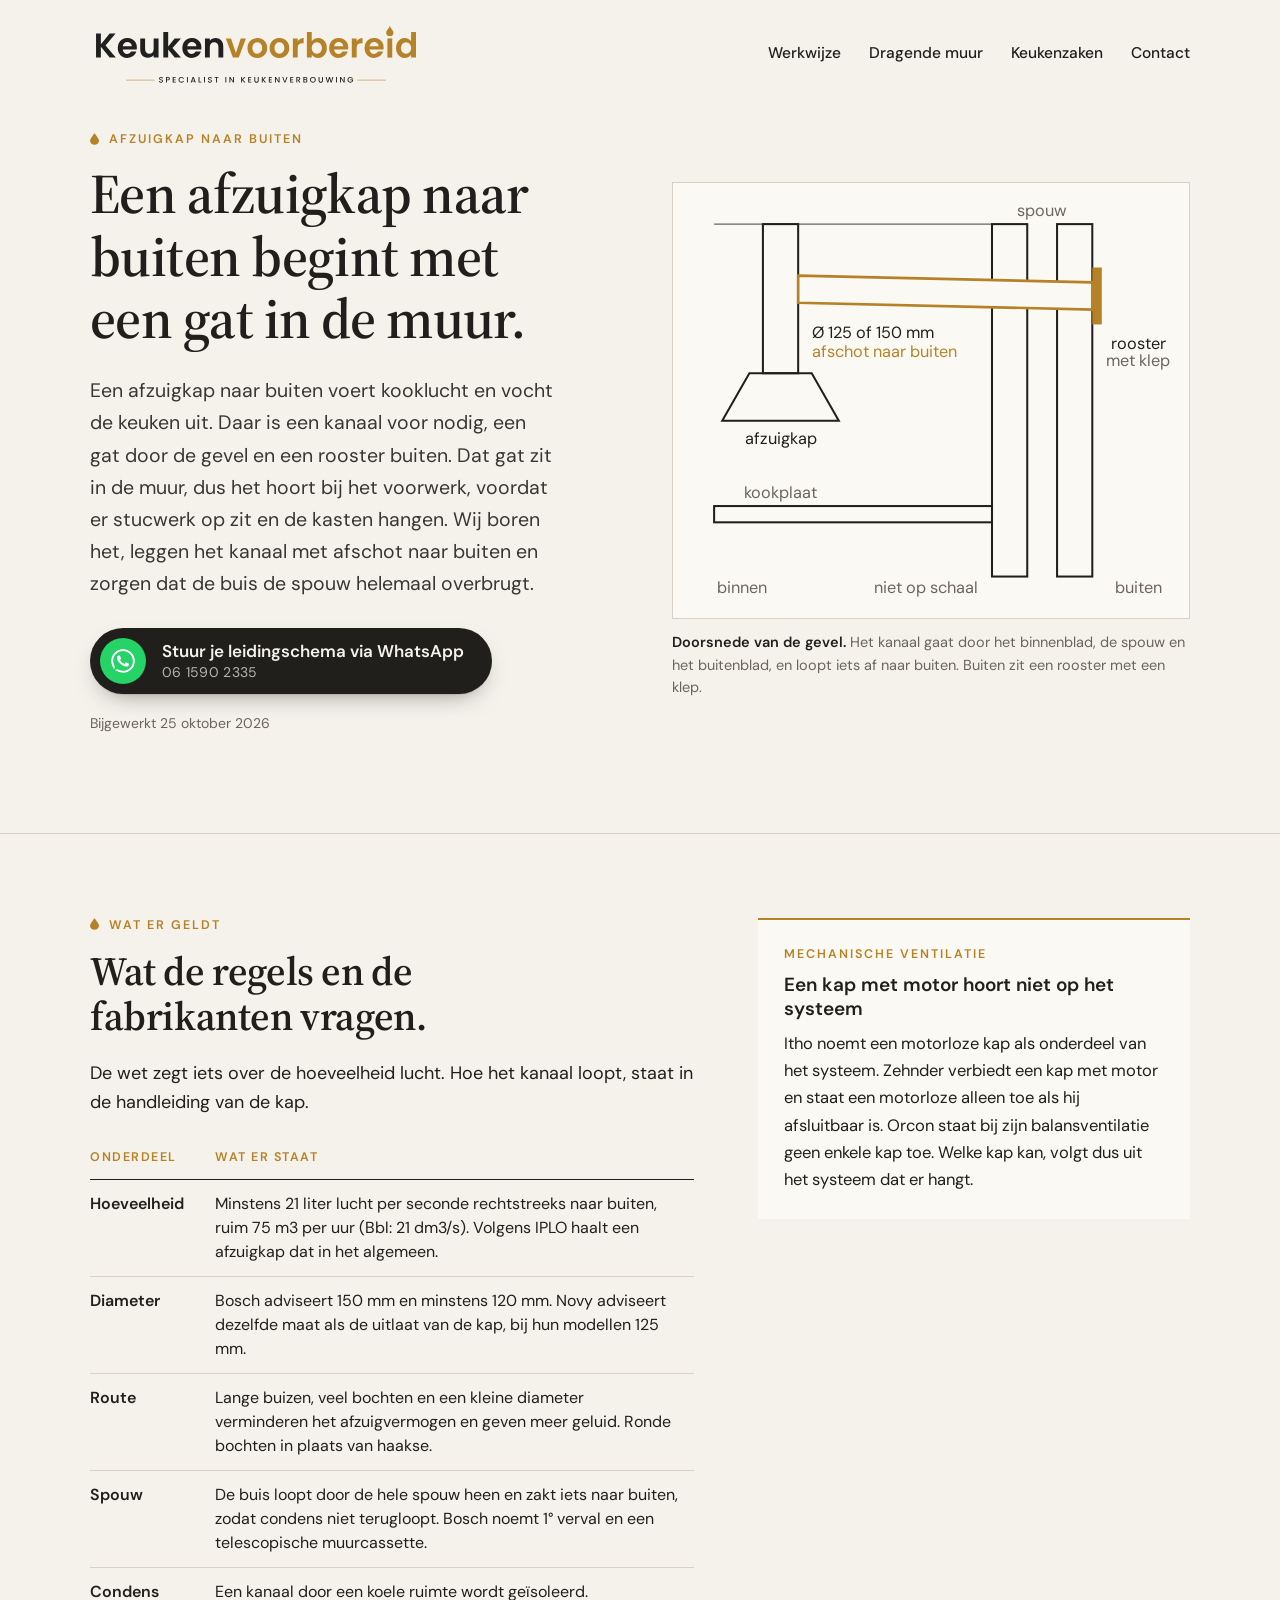
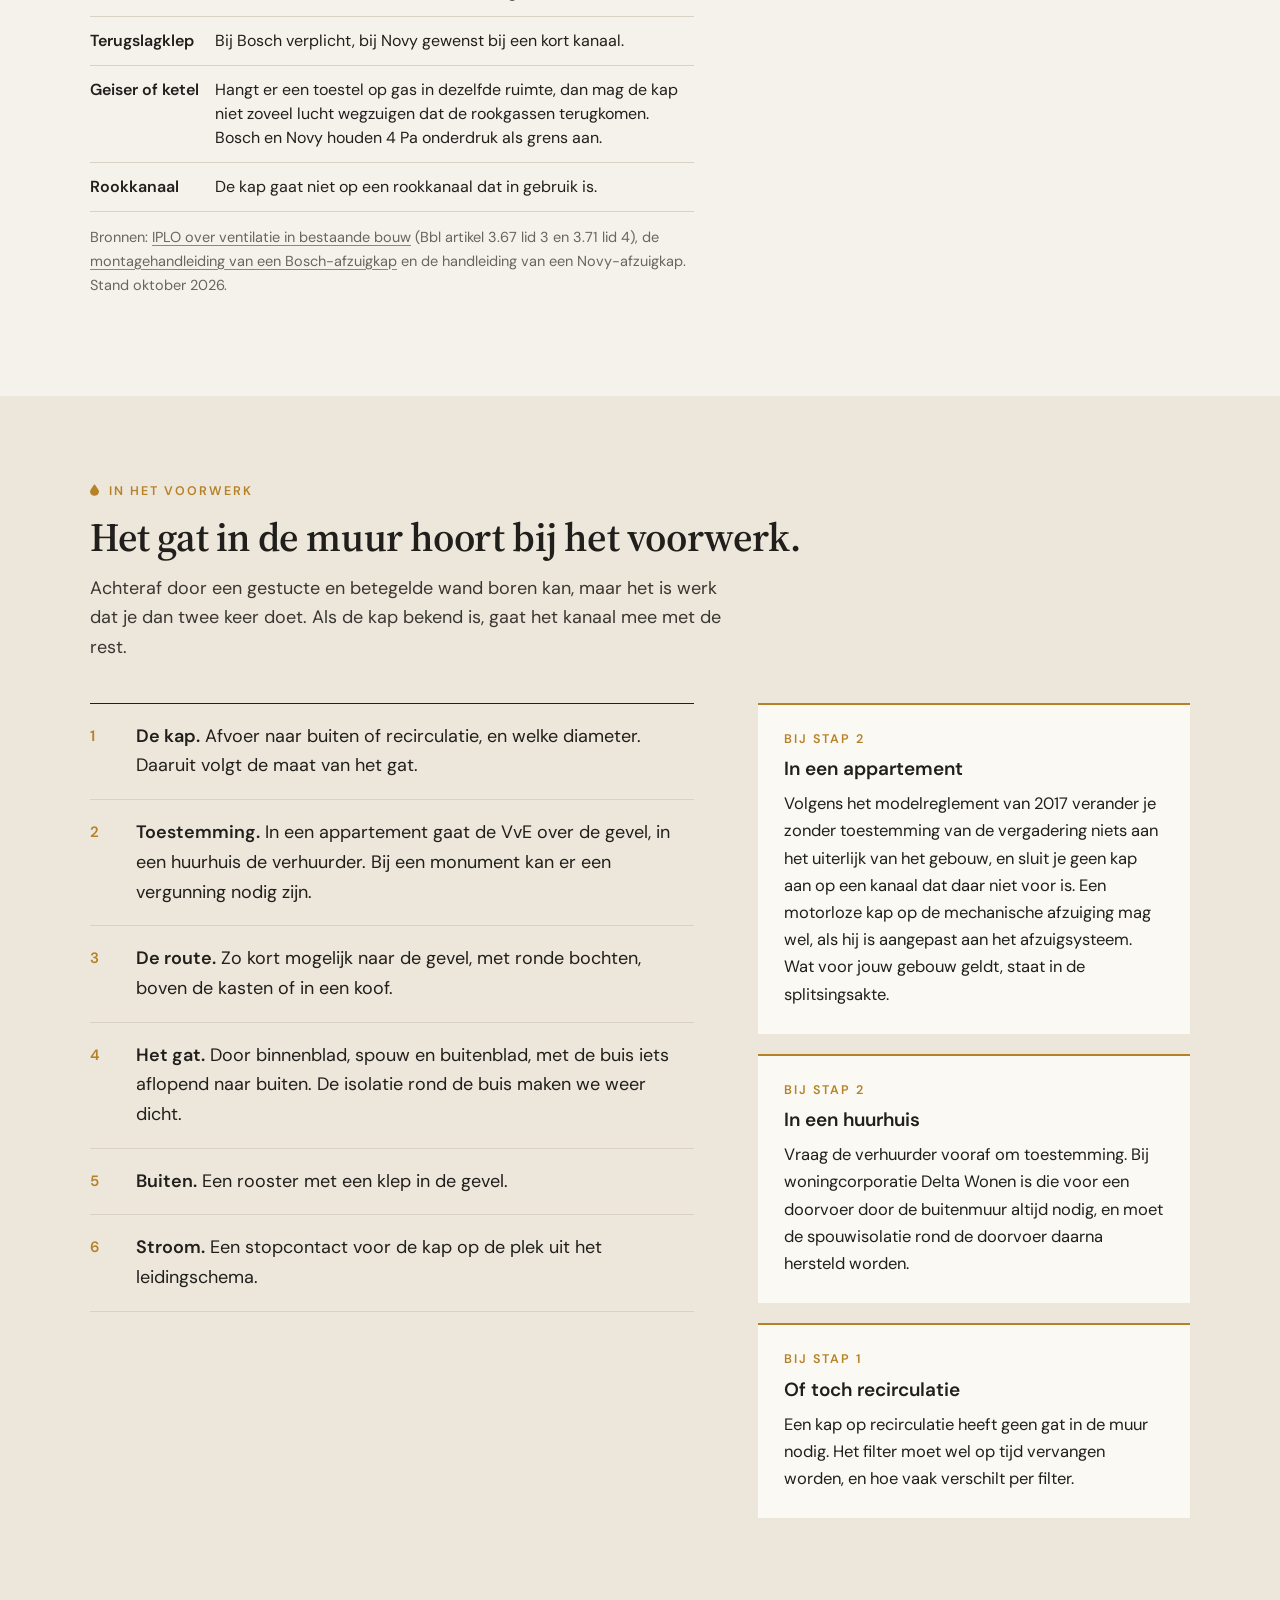
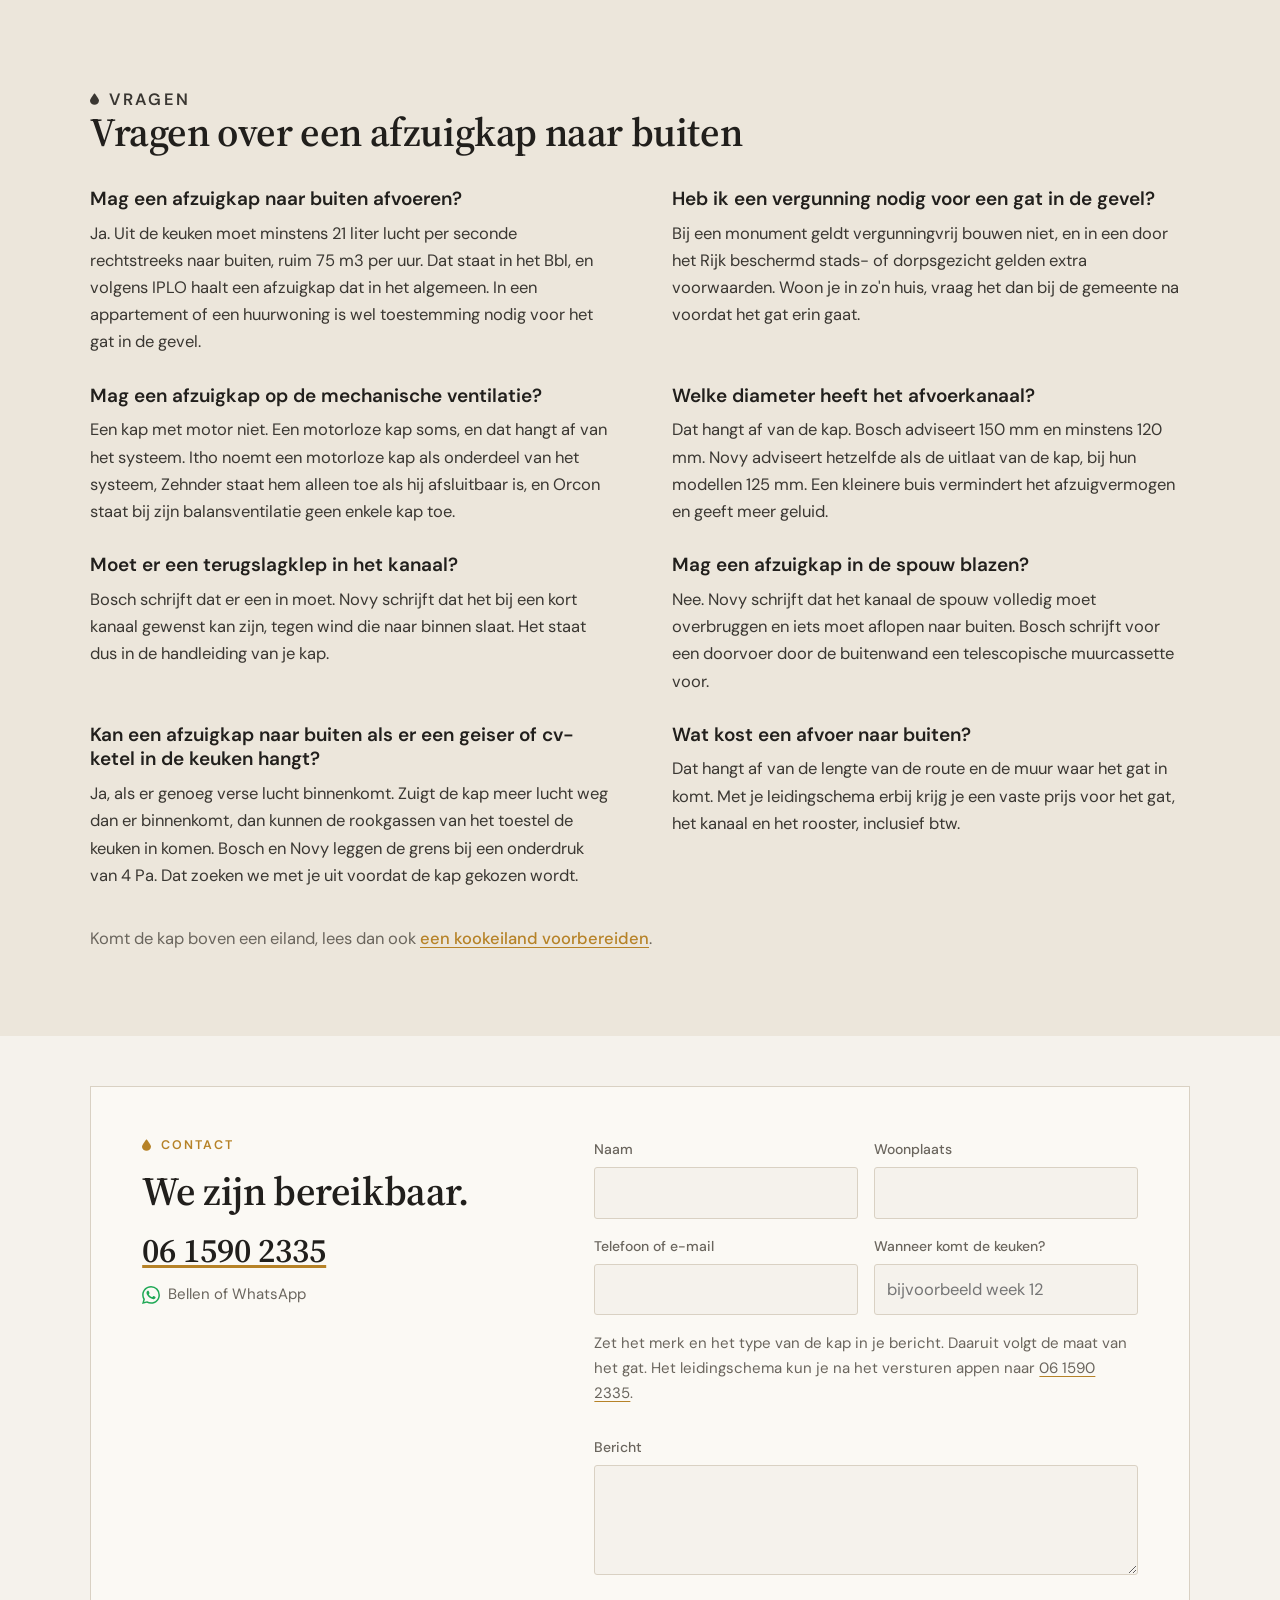
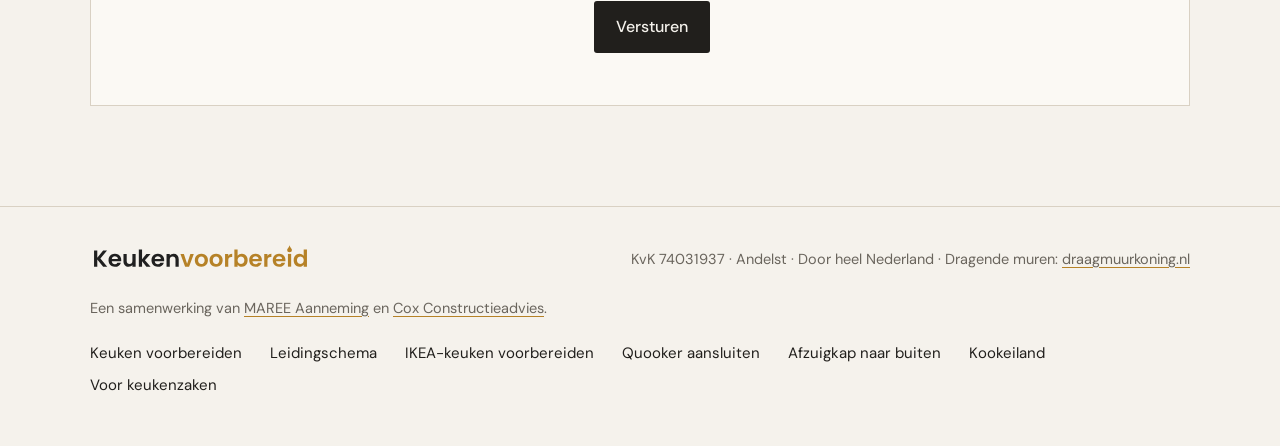
==== afzuigkap-naar-buiten/index.html @ 1f746d1a "Bezoekcijfers met GoatCounter op alle pagina's Co-Authored-By: Claude Opus 5.5 <noreply@anthropic.co" ====
<!doctype html>
<html lang="nl">
<head>
<meta charset="utf-8">
<meta name="viewport" content="width=device-width, initial-scale=1">
<title>Afzuigkap naar buiten: zo komt het kanaal door de gevel | Keukenvoorbereid</title>
<meta name="description" content="Een afzuigkap die naar buiten afvoert, vraagt een kanaal met afschot naar buiten dat de spouw volledig overbrugt, een rooster in de gevel en bij een appartement of huurhuis toestemming. Dit is wat er klaar moet zijn voordat de keuken komt.">
<link rel="canonical" href="https://www.keukenvoorbereid.nl/afzuigkap-naar-buiten/">
<meta property="og:type" content="article">
<meta property="og:site_name" content="Keukenvoorbereid">
<meta property="og:title" content="Afzuigkap naar buiten: zo komt het kanaal door de gevel">
<meta property="og:description" content="Een afzuigkap die naar buiten afvoert, vraagt een kanaal met afschot naar buiten dat de spouw volledig overbrugt, een rooster in de gevel en bij een appartement of huurhuis toestemming. Dit is wat er klaar moet zijn voordat de keuken komt.">
<meta property="og:locale" content="nl_NL">
<meta property="og:url" content="https://www.keukenvoorbereid.nl/afzuigkap-naar-buiten/">
<meta property="og:image" content="https://www.keukenvoorbereid.nl/images/og_keukenwand.jpg">
<meta property="og:image:width" content="1200">
<meta property="og:image:height" content="630">
<meta name="twitter:card" content="summary_large_image">
<link rel="icon" type="image/svg+xml" href="/favicon.svg">
<!-- De vraag over de kosten heeft nog een placeholder en staat daarom niet in het schema. -->
<script type="application/ld+json">
{
  "@context": "https://schema.org",
  "@graph": [
    {
      "@type": "FAQPage",
      "@id": "https://www.keukenvoorbereid.nl/afzuigkap-naar-buiten/",
      "name": "Afzuigkap naar buiten",
      "inLanguage": "nl-NL",
      "dateModified": "2026-10-25",
      "isPartOf": {
        "@id": "https://www.keukenvoorbereid.nl/#website"
      },
      "about": {
        "@id": "https://www.keukenvoorbereid.nl/#keukenvoorbereiding"
      },
      "publisher": {
        "@id": "https://www.keukenvoorbereid.nl/#bedrijf"
      },
      "mainEntity": [
        {
          "@type": "Question",
          "name": "Mag een afzuigkap naar buiten afvoeren?",
          "acceptedAnswer": {
            "@type": "Answer",
            "text": "Ja. Uit de keuken moet minstens 21 liter lucht per seconde rechtstreeks naar buiten, ruim 75 m3 per uur. Dat staat in het Bbl, en volgens IPLO haalt een afzuigkap dat in het algemeen. In een appartement of een huurwoning is wel toestemming nodig voor het gat in de gevel."
          }
        },
        {
          "@type": "Question",
          "name": "Heb ik een vergunning nodig voor een gat in de gevel?",
          "acceptedAnswer": {
            "@type": "Answer",
            "text": "Bij een monument geldt vergunningvrij bouwen niet, en in een door het Rijk beschermd stads- of dorpsgezicht gelden extra voorwaarden. Woon je in zo'n huis, vraag het dan bij de gemeente na voordat het gat erin gaat."
          }
        },
        {
          "@type": "Question",
          "name": "Mag een afzuigkap op de mechanische ventilatie?",
          "acceptedAnswer": {
            "@type": "Answer",
            "text": "Een kap met motor niet. Een motorloze kap soms, en dat hangt af van het systeem. Itho noemt een motorloze kap als onderdeel van het systeem, Zehnder staat hem alleen toe als hij afsluitbaar is, en Orcon staat bij zijn balansventilatie geen enkele kap toe."
          }
        },
        {
          "@type": "Question",
          "name": "Welke diameter heeft het afvoerkanaal?",
          "acceptedAnswer": {
            "@type": "Answer",
            "text": "Dat hangt af van de kap. Bosch adviseert 150 mm en minstens 120 mm. Novy adviseert hetzelfde als de uitlaat van de kap, bij hun modellen 125 mm. Een kleinere buis vermindert het afzuigvermogen en geeft meer geluid."
          }
        },
        {
          "@type": "Question",
          "name": "Moet er een terugslagklep in het kanaal?",
          "acceptedAnswer": {
            "@type": "Answer",
            "text": "Bosch schrijft dat er een in moet. Novy schrijft dat het bij een kort kanaal gewenst kan zijn, tegen wind die naar binnen slaat. Het staat dus in de handleiding van je kap."
          }
        },
        {
          "@type": "Question",
          "name": "Mag een afzuigkap in de spouw blazen?",
          "acceptedAnswer": {
            "@type": "Answer",
            "text": "Nee. Novy schrijft dat het kanaal de spouw volledig moet overbruggen en iets moet aflopen naar buiten. Bosch schrijft voor een doorvoer door de buitenwand een telescopische muurcassette voor."
          }
        },
        {
          "@type": "Question",
          "name": "Kan een afzuigkap naar buiten als er een geiser of cv-ketel in de keuken hangt?",
          "acceptedAnswer": {
            "@type": "Answer",
            "text": "Ja, als er genoeg verse lucht binnenkomt. Zuigt de kap meer lucht weg dan er binnenkomt, dan kunnen de rookgassen van het toestel de keuken in komen. Bosch en Novy leggen de grens bij een onderdruk van 4 Pa. Dat zoeken we met je uit voordat de kap gekozen wordt."
          }
        },
        {
          "@type": "Question",
          "name": "Wat kost een afvoer naar buiten?",
          "acceptedAnswer": {
            "@type": "Answer",
            "text": "Dat hangt af van de lengte van de route en de muur waar het gat in komt. Met je leidingschema erbij krijg je een vaste prijs voor het gat, het kanaal en het rooster, inclusief btw."
          }
        }
      ]
    },
    {
      "@type": "BreadcrumbList",
      "itemListElement": [
        {
          "@type": "ListItem",
          "position": 1,
          "name": "Keukenvoorbereid",
          "item": "https://www.keukenvoorbereid.nl/"
        },
        {
          "@type": "ListItem",
          "position": 2,
          "name": "Afzuigkap naar buiten",
          "item": "https://www.keukenvoorbereid.nl/afzuigkap-naar-buiten/"
        }
      ]
    }
  ]
}
</script>
<link rel="preconnect" href="https://fonts.googleapis.com">
<link rel="preconnect" href="https://fonts.gstatic.com" crossorigin>
<link href="https://fonts.googleapis.com/css2?family=DM+Sans:opsz,wght@9..40,400;9..40,500;9..40,600&family=Source+Serif+4:opsz,wght@8..60,600&display=swap" rel="stylesheet">
<link rel="stylesheet" href="/css/style.css">
</head>
<body>

<header class="kop">
  <div class="binnen">
    <a href="/"><img src="/images/logo/logo_kv_donker.svg" alt="Keukenvoorbereid, specialist in keukenverbouwing"></a>
    <nav class="menu" aria-label="Hoofdmenu">
      <a href="/#werkwijze">Werkwijze</a>
      <a href="/#dragende-muur">Dragende muur</a>
      <a href="/keukenzaken/">Keukenzaken</a>
      <a href="#contact">Contact</a>
    </nav>
    <div class="kop-contact">
      <a class="rond wa" href="https://wa.me/31615902335?text=Hallo%2C%20ik%20wil%20een%20afzuigkap%20die%20naar%20buiten%20afvoert.%0A%0APlaats%3A%20%0AMerk%20en%20type%20kap%3A%20%0ALeverdatum%20van%20de%20keuken%3A%20%0A%0AHet%20leidingschema%20stuur%20ik%20hierbij%20mee." aria-label="WhatsApp naar 06 1590 2335"><svg viewBox="0 0 24 24" fill="currentColor" aria-hidden="true"><path d="M17.472 14.382c-.297-.149-1.758-.867-2.03-.967-.273-.099-.471-.148-.67.15-.197.297-.767.966-.94 1.164-.173.199-.347.223-.644.075-.297-.15-1.255-.463-2.39-1.475-.883-.788-1.48-1.761-1.653-2.059-.173-.297-.018-.458.13-.606.134-.133.298-.347.446-.52.149-.174.198-.298.298-.497.099-.198.05-.371-.025-.52-.075-.149-.669-1.612-.916-2.207-.242-.579-.487-.5-.669-.51a12.8 12.8 0 0 0-.57-.01c-.198 0-.52.074-.792.372-.272.297-1.04 1.016-1.04 2.479 0 1.462 1.065 2.875 1.213 3.074.149.198 2.096 3.2 5.077 4.487.709.306 1.262.489 1.694.625.712.227 1.36.195 1.871.118.571-.085 1.758-.719 2.006-1.413.248-.694.248-1.289.173-1.413-.074-.124-.272-.198-.57-.347m-5.421 7.403h-.004a9.87 9.87 0 0 1-5.031-1.378l-.361-.214-3.741.982.998-3.648-.235-.374a9.86 9.86 0 0 1-1.51-5.26c.001-5.45 4.436-9.884 9.888-9.884 2.64 0 5.122 1.03 6.988 2.898a9.825 9.825 0 0 1 2.893 6.994c-.003 5.45-4.437 9.884-9.885 9.884m8.413-18.297A11.815 11.815 0 0 0 12.05 0C5.495 0 .16 5.335.157 11.892c0 2.096.547 4.142 1.588 5.945L.057 24l6.305-1.654a11.882 11.882 0 0 0 5.683 1.448h.005c6.554 0 11.89-5.335 11.893-11.893a11.821 11.821 0 0 0-3.48-8.413Z"/></svg></a>
      <a class="rond bel" href="tel:+31615902335" aria-label="Bel 06 1590 2335"><svg viewBox="0 0 24 24" fill="none" stroke="currentColor" stroke-width="1.8" stroke-linecap="round" stroke-linejoin="round" aria-hidden="true"><path d="M22 16.92v3a2 2 0 0 1-2.18 2 19.79 19.79 0 0 1-8.63-3.07 19.5 19.5 0 0 1-6-6 19.79 19.79 0 0 1-3.07-8.67A2 2 0 0 1 4.11 2h3a2 2 0 0 1 2 1.72c.13.96.36 1.9.7 2.81a2 2 0 0 1-.45 2.11L8.09 9.91a16 16 0 0 0 6 6l1.27-1.27a2 2 0 0 1 2.11-.45c.91.34 1.85.57 2.81.7A2 2 0 0 1 22 16.92z"/></svg></a>
    </div>
  </div>
</header>

<main>

  <section class="opening">
    <div class="binnen">
      <div>
        <p class="maat"><span>afzuigkap naar buiten</span></p>
        <h1>Een afzuigkap naar buiten begint met een gat in de muur.</h1>
        <p class="intro">Een afzuigkap naar buiten voert kooklucht en vocht de keuken uit. Daar is een kanaal voor nodig, een gat door de gevel en een rooster buiten. Dat gat zit in de muur, dus het hoort bij het voorwerk, voordat er stucwerk op zit en de kasten hangen. Wij boren het, leggen het kanaal met afschot naar buiten en zorgen dat de buis de spouw helemaal overbrugt.</p>
        <a class="knop wa" href="https://wa.me/31615902335?text=Hallo%2C%20ik%20wil%20een%20afzuigkap%20die%20naar%20buiten%20afvoert.%0A%0APlaats%3A%20%0AMerk%20en%20type%20kap%3A%20%0ALeverdatum%20van%20de%20keuken%3A%20%0A%0AHet%20leidingschema%20stuur%20ik%20hierbij%20mee."><svg class="ico" viewBox="0 0 24 24" fill="currentColor" aria-hidden="true"><path d="M17.472 14.382c-.297-.149-1.758-.867-2.03-.967-.273-.099-.471-.148-.67.15-.197.297-.767.966-.94 1.164-.173.199-.347.223-.644.075-.297-.15-1.255-.463-2.39-1.475-.883-.788-1.48-1.761-1.653-2.059-.173-.297-.018-.458.13-.606.134-.133.298-.347.446-.52.149-.174.198-.298.298-.497.099-.198.05-.371-.025-.52-.075-.149-.669-1.612-.916-2.207-.242-.579-.487-.5-.669-.51a12.8 12.8 0 0 0-.57-.01c-.198 0-.52.074-.792.372-.272.297-1.04 1.016-1.04 2.479 0 1.462 1.065 2.875 1.213 3.074.149.198 2.096 3.2 5.077 4.487.709.306 1.262.489 1.694.625.712.227 1.36.195 1.871.118.571-.085 1.758-.719 2.006-1.413.248-.694.248-1.289.173-1.413-.074-.124-.272-.198-.57-.347m-5.421 7.403h-.004a9.87 9.87 0 0 1-5.031-1.378l-.361-.214-3.741.982.998-3.648-.235-.374a9.86 9.86 0 0 1-1.51-5.26c.001-5.45 4.436-9.884 9.888-9.884 2.64 0 5.122 1.03 6.988 2.898a9.825 9.825 0 0 1 2.893 6.994c-.003 5.45-4.437 9.884-9.885 9.884m8.413-18.297A11.815 11.815 0 0 0 12.05 0C5.495 0 .16 5.335.157 11.892c0 2.096.547 4.142 1.588 5.945L.057 24l6.305-1.654a11.882 11.882 0 0 0 5.683 1.448h.005c6.554 0 11.89-5.335 11.893-11.893a11.821 11.821 0 0 0-3.48-8.413Z"/></svg><span>Stuur je leidingschema via WhatsApp<small>06 1590 2335</small></span></a>
        <p class="bijgewerkt">Bijgewerkt 25 oktober 2026</p>
      </div>
      <figure>
        <div class="tekening">
          <svg viewBox="0 0 360 300" role="img" aria-labelledby="schets-titel schets-tekst">
            <title id="schets-titel">Doorsnede van de gevel met het kanaal van de afzuigkap</title>
            <desc id="schets-tekst">Schets, niet op schaal. Links in de keuken de afzuigkap boven de kookplaat. Vanaf de bovenkant loopt het kanaal door het binnenblad, de spouw en het buitenblad, iets aflopend naar buiten. Buiten zit een rooster met een klep.</desc>
            <line class="dun" x1="20" y1="20" x2="225" y2="20"/>
            <rect class="lijn" x="56" y="20" width="26" height="110"/>
            <polygon class="lijn" points="26,165 112,165 92,130 46,130"/>
            <text class="sterk" x="69" y="182" text-anchor="middle">afzuigkap</text>
            <text x="69" y="222" text-anchor="middle">kookplaat</text>
            <rect class="lijn" x="20" y="228" width="205" height="12"/>
            <rect class="lijn" x="225" y="20" width="26" height="260"/>
            <rect class="lijn" x="273" y="20" width="26" height="260"/>
            <text x="262" y="14" text-anchor="middle">spouw</text>
            <polygon class="punt-lijn" points="82,58 299,63 299,83 82,78"/>
            <rect class="punt" x="299" y="52" width="7" height="42"/>
            <text class="sterk" x="92" y="104">Ø 125 of 150 mm</text>
            <text class="goud" x="92" y="118">afschot naar buiten</text>
            <text class="sterk" x="333" y="112" text-anchor="middle">rooster</text>
            <text x="333" y="125" text-anchor="middle">met klep</text>
            <text x="22" y="292">binnen</text>
            <text x="215" y="292" text-anchor="end">niet op schaal</text>
            <text x="333" y="292" text-anchor="middle">buiten</text>
          </svg>
        </div>
        <figcaption class="onderschrift"><b>Doorsnede van de gevel.</b> Het kanaal gaat door het binnenblad, de spouw en het buitenblad, en loopt iets af naar buiten. Buiten zit een rooster met een klep.</figcaption>
      </figure>
    </div>
  </section>

  <section class="artikel" id="wat-er-geldt">
    <div class="binnen raster">
      <div>
        <p class="maat"><span>wat er geldt</span></p>
        <h2>Wat de regels en de fabrikanten vragen.</h2>
        <p>De wet zegt iets over de hoeveelheid lucht. Hoe het kanaal loopt, staat in de handleiding van de kap.</p>
        <div class="tabel">
          <table>
            <thead>
              <tr><th scope="col">Onderdeel</th><th scope="col">Wat er staat</th></tr>
            </thead>
            <tbody>
              <tr><th scope="row">Hoeveelheid</th><td>Minstens 21 liter lucht per seconde rechtstreeks naar buiten, ruim 75 m3 per uur (Bbl: 21 dm3/s). Volgens IPLO haalt een afzuigkap dat in het algemeen.</td></tr>
              <tr><th scope="row">Diameter</th><td>Bosch adviseert 150 mm en minstens 120 mm. Novy adviseert dezelfde maat als de uitlaat van de kap, bij hun modellen 125 mm.</td></tr>
              <tr><th scope="row">Route</th><td>Lange buizen, veel bochten en een kleine diameter verminderen het afzuigvermogen en geven meer geluid. Ronde bochten in plaats van haakse.</td></tr>
              <tr><th scope="row">Spouw</th><td>De buis loopt door de hele spouw heen en zakt iets naar buiten, zodat condens niet terugloopt. Bosch noemt 1° verval en een telescopische muurcassette.</td></tr>
              <tr><th scope="row">Condens</th><td>Een kanaal door een koele ruimte wordt geïsoleerd.</td></tr>
              <tr><th scope="row">Terugslagklep</th><td>Bij Bosch verplicht, bij Novy gewenst bij een kort kanaal.</td></tr>
              <tr><th scope="row">Geiser of ketel</th><td>Hangt er een toestel op gas in dezelfde ruimte, dan mag de kap niet zoveel lucht wegzuigen dat de rookgassen terugkomen. Bosch en Novy houden 4 Pa onderdruk als grens aan.</td></tr>
              <tr><th scope="row">Rookkanaal</th><td>De kap gaat niet op een rookkanaal dat in gebruik is.</td></tr>
            </tbody>
          </table>
        </div>
        <p class="bron">Bronnen: <a href="https://iplo.nl/regelgeving/regels-voor-activiteiten/in-stand-houden-bestaand-bouwwerk/rijksregels/ventilatie/">IPLO over ventilatie in bestaande bouw</a> (Bbl artikel 3.67 lid 3 en 3.71 lid 4), de <a href="https://media3.bsh-group.com/Documents/9001938155_C.pdf">montagehandleiding van een Bosch-afzuigkap</a> en de handleiding van een Novy-afzuigkap. Stand oktober 2026.</p>
      </div>
      <div class="notitie">
        <span class="label">mechanische ventilatie</span>
        <h3>Een kap met motor hoort niet op het systeem</h3>
        <p>Itho noemt een motorloze kap als onderdeel van het systeem. Zehnder verbiedt een kap met motor en staat een motorloze alleen toe als hij afsluitbaar is. Orcon staat bij zijn balansventilatie geen enkele kap toe. Welke kap kan, volgt dus uit het systeem dat er hangt.</p>
      </div>
    </div>
  </section>

  <section class="werk" id="voorwerk">
    <div class="binnen">
      <div class="kopregel">
        <p class="maat"><span>in het voorwerk</span></p>
        <h2>Het gat in de muur hoort bij het voorwerk.</h2>
        <p>Achteraf door een gestucte en betegelde wand boren kan, maar het is werk dat je dan twee keer doet. Als de kap bekend is, gaat het kanaal mee met de rest.</p>
      </div>
      <div class="raster">
        <ol class="stappen">
          <li><span><b>De kap.</b> Afvoer naar buiten of recirculatie, en welke diameter. Daaruit volgt de maat van het gat.</span></li>
          <li><span><b>Toestemming.</b> In een appartement gaat de VvE over de gevel, in een huurhuis de verhuurder. Bij een monument kan er een vergunning nodig zijn.</span></li>
          <li><span><b>De route.</b> Zo kort mogelijk naar de gevel, met ronde bochten, boven de kasten of in een koof.</span></li>
          <li><span><b>Het gat.</b> Door binnenblad, spouw en buitenblad, met de buis iets aflopend naar buiten. De isolatie rond de buis maken we weer dicht.</span></li>
          <li><span><b>Buiten.</b> Een rooster met een klep in de gevel.</span></li>
          <li><span><b>Stroom.</b> Een stopcontact voor de kap op de plek uit het leidingschema.</span></li>
        </ol>
        <div class="notities">
          <div class="notitie">
            <span class="label">bij stap 2</span>
            <h3>In een appartement</h3>
            <p>Volgens het modelreglement van 2017 verander je zonder toestemming van de vergadering niets aan het uiterlijk van het gebouw, en sluit je geen kap aan op een kanaal dat daar niet voor is. Een motorloze kap op de mechanische afzuiging mag wel, als hij is aangepast aan het afzuigsysteem. Wat voor jouw gebouw geldt, staat in de splitsingsakte.</p>
          </div>
          <div class="notitie">
            <span class="label">bij stap 2</span>
            <h3>In een huurhuis</h3>
            <p>Vraag de verhuurder vooraf om toestemming. Bij woningcorporatie Delta Wonen is die voor een doorvoer door de buitenmuur altijd nodig, en moet de spouwisolatie rond de doorvoer daarna hersteld worden.</p>
          </div>
          <div class="notitie">
            <span class="label">bij stap 1</span>
            <h3>Of toch recirculatie</h3>
            <p>Een kap op recirculatie heeft geen gat in de muur nodig. Het filter moet wel op tijd vervangen worden, en hoe vaak verschilt per filter.</p>
          </div>
        </div>
      </div>
    </div>
  </section>

  <section class="vragen" id="vragen">
    <div class="binnen">
      <p class="maat"><span>vragen</span></p>
      <h2>Vragen over een afzuigkap naar buiten</h2>
      <div class="lijst">
        <div>
          <h3>Mag een afzuigkap naar buiten afvoeren?</h3>
          <p>Ja. Uit de keuken moet minstens 21 liter lucht per seconde rechtstreeks naar buiten, ruim 75 m3 per uur. Dat staat in het Bbl, en volgens IPLO haalt een afzuigkap dat in het algemeen. In een appartement of een huurwoning is wel toestemming nodig voor het gat in de gevel.</p>
        </div>
        <div>
          <h3>Heb ik een vergunning nodig voor een gat in de gevel?</h3>
          <p>Bij een monument geldt vergunningvrij bouwen niet, en in een door het Rijk beschermd stads- of dorpsgezicht gelden extra voorwaarden. Woon je in zo'n huis, vraag het dan bij de gemeente na voordat het gat erin gaat.</p>
        </div>
        <div>
          <h3>Mag een afzuigkap op de mechanische ventilatie?</h3>
          <p>Een kap met motor niet. Een motorloze kap soms, en dat hangt af van het systeem. Itho noemt een motorloze kap als onderdeel van het systeem, Zehnder staat hem alleen toe als hij afsluitbaar is, en Orcon staat bij zijn balansventilatie geen enkele kap toe.</p>
        </div>
        <div>
          <h3>Welke diameter heeft het afvoerkanaal?</h3>
          <p>Dat hangt af van de kap. Bosch adviseert 150 mm en minstens 120 mm. Novy adviseert hetzelfde als de uitlaat van de kap, bij hun modellen 125 mm. Een kleinere buis vermindert het afzuigvermogen en geeft meer geluid.</p>
        </div>
        <div>
          <h3>Moet er een terugslagklep in het kanaal?</h3>
          <p>Bosch schrijft dat er een in moet. Novy schrijft dat het bij een kort kanaal gewenst kan zijn, tegen wind die naar binnen slaat. Het staat dus in de handleiding van je kap.</p>
        </div>
        <div>
          <h3>Mag een afzuigkap in de spouw blazen?</h3>
          <p>Nee. Novy schrijft dat het kanaal de spouw volledig moet overbruggen en iets moet aflopen naar buiten. Bosch schrijft voor een doorvoer door de buitenwand een telescopische muurcassette voor.</p>
        </div>
        <div>
          <h3>Kan een afzuigkap naar buiten als er een geiser of cv-ketel in de keuken hangt?</h3>
          <p>Ja, als er genoeg verse lucht binnenkomt. Zuigt de kap meer lucht weg dan er binnenkomt, dan kunnen de rookgassen van het toestel de keuken in komen. Bosch en Novy leggen de grens bij een onderdruk van 4 Pa. Dat zoeken we met je uit voordat de kap gekozen wordt.</p>
        </div>
        <div>
          <h3>Wat kost een afvoer naar buiten?</h3>
          <p>Dat hangt af van de lengte van de route en de muur waar het gat in komt. Met je leidingschema erbij krijg je een vaste prijs voor het gat, het kanaal en het rooster, inclusief btw.</p>
        </div>
      </div>
      <p class="bron">Komt de kap boven een eiland, lees dan ook <a class="verder-link" href="/kookeiland/">een kookeiland voorbereiden</a>.</p>
    </div>
  </section>

  <section class="contact" id="contact">
    <div class="binnen">
      <div class="vlak">
        <div>
          <p class="maat"><span>contact</span></p>
          <h2>We zijn bereikbaar.</h2>
          <p class="nummer"><a href="tel:+31615902335">06 1590 2335</a></p>
          <p class="klein"><a class="wa-link" href="https://wa.me/31615902335?text=Hallo%2C%20ik%20wil%20een%20afzuigkap%20die%20naar%20buiten%20afvoert.%0A%0APlaats%3A%20%0AMerk%20en%20type%20kap%3A%20%0ALeverdatum%20van%20de%20keuken%3A%20%0A%0AHet%20leidingschema%20stuur%20ik%20hierbij%20mee."><svg class="ico" viewBox="0 0 24 24" fill="currentColor" aria-hidden="true"><path d="M17.472 14.382c-.297-.149-1.758-.867-2.03-.967-.273-.099-.471-.148-.67.15-.197.297-.767.966-.94 1.164-.173.199-.347.223-.644.075-.297-.15-1.255-.463-2.39-1.475-.883-.788-1.48-1.761-1.653-2.059-.173-.297-.018-.458.13-.606.134-.133.298-.347.446-.52.149-.174.198-.298.298-.497.099-.198.05-.371-.025-.52-.075-.149-.669-1.612-.916-2.207-.242-.579-.487-.5-.669-.51a12.8 12.8 0 0 0-.57-.01c-.198 0-.52.074-.792.372-.272.297-1.04 1.016-1.04 2.479 0 1.462 1.065 2.875 1.213 3.074.149.198 2.096 3.2 5.077 4.487.709.306 1.262.489 1.694.625.712.227 1.36.195 1.871.118.571-.085 1.758-.719 2.006-1.413.248-.694.248-1.289.173-1.413-.074-.124-.272-.198-.57-.347m-5.421 7.403h-.004a9.87 9.87 0 0 1-5.031-1.378l-.361-.214-3.741.982.998-3.648-.235-.374a9.86 9.86 0 0 1-1.51-5.26c.001-5.45 4.436-9.884 9.888-9.884 2.64 0 5.122 1.03 6.988 2.898a9.825 9.825 0 0 1 2.893 6.994c-.003 5.45-4.437 9.884-9.885 9.884m8.413-18.297A11.815 11.815 0 0 0 12.05 0C5.495 0 .16 5.335.157 11.892c0 2.096.547 4.142 1.588 5.945L.057 24l6.305-1.654a11.882 11.882 0 0 0 5.683 1.448h.005c6.554 0 11.89-5.335 11.893-11.893a11.821 11.821 0 0 0-3.48-8.413Z"/></svg>Bellen of WhatsApp</a></p>
        </div>
        <form action="https://api.web3forms.com/submit" method="POST">
          <input type="hidden" name="access_key" value="f3d34821-c289-4e35-9834-771f04f0c74a">
          <input type="hidden" name="redirect" value="https://www.keukenvoorbereid.nl/bedankt/">
          <input type="hidden" name="subject" value="Aanvraag via keukenvoorbereid.nl (afzuigkap)">
          <input type="checkbox" name="botcheck" tabindex="-1" autocomplete="off" style="display:none" aria-hidden="true">
          <div><label for="naam">Naam</label><input id="naam" name="naam" required autocomplete="name"></div>
          <div><label for="plaats">Woonplaats</label><input id="plaats" name="plaats" autocomplete="address-level2"></div>
          <div><label for="bereik">Telefoon of e-mail</label><input id="bereik" name="bereik" required></div>
          <div><label for="levering">Wanneer komt de keuken?</label><input id="levering" name="levering" placeholder="bijvoorbeeld week 12"></div>
          <p class="heel klein">Zet het merk en het type van de kap in je bericht. Daaruit volgt de maat van het gat. Het leidingschema kun je na het versturen appen naar <a href="https://wa.me/31615902335?text=Hallo%2C%20ik%20heb%20net%20het%20formulier%20op%20keukenvoorbereid.nl%20ingevuld.%20Hierbij%20het%20leidingschema%20van%20de%20keukenzaak.">06 1590 2335</a>.</p>
          <div class="heel"><label for="bericht">Bericht</label><textarea id="bericht" name="bericht"></textarea></div>
          <button type="submit">Versturen</button>
        </form>
      </div>
    </div>
  </section>

</main>

<footer>
  <div class="binnen">
    <img src="/images/logo/logo_kv_wordmerk_donker.svg" alt="Keukenvoorbereid">
    <p>KvK 74031937 · Andelst · Door heel Nederland · Dragende muren: <a href="https://www.draagmuurkoning.nl/">draagmuurkoning.nl</a></p>
    <p>Een samenwerking van <a href="https://www.aannemingmaree.nl/">MAREE Aanneming</a> en <a href="https://www.coxadvies.nl/">Cox Constructieadvies</a>.</p>
    <nav class="voetmenu" aria-label="Meer lezen">
      <a href="/keuken-voorbereiden/">Keuken voorbereiden</a>
      <a href="/leidingschema/">Leidingschema</a>
      <a href="/ikea-keuken-voorbereiden/">IKEA-keuken voorbereiden</a>
      <a href="/quooker-aansluiten/">Quooker aansluiten</a>
      <a href="/afzuigkap-naar-buiten/">Afzuigkap naar buiten</a>
      <a href="/kookeiland/">Kookeiland</a>
      <a href="/keukenzaken/">Voor keukenzaken</a>
    </nav>
  </div>
</footer>

<script data-goatcounter="https://keukenvoorbereid.goatcounter.com/count" async src="https://gc.zgo.at/count.js"></script>
</body>
</html>
---- css/style.css ----
:root {
    --kalk: #F5F2EC;
    --gips: #ECE6DB;
    --papier: #FBF9F4;
    --inkt: #211F1C;
    --grijs: #6A655D;
    --lijn: #D9D1C3;
    --goud: #B68227;
    --goud-licht: #E2A43C;
    --nacht: #1F1D1A;
    --nacht-tekst: #EFECE5;
    --sans: "DM Sans", "Segoe UI", Arial, sans-serif;
    --serif: "Source Serif 4", Georgia, serif;
    --breed: 1180px;
    --rand: clamp(16px, 4vw, 40px);
  }

  * { box-sizing: border-box; }
  html { -webkit-text-size-adjust: 100%; }
  body {
    margin: 0;
    background: var(--kalk);
    color: var(--inkt);
    font-family: var(--sans);
    font-size: 18px;
    line-height: 1.65;
  }
  img { display: block; max-width: 100%; height: auto; }
  a { color: inherit; text-decoration-color: var(--goud); text-underline-offset: 3px; }
  a:hover { color: var(--goud); }

  .binnen { max-width: var(--breed); margin: 0 auto; padding: 0 var(--rand); }
  .binnen > *, .raster > * { min-width: 0; }

  /* labels: de druppel uit het logo en gouden kapitaaltjes */
  .maat {
    display: flex; align-items: center; gap: 10px;
    font-size: 12.5px; font-weight: 600; line-height: 1.2; letter-spacing: .16em; text-transform: uppercase;
    color: var(--goud); margin: 0 0 16px;
  }
  .maat::before {
    content: ""; width: 9px; height: 12px; flex: none; margin-top: -2px;
    background: currentColor; -webkit-mask: url("data:image/svg+xml,%3Csvg xmlns='http://www.w3.org/2000/svg' viewBox='0 0 10 13'%3E%3Cpath d='M5 0C5 0 0 6 0 8.2A5 4.8 0 0 0 10 8.2C10 6 5 0 5 0Z'/%3E%3C/svg%3E") center / contain no-repeat; mask: url("data:image/svg+xml,%3Csvg xmlns='http://www.w3.org/2000/svg' viewBox='0 0 10 13'%3E%3Cpath d='M5 0C5 0 0 6 0 8.2A5 4.8 0 0 0 10 8.2C10 6 5 0 5 0Z'/%3E%3C/svg%3E") center / contain no-repeat;
  }

  h1, h2 { font-family: var(--serif); font-weight: 600; line-height: 1.12; margin: 0; letter-spacing: -.01em; text-wrap: balance; }
  h1 { font-size: clamp(38px, 5.4vw, 64px); }
  h2 { font-size: clamp(28px, 3.3vw, 40px); }
  h3 { font-size: 19px; font-weight: 600; line-height: 1.3; margin: 0; }
  p { margin: 0 0 1em; }

  .onderschrift { font-size: 14.5px; line-height: 1.55; color: var(--grijs); margin-top: 12px; }
  .onderschrift b { color: var(--inkt); font-weight: 600; }

  /* kop */
  header.kop { padding: 22px 0; }
  header.kop .binnen { display: flex; align-items: center; justify-content: space-between; gap: 24px; }
  header.kop img { height: 64px; width: auto; }
  nav.menu { display: flex; gap: 28px; font-size: 15.5px; font-weight: 500; }
  nav.menu a { text-decoration: none; }
  nav.menu a:hover { text-decoration: underline; }
  /* op de telefoon: WhatsApp en bellen als twee ronde knoppen */
  .kop-contact { display: flex; gap: 8px; flex: none; }
  .kop-contact .rond {
    display: flex; align-items: center; justify-content: center;
    width: 44px; height: 44px; border-radius: 50%; text-decoration: none;
  }
  .kop-contact .rond svg { width: 21px; height: 21px; }
  .kop-contact .wa { background: #25D366; color: #fff; }
  .kop-contact .bel { border: 1.5px solid var(--goud); color: var(--inkt); }
  .kop-contact .bel svg { width: 19px; height: 19px; }
  .kop-contact .rond:hover { color: inherit; }
  .kop-contact .wa:hover { color: #fff; }

  /* opening */
  .opening { padding: 24px 0 84px; }
  .opening .binnen {
    display: grid; grid-template-columns: 1fr 1fr; gap: clamp(32px, 5vw, 64px); align-items: center;
  }
  .opening h1 { margin-bottom: 24px; font-size: clamp(38px, 4.6vw, 56px); }
  .opening .intro { font-size: 19.5px; max-width: 36ch; color: #3A3732; }
  .opening figure { margin: 0; }
  .opening figure img { width: 100%; aspect-ratio: 4 / 3; object-fit: cover; object-position: 50% 60%; }

  .knop {
    display: inline-block; margin-top: 8px;
    background: var(--inkt); color: var(--kalk);
    font-size: 16px; font-weight: 500; text-decoration: none;
    padding: 14px 22px; border-radius: 3px;
  }
  .knop:hover { background: var(--goud); color: var(--kalk); }
  .knop small { display: block; font-size: 13px; font-weight: 400; opacity: .7; }
  /* WhatsApp: pil met het logo in een groene schijf */
  .knop.wa {
    display: inline-flex; align-items: center; gap: 16px;
    padding: 10px 28px 10px 10px; border-radius: 999px;
    font-size: 17px; font-weight: 600; line-height: 1.2;
    box-shadow: 0 1px 0 rgba(0,0,0,.08), 0 10px 24px -12px rgba(33,31,28,.55);
    transition: transform .15s ease, box-shadow .15s ease;
  }
  .knop.wa .ico {
    width: 46px; height: 46px; padding: 11px; box-sizing: border-box; flex: none;
    border-radius: 50%; background: #25D366; color: #fff;
  }
  .knop.wa small { font-size: 14px; letter-spacing: .02em; margin-top: 3px; }
  .knop.wa:hover { background: var(--inkt); transform: translateY(-2px); box-shadow: 0 1px 0 rgba(0,0,0,.08), 0 16px 30px -12px rgba(33,31,28,.6); }
  @media (max-width: 480px) { .knop.wa { border-radius: 32px; font-size: 16px; } }
  .wa-link { display: inline-flex; align-items: center; gap: 8px; text-decoration: none; }
  .wa-link .ico { width: 18px; height: 18px; flex: none; color: #1FA855; }

  /* de wand tijdens het werk */
  .wand { padding: 84px 0; border-top: 1px solid var(--lijn); }
  .wand .raster { display: grid; grid-template-columns: 5fr 7fr; gap: clamp(28px, 5vw, 64px); align-items: start; }
  .wand h2 { margin-bottom: 22px; }
  .wand p { max-width: 46ch; }
  .wand figure { margin: 0; }
  .wand img { width: 100%; aspect-ratio: 4 / 3; object-fit: cover; }

  /* werkwijze */
  .werk { background: var(--gips); padding: 88px 0; }
  .werk .kopregel { margin-bottom: 40px; }
  .werk .kopregel h2 { margin-bottom: 14px; }
  .werk .kopregel p:not(.maat) { max-width: 54ch; margin: 0; color: #3A3732; }
  .werk .raster { display: grid; grid-template-columns: 7fr 5fr; gap: clamp(28px, 5vw, 64px); align-items: start; }
  ol.stappen { list-style: none; margin: 0; padding: 0; counter-reset: stap; border-top: 1px solid var(--inkt); }
  ol.stappen li {
    counter-increment: stap;
    display: grid; grid-template-columns: 40px 1fr; gap: 6px;
    padding: 18px 0; border-bottom: 1px solid var(--lijn);
  }
  ol.stappen li::before {
    content: counter(stap); font-size: 15px; font-weight: 600; color: var(--goud); padding-top: 2px;
  }
  .notities { display: grid; gap: 20px; }
  .notitie { background: var(--papier); border-top: 2px solid var(--goud); padding: 24px 26px 26px; }
  .notitie .label { display: block; font-size: 12.5px; font-weight: 600; letter-spacing: .16em; text-transform: uppercase; color: var(--goud); margin-bottom: 8px; }
  .notitie h3 { margin-bottom: 8px; }
  .notitie p { margin: 0; font-size: 16.5px; }
  ol.stappen b { font-weight: 600; }
  a.verder-link { font-weight: 500; color: var(--goud); }

  /* op verzoek */
  .verzoek { padding: 88px 0; }
  .verzoek .raster { display: grid; grid-template-columns: 7fr 5fr; gap: clamp(28px, 5vw, 64px); align-items: start; }
  .verzoek h2 { margin-bottom: 26px; }
  .verzoek dl { margin: 0 0 22px; }
  .verzoek dt { font-weight: 600; margin-top: 20px; }
  .verzoek dt:first-child { margin-top: 0; }
  .verzoek dd { margin: 2px 0 0; color: #3A3732; max-width: 52ch; }
  .verzoek .verder { max-width: 52ch; color: #3A3732; }
  .verzoek figure { margin: 0; }
  .verzoek figure img { width: 100%; aspect-ratio: 3 / 4; object-fit: cover; }

  /* dragende muur */
  .muur { background: var(--nacht); color: var(--nacht-tekst); padding: 90px 0; }
  .muur .maat { color: var(--goud-licht); }
  .muur .raster { display: grid; grid-template-columns: 5fr 7fr; gap: clamp(28px, 5vw, 64px); align-items: center; }
  .muur h2 { margin-bottom: 22px; }
  .muur p { max-width: 44ch; color: #D9D5CC; }
  .muur a.site { color: var(--goud-licht); font-weight: 500; }
  .muur .fotos { display: grid; grid-template-columns: 1fr 1fr; gap: 14px; }
  .muur figure { margin: 0; }
  .muur img { width: 100%; aspect-ratio: 3 / 4; object-fit: cover; }
  .muur .onderschrift { color: #A9A49A; }
  .muur .onderschrift b { color: var(--nacht-tekst); }

  /* hoe het begint en keukenzaken */
  .begin { padding: 90px 0 40px; }
  .begin .raster { display: grid; grid-template-columns: 1fr 1fr; gap: clamp(28px, 5vw, 64px); }
  .begin h2 { margin-bottom: 20px; }
  .begin .zaken { border-left: 1px solid var(--lijn); padding-left: clamp(20px, 3vw, 44px); }
  .ph { font-size: .85em; background: #F0E3C8; padding: 1px 5px; border-radius: 2px; -webkit-box-decoration-break: clone; box-decoration-break: clone; }

  /* wie we zijn: de enige plek met namen, de lopende tekst blijft wij */
  .wie { padding: 40px 0 40px; }
  .wie h2 { margin-bottom: 28px; }
  .wie .team { display: grid; grid-template-columns: 1fr 1fr; gap: clamp(24px, 4vw, 56px); }
  .wie .lid { display: grid; grid-template-columns: 120px 1fr; gap: 20px; align-items: start; }
  .wie .lid img { width: 120px; height: 120px; object-fit: cover; }
  .wie h3 { font-family: var(--serif); font-size: 21px; font-weight: 600; margin: 0; }
  .wie .lid p { font-size: 16px; color: #3A3732; margin: 0; }
  .wie .lid .rol { font-size: 15px; font-weight: 500; color: var(--goud); margin: 2px 0 8px; }
  .wie .lid .rol a { color: inherit; text-underline-offset: 3px; }

  /* contact */
  .contact { padding: 50px 0 100px; }
  .contact .vlak {
    background: var(--papier); border: 1px solid var(--lijn);
    display: grid; grid-template-columns: 5fr 7fr; gap: clamp(28px, 5vw, 64px);
    padding: clamp(24px, 4vw, 56px);
  }
  .contact .nummer { font-family: var(--serif); font-size: clamp(26px, 3vw, 34px); font-weight: 600; margin: 8px 0 4px; }
  .contact .klein { font-size: 15px; color: var(--grijs); }
  form { display: grid; grid-template-columns: 1fr 1fr; gap: 16px; }
  form .heel { grid-column: 1 / -1; }
  label { display: block; font-size: 14px; font-weight: 500; color: var(--grijs); margin-bottom: 6px; }
  input, textarea {
    width: 100%; font: inherit; font-size: 16.5px; color: var(--inkt);
    background: var(--kalk); border: 1px solid var(--lijn); border-radius: 3px; padding: 11px 12px;
  }
  input:focus, textarea:focus { outline: 2px solid var(--goud); outline-offset: 1px; }
  textarea { min-height: 110px; resize: vertical; }
  input[type="file"] { padding: 9px; font-size: 14px; }
  form button {
    justify-self: start; border: 0; cursor: pointer;
    background: var(--inkt); color: var(--kalk);
    font: inherit; font-size: 16px; font-weight: 500; padding: 13px 22px; border-radius: 3px;
  }
  form button:hover { background: var(--goud); }

  /* onderwerppagina's */
  .bijgewerkt { font-size: 14px; color: var(--grijs); margin-top: 18px; }
  .artikel { padding: 84px 0; border-top: 1px solid var(--lijn); }
  .artikel .raster { display: grid; grid-template-columns: 7fr 5fr; gap: clamp(28px, 5vw, 64px); align-items: start; }
  .artikel h2 { margin-bottom: 20px; }
  .artikel p { max-width: 62ch; }
  .artikel figure { margin: 0; }
  .artikel figure img { width: 100%; aspect-ratio: 4 / 3; object-fit: cover; }
  .tabel { overflow-x: auto; margin: 4px 0 14px; }
  .tabel table { width: 100%; border-collapse: collapse; font-size: 16px; line-height: 1.5; }
  .tabel th, .tabel td { text-align: left; vertical-align: top; padding: 12px 16px 12px 0; border-bottom: 1px solid var(--lijn); }
  .tabel thead th { font-size: 12.5px; font-weight: 600; letter-spacing: .12em; text-transform: uppercase; color: var(--goud); border-bottom: 1px solid var(--inkt); }
  .tabel tbody th { font-weight: 600; white-space: nowrap; }
  .bron { font-size: 14.5px; color: var(--grijs); max-width: 62ch; }
  .schema-plek {
    display: grid; place-items: center; aspect-ratio: 4 / 3; max-width: 100%;
    background: var(--papier); border: 1px dashed var(--goud); padding: 24px; text-align: center;
  }
  /* schets in de stijl van een leidingschema, punten in goud */
  .tekening { background: var(--papier); border: 1px solid var(--lijn); padding: 14px; }
  .tekening svg { display: block; width: 100%; height: auto; }
  .tekening .lijn { fill: none; stroke: var(--inkt); stroke-width: 1.5; }
  .tekening .dun { fill: none; stroke: var(--grijs); stroke-width: 1; }
  .tekening .stip { fill: none; stroke: var(--grijs); stroke-width: 1; stroke-dasharray: 4 3; }
  .tekening .zone { fill: url(#arcering); stroke: var(--goud); stroke-width: 1; stroke-dasharray: 4 3; }
  .tekening .arceerlijn { stroke: var(--goud); stroke-width: .8; opacity: .45; }
  .tekening .punt { fill: var(--goud); }
  .tekening .punt-lijn { fill: var(--papier); stroke: var(--goud); stroke-width: 2; }
  .tekening .punt-stip { fill: var(--papier); stroke: var(--goud); stroke-width: 1.5; stroke-dasharray: 3 2; }
  .tekening text { font-family: var(--sans); font-size: 12px; fill: var(--grijs); }
  .tekening text.sterk { fill: var(--inkt); }
  .tekening text.goud { fill: var(--goud); }
  .legenda { list-style: none; margin: 12px 0 0; padding: 12px 0 0; border-top: 1px solid var(--lijn); display: grid; grid-template-columns: repeat(auto-fill, minmax(200px, 1fr)); gap: 4px 16px; font-size: 13.5px; line-height: 1.5; color: var(--grijs); }
  .legenda li { display: grid; grid-template-columns: 2.4em 1fr; }
  .legenda b { font-weight: 600; color: var(--goud); }

  .vragen { padding: 84px 0; background: var(--gips); }
  .vragen h2 { margin-bottom: 32px; }
  .vragen .lijst { display: grid; grid-template-columns: 1fr 1fr; gap: 28px clamp(28px, 5vw, 64px); }
  .vragen h3 { margin-bottom: 8px; }
  .vragen p { margin: 0; font-size: 16.5px; color: #3A3732; max-width: 52ch; }
  .vragen p.bron { margin-top: 36px; max-width: none; color: var(--grijs); }

  /* voet */
  footer { border-top: 1px solid var(--lijn); padding: 36px 0 48px; }
  footer .binnen { display: flex; flex-wrap: wrap; gap: 20px 40px; align-items: center; justify-content: space-between; }
  footer img { height: 34px; width: auto; }
  footer p { margin: 0; font-size: 14.5px; color: var(--grijs); }
  nav.voetmenu { flex: 1 1 100%; display: flex; flex-wrap: wrap; gap: 8px 28px; font-size: 15px; }
  nav.voetmenu a { text-decoration: none; }
  nav.voetmenu a:hover { text-decoration: underline; }

  /* telefoon */
  @media (max-width: 860px) {
    body { font-size: 17px; }
    nav.menu { display: none; }
    header.kop img { height: 46px; }
    header.kop .binnen { gap: 12px; }
    .opening { padding: 0 0 56px; }
    .opening .binnen, .wand .raster, .werk .raster,
    .verzoek .raster, .muur .raster, .begin .raster, .contact .vlak,
    .artikel .raster, .vragen .lijst { grid-template-columns: 1fr; }
    .artikel, .vragen { padding: 60px 0; }
    .opening figure { order: -1; margin: 0 calc(var(--rand) * -1); }
    .opening figcaption { padding: 0 var(--rand); }
    .opening .intro { font-size: 18px; }
    .wand, .werk, .verzoek, .muur { padding: 60px 0; }
    .muur .fotos { gap: 10px; }
    .begin { padding-top: 60px; }
    .begin .zaken { border-left: 0; border-top: 1px solid var(--lijn); padding: 28px 0 0; }
    .wie .team { grid-template-columns: 1fr; }
    .wie .lid { grid-template-columns: 88px 1fr; gap: 16px; }
    .wie .lid img { width: 88px; height: 88px; }
    form { grid-template-columns: 1fr; }
  }
  @media (min-width: 861px) { header.kop .kop-contact { display: none; } }
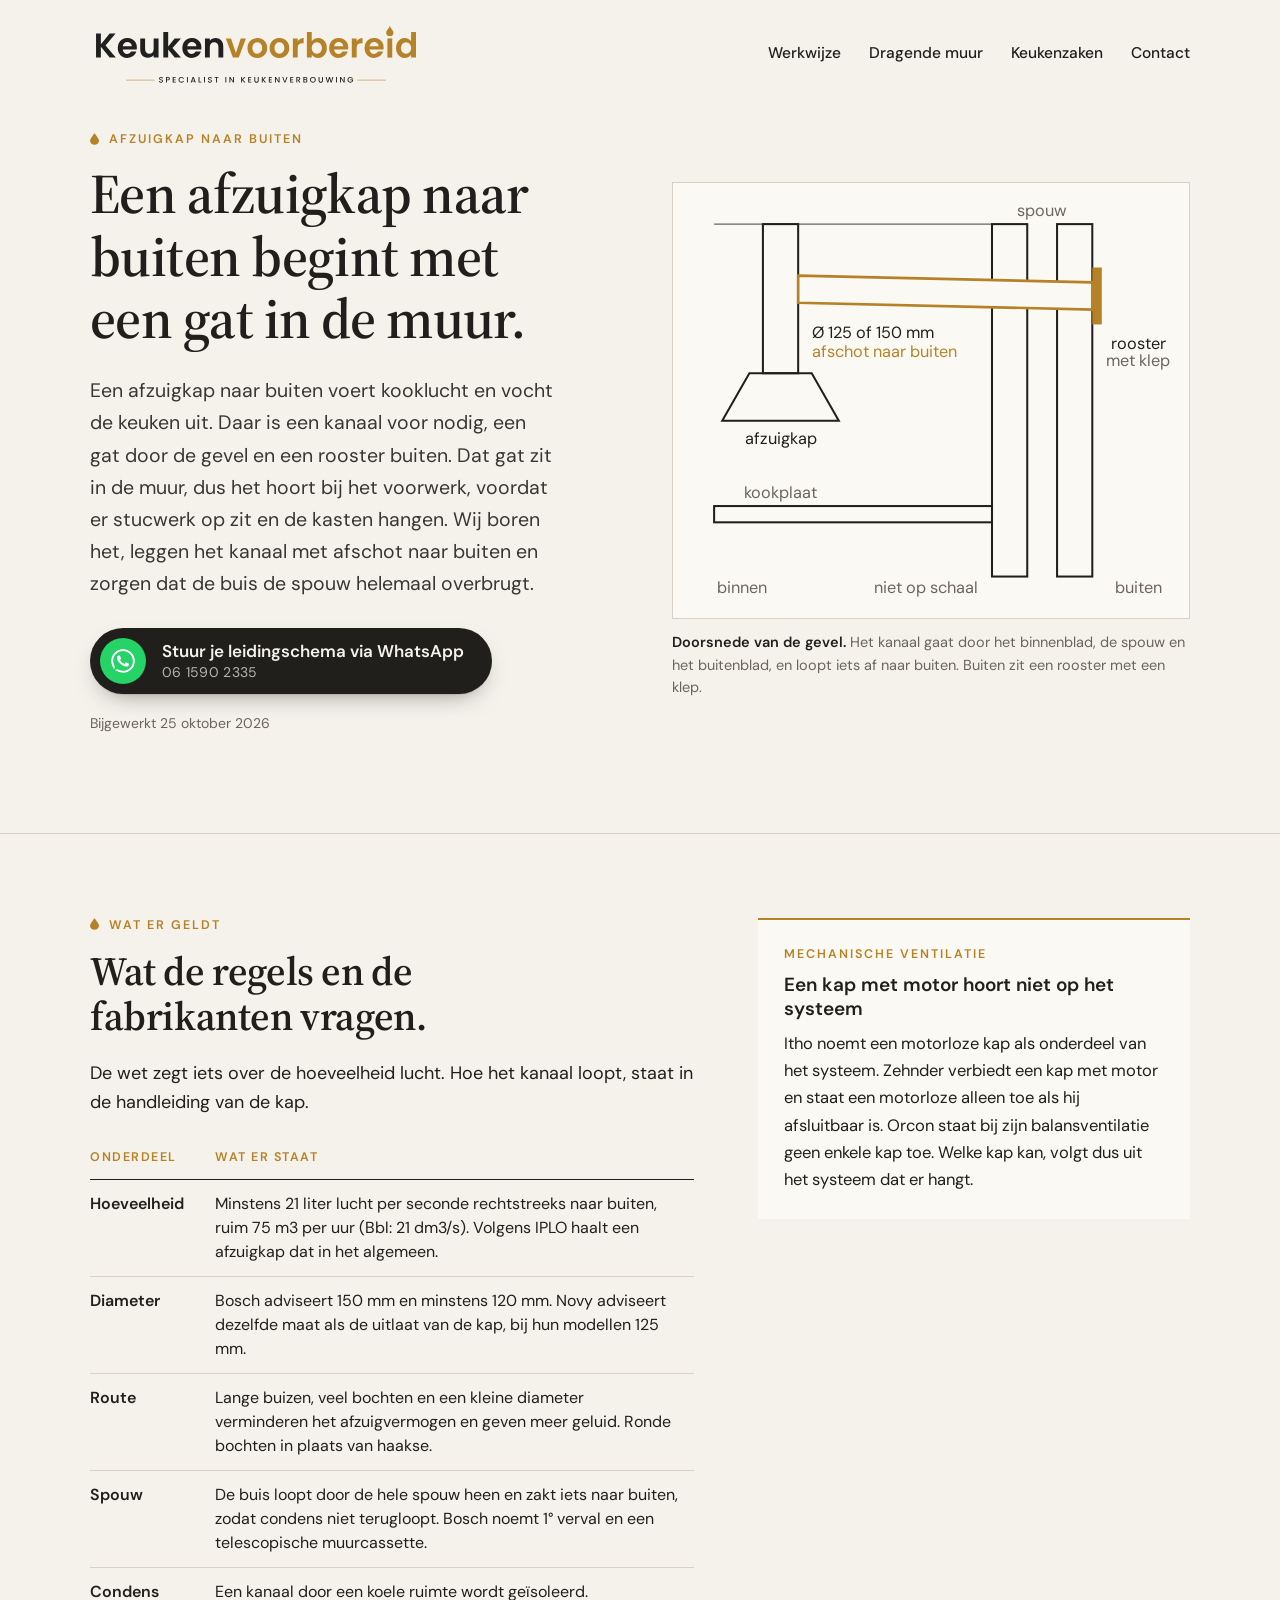
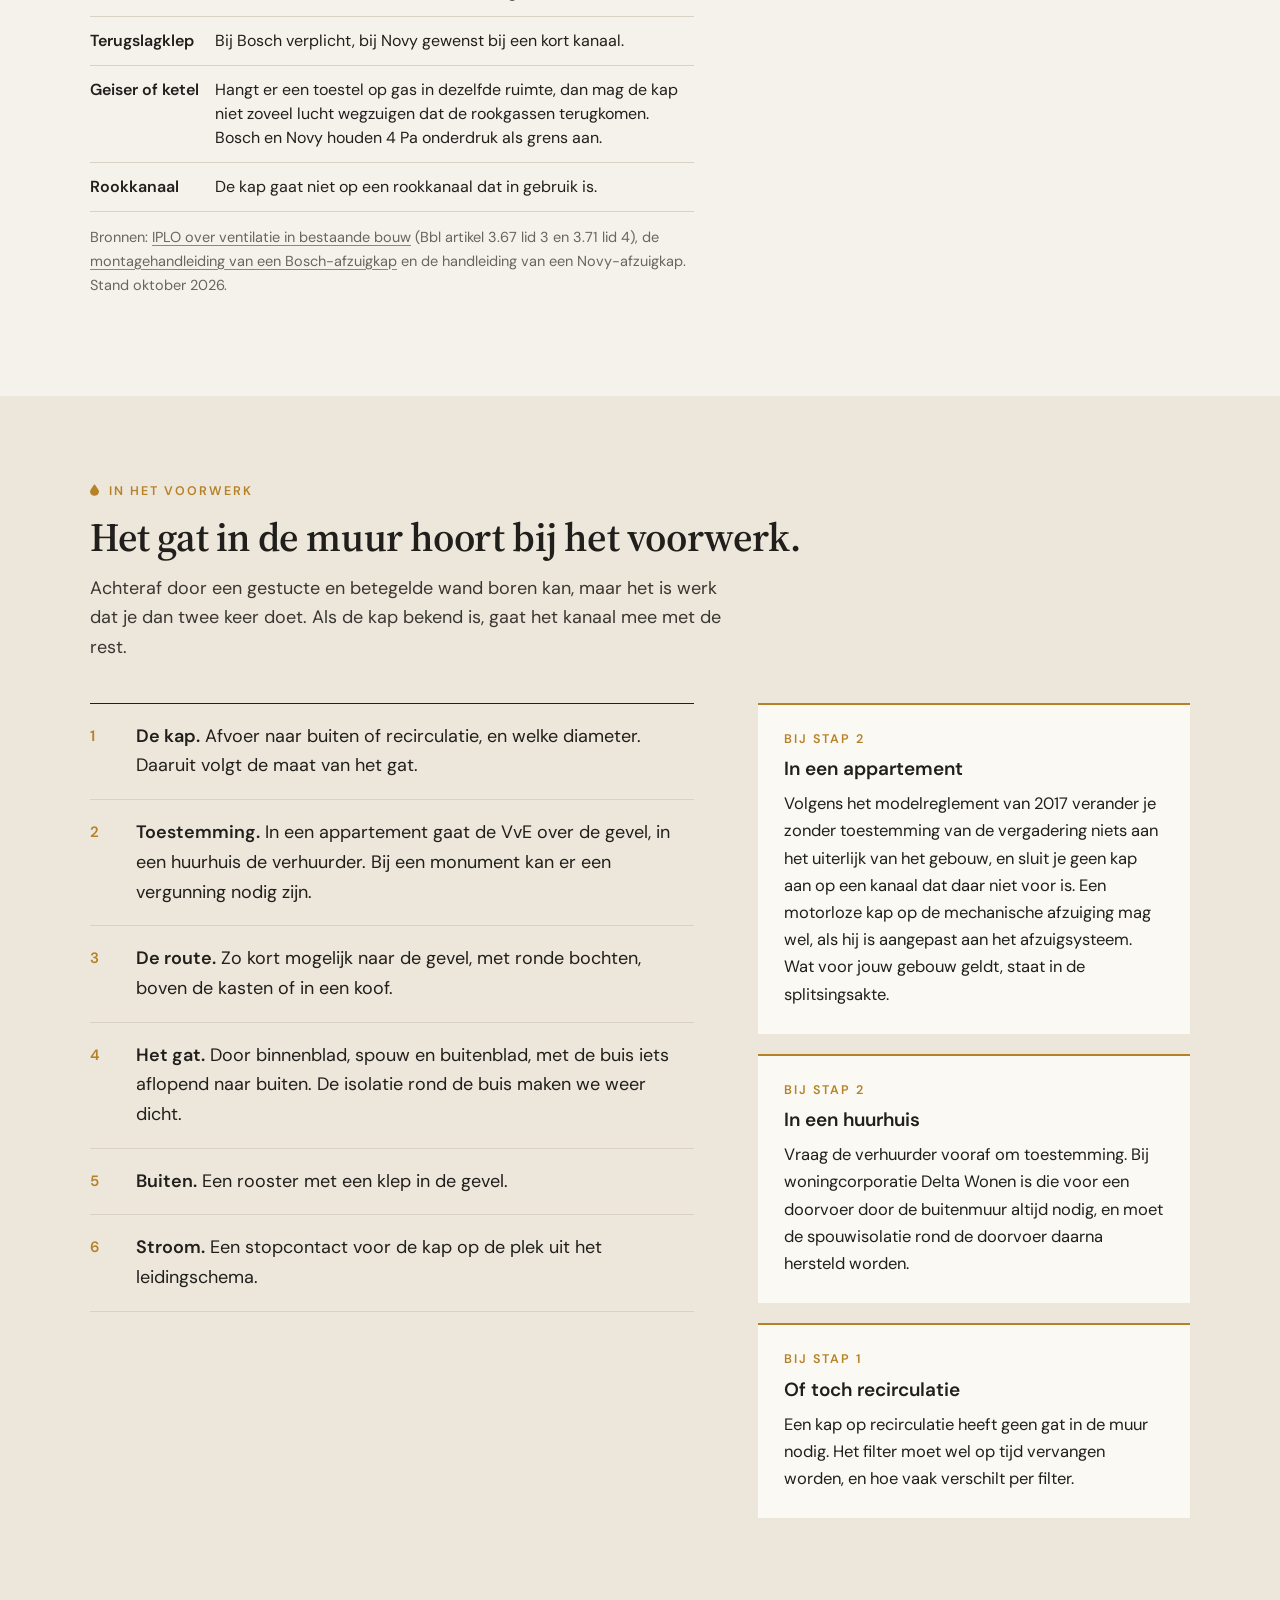
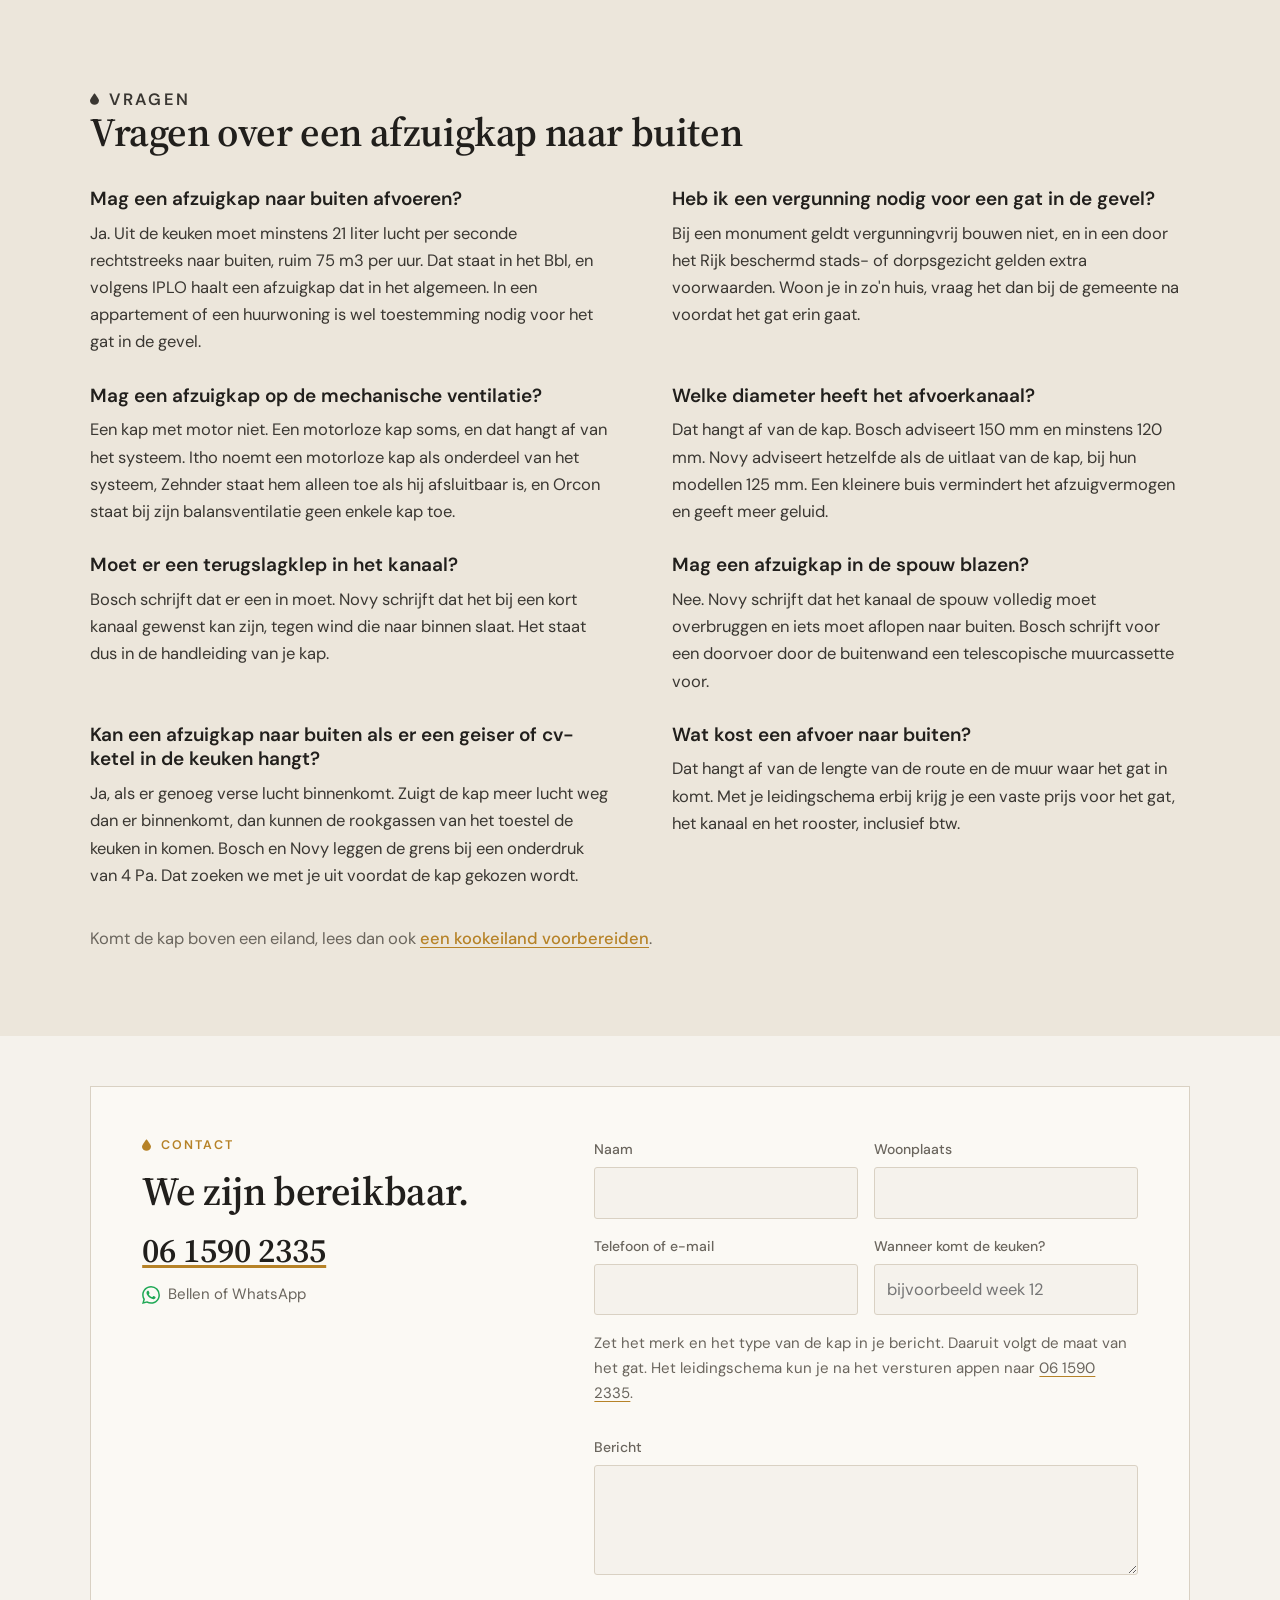
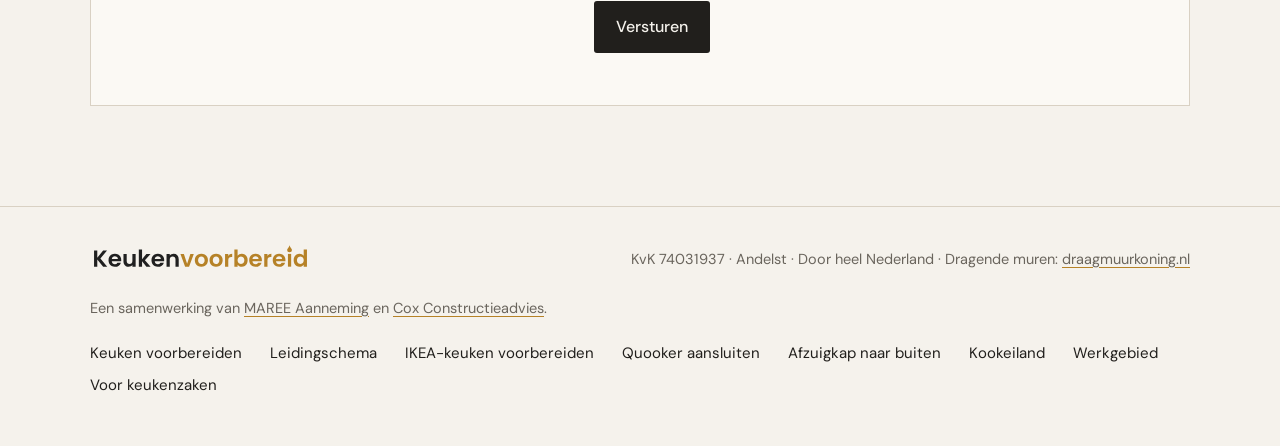
==== commit 3cd05248: "Werkgebiedpagina: door heel Nederland vanuit Andelst, met link vanaf de homepage, de keukenzakenpagi" ====
--- a/afzuigkap-naar-buiten/index.html
+++ b/afzuigkap-naar-buiten/index.html
@@ -340,6 +340,7 @@
       <a href="/quooker-aansluiten/">Quooker aansluiten</a>
       <a href="/afzuigkap-naar-buiten/">Afzuigkap naar buiten</a>
       <a href="/kookeiland/">Kookeiland</a>
+      <a href="/werkgebied/">Werkgebied</a>
       <a href="/keukenzaken/">Voor keukenzaken</a>
     </nav>
   </div>
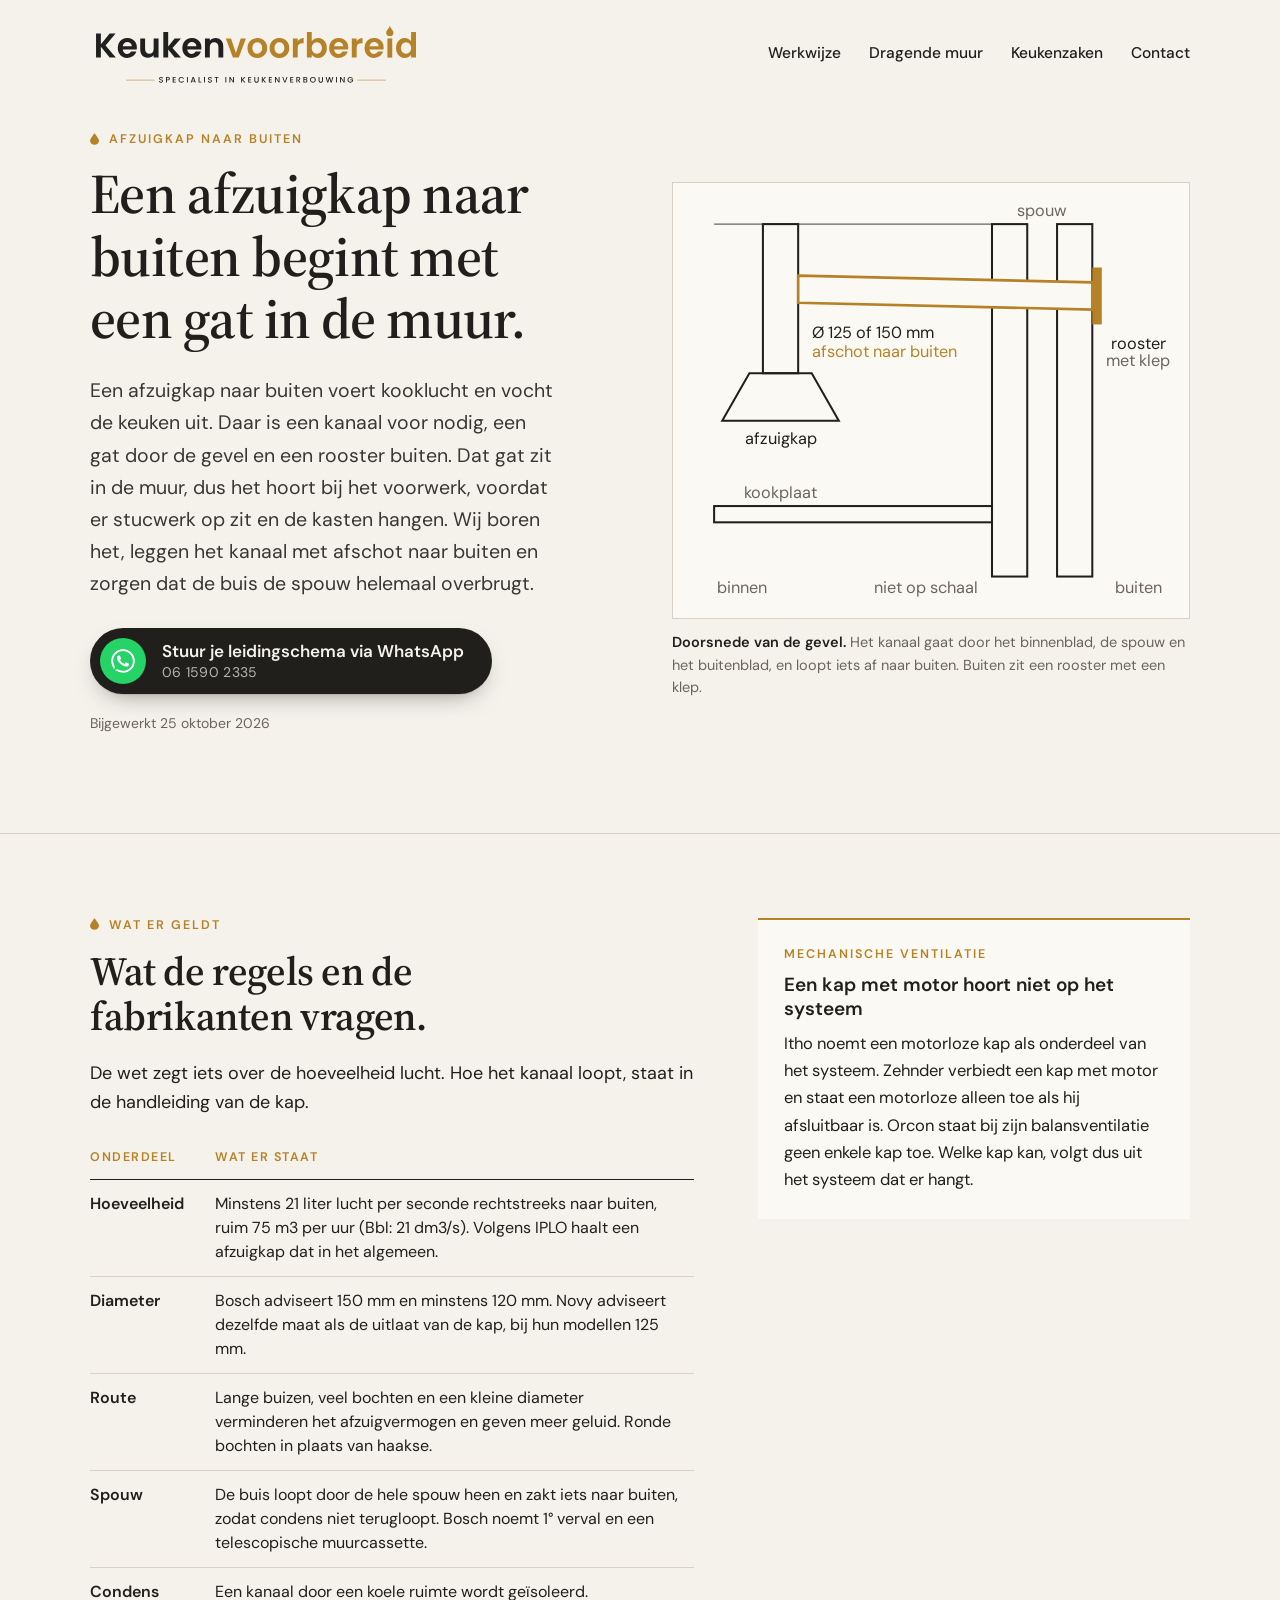
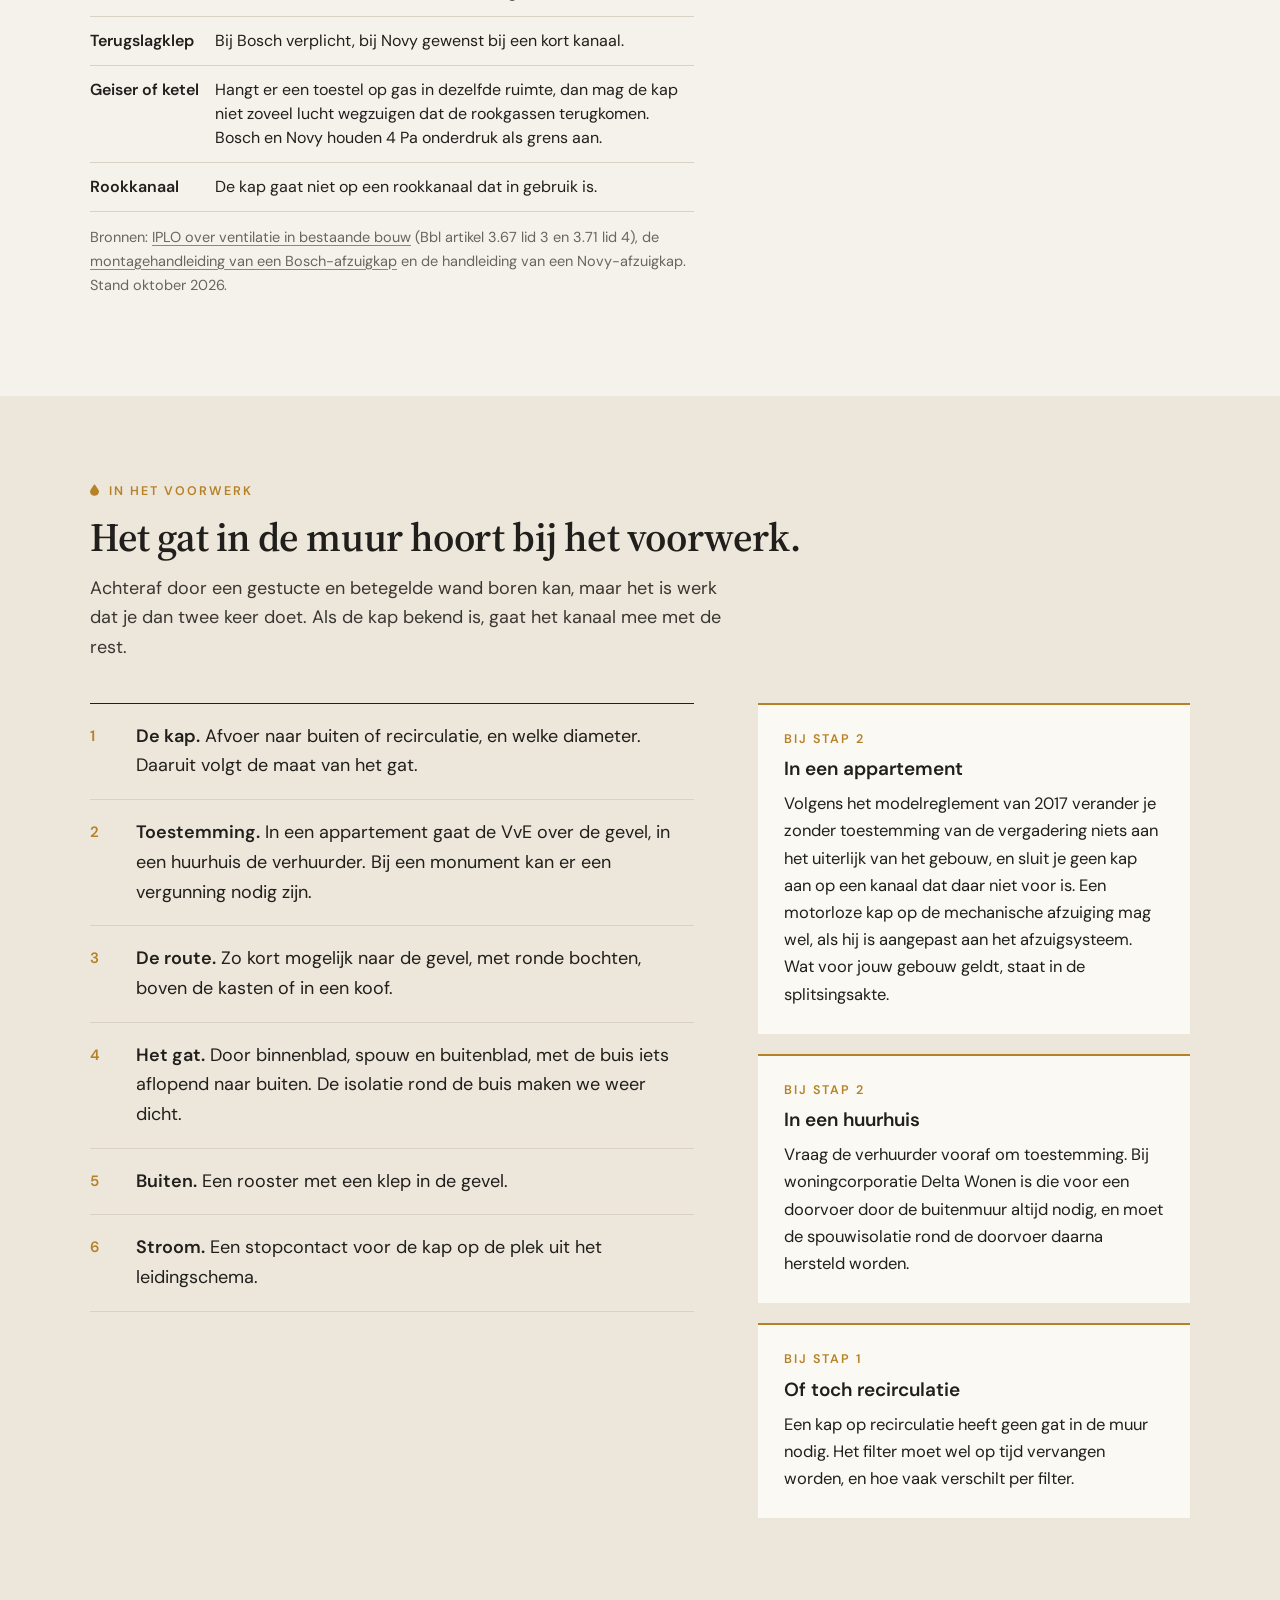
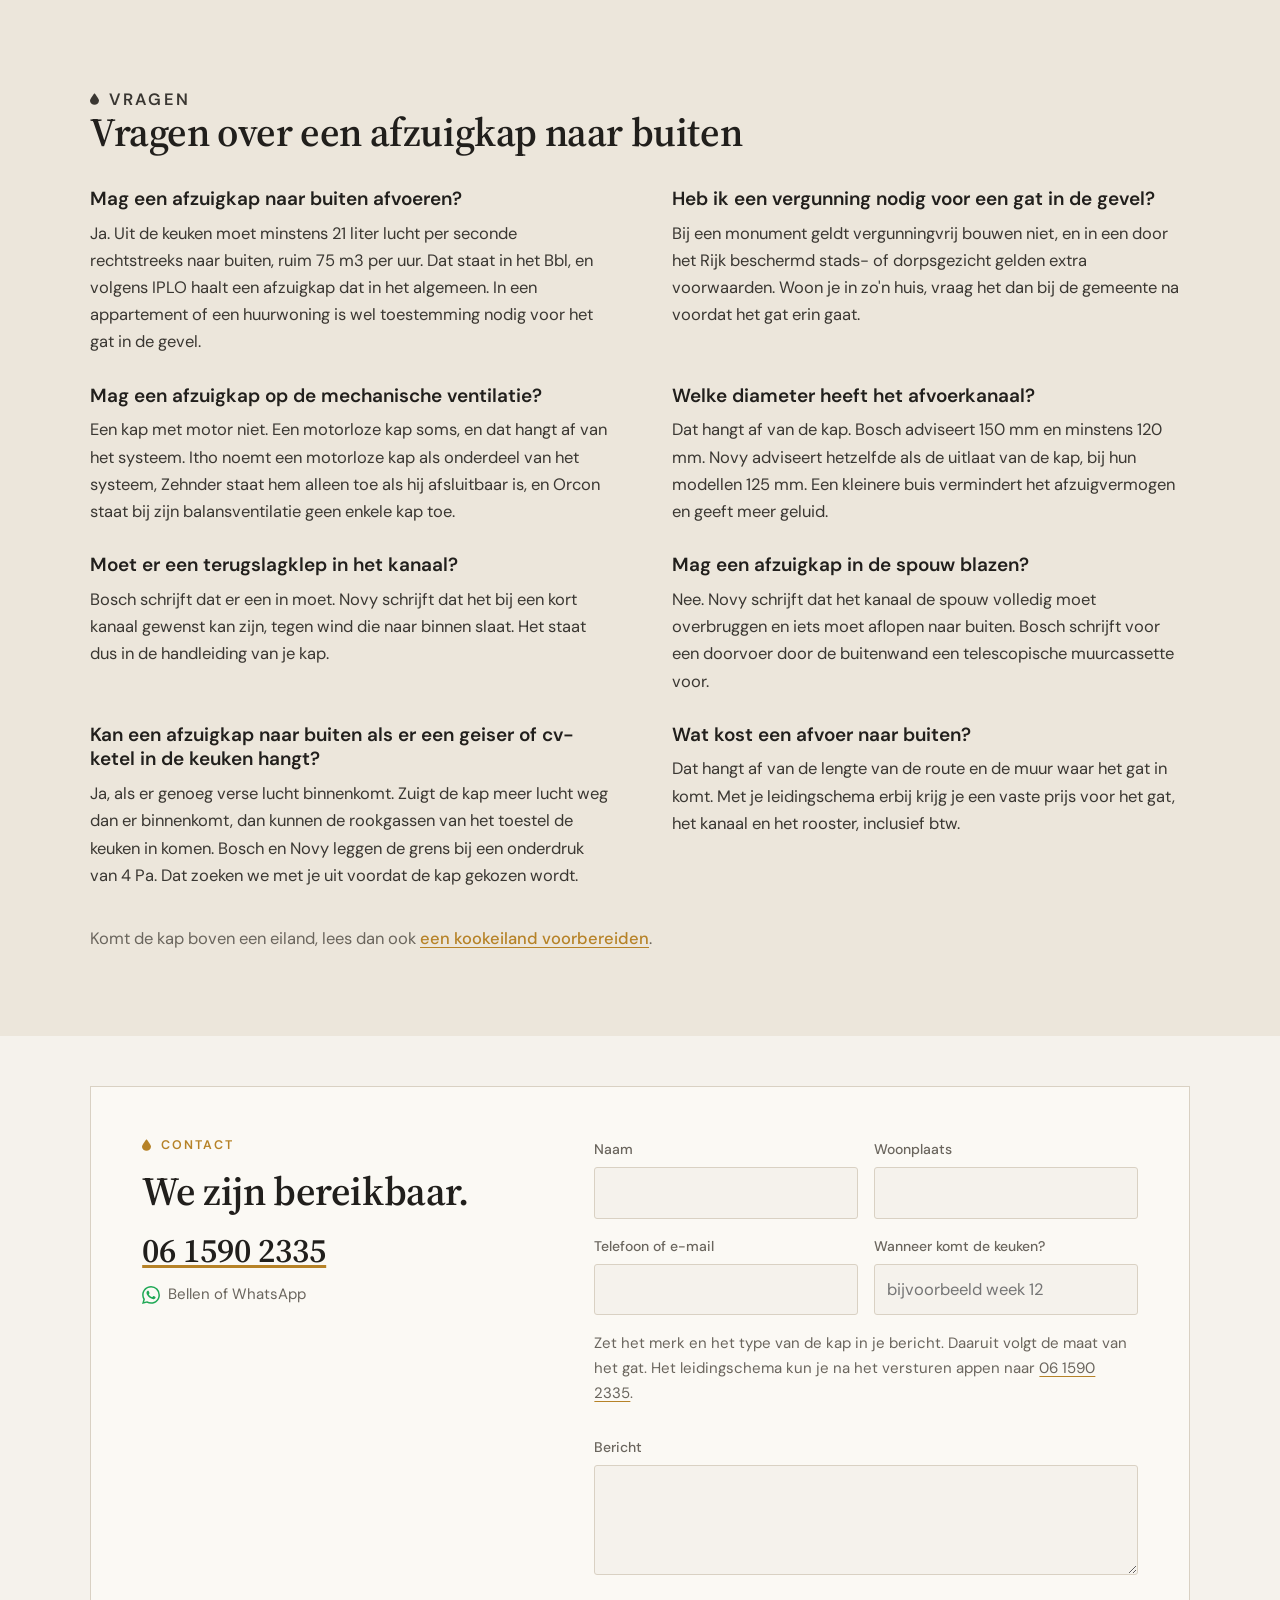
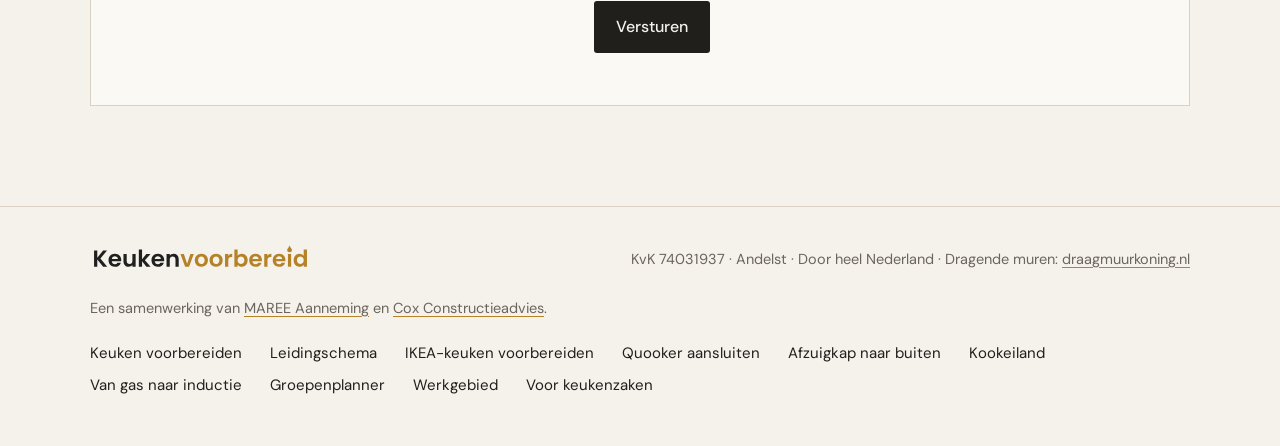
==== commit 5ca1d53b: "Groepenplanner en van gas naar inductie live /groepen-keuken/ telt met een planner hoeveel groepen e" ====
--- a/afzuigkap-naar-buiten/index.html
+++ b/afzuigkap-naar-buiten/index.html
@@ -340,6 +340,8 @@
       <a href="/quooker-aansluiten/">Quooker aansluiten</a>
       <a href="/afzuigkap-naar-buiten/">Afzuigkap naar buiten</a>
       <a href="/kookeiland/">Kookeiland</a>
+      <a href="/van-gas-naar-inductie/">Van gas naar inductie</a>
+      <a href="/groepen-keuken/">Groepenplanner</a>
       <a href="/werkgebied/">Werkgebied</a>
       <a href="/keukenzaken/">Voor keukenzaken</a>
     </nav>
--- a/css/style.css
+++ b/css/style.css
@@ -251,6 +251,38 @@
   .vragen p { margin: 0; font-size: 16.5px; color: #3A3732; max-width: 52ch; }
   .vragen p.bron { margin-top: 36px; max-width: none; color: var(--grijs); }
 
+  /* groepenplanner: een div en geen form, want form is hier een raster van twee kolommen */
+  .planner { background: var(--gips); padding: 84px 0; }
+  .planner .kopregel { margin-bottom: 36px; }
+  .planner .kopregel h2 { margin-bottom: 14px; }
+  .planner .kopregel p:not(.maat) { max-width: 54ch; margin: 0; color: #3A3732; }
+  .planner .raster { display: grid; grid-template-columns: 7fr 5fr; gap: clamp(28px, 5vw, 64px); align-items: start; }
+  .keuze fieldset { border: 0; margin: 0 0 28px; padding: 0; min-width: 0; }
+  .keuze legend { padding: 0; margin-bottom: 10px; font-size: 12.5px; font-weight: 600; letter-spacing: .16em; text-transform: uppercase; color: var(--goud); }
+  .keuze .opties { border-top: 1px solid var(--inkt); }
+  .keuze .twee { display: grid; grid-template-columns: 1fr 1fr; column-gap: 28px; }
+  .keuze label.optie {
+    display: grid; grid-template-columns: 22px 1fr; gap: 10px; align-items: start;
+    margin: 0; padding: 12px 0; border-bottom: 1px solid var(--lijn);
+    font-size: 16.5px; font-weight: 400; line-height: 1.45; color: var(--inkt); cursor: pointer;
+  }
+  .keuze label.optie small { display: block; font-size: 14px; color: var(--grijs); }
+  .keuze .optie input { width: 18px; height: 18px; margin: 2px 0 0; padding: 0; accent-color: var(--goud); cursor: pointer; }
+  .keuze .optie input:disabled + span { color: var(--grijs); opacity: .6; }
+  .keuze .optie input:focus { outline: 2px solid var(--goud); outline-offset: 2px; }
+  .uitkomst { background: var(--papier); border-top: 2px solid var(--goud); padding: 24px 26px 26px; position: sticky; top: 20px; }
+  .uitkomst .getal { font-family: var(--serif); font-size: clamp(40px, 4.4vw, 54px); font-weight: 600; line-height: 1; margin: 0 0 6px; }
+  .uitkomst .sub { font-size: 15px; color: var(--grijs); margin-bottom: 16px; }
+  ol.groepen { list-style: none; margin: 0 0 16px; padding: 0; counter-reset: groep; border-top: 1px solid var(--inkt); }
+  ol.groepen li {
+    counter-increment: groep; display: grid; grid-template-columns: 32px 1fr;
+    padding: 8px 0; border-bottom: 1px solid var(--lijn); font-size: 16px; line-height: 1.45;
+  }
+  ol.groepen li::before { content: counter(groep); font-size: 14px; font-weight: 600; color: var(--goud); padding-top: 1px; }
+  .uitkomst .opmerking { font-size: 15px; line-height: 1.55; color: #3A3732; margin: 0 0 10px; }
+  .uitkomst .opmerking.let { color: var(--inkt); border-left: 2px solid var(--goud); padding-left: 12px; }
+  .uitkomst .opmerking.klein { font-size: 13.5px; color: var(--grijs); margin: 14px 0 0; }
+
   /* voet */
   footer { border-top: 1px solid var(--lijn); padding: 36px 0 48px; }
   footer .binnen { display: flex; flex-wrap: wrap; gap: 20px 40px; align-items: center; justify-content: space-between; }
@@ -269,8 +301,9 @@
     .opening { padding: 0 0 56px; }
     .opening .binnen, .wand .raster, .werk .raster,
     .verzoek .raster, .muur .raster, .begin .raster, .contact .vlak,
-    .artikel .raster, .vragen .lijst { grid-template-columns: 1fr; }
-    .artikel, .vragen { padding: 60px 0; }
+    .artikel .raster, .vragen .lijst, .planner .raster, .keuze .twee { grid-template-columns: 1fr; }
+    .artikel, .vragen, .planner { padding: 60px 0; }
+    .uitkomst { position: static; }
     .opening figure { order: -1; margin: 0 calc(var(--rand) * -1); }
     .opening figcaption { padding: 0 var(--rand); }
     .opening .intro { font-size: 18px; }
@@ -284,3 +317,9 @@
     form { grid-template-columns: 1fr; }
   }
   @media (min-width: 861px) { header.kop .kop-contact { display: none; } }
+  /* Op een telefoon mag de eerste kolom van een tabel afbreken, op een &shy; in het
+     woord; anders scrollt een tabel met drie kolommen zijwaarts (groepen-keuken). */
+  @media (max-width: 560px) {
+    .tabel tbody th { white-space: normal; }
+    .tabel th, .tabel td { padding-right: 12px; }
+  }
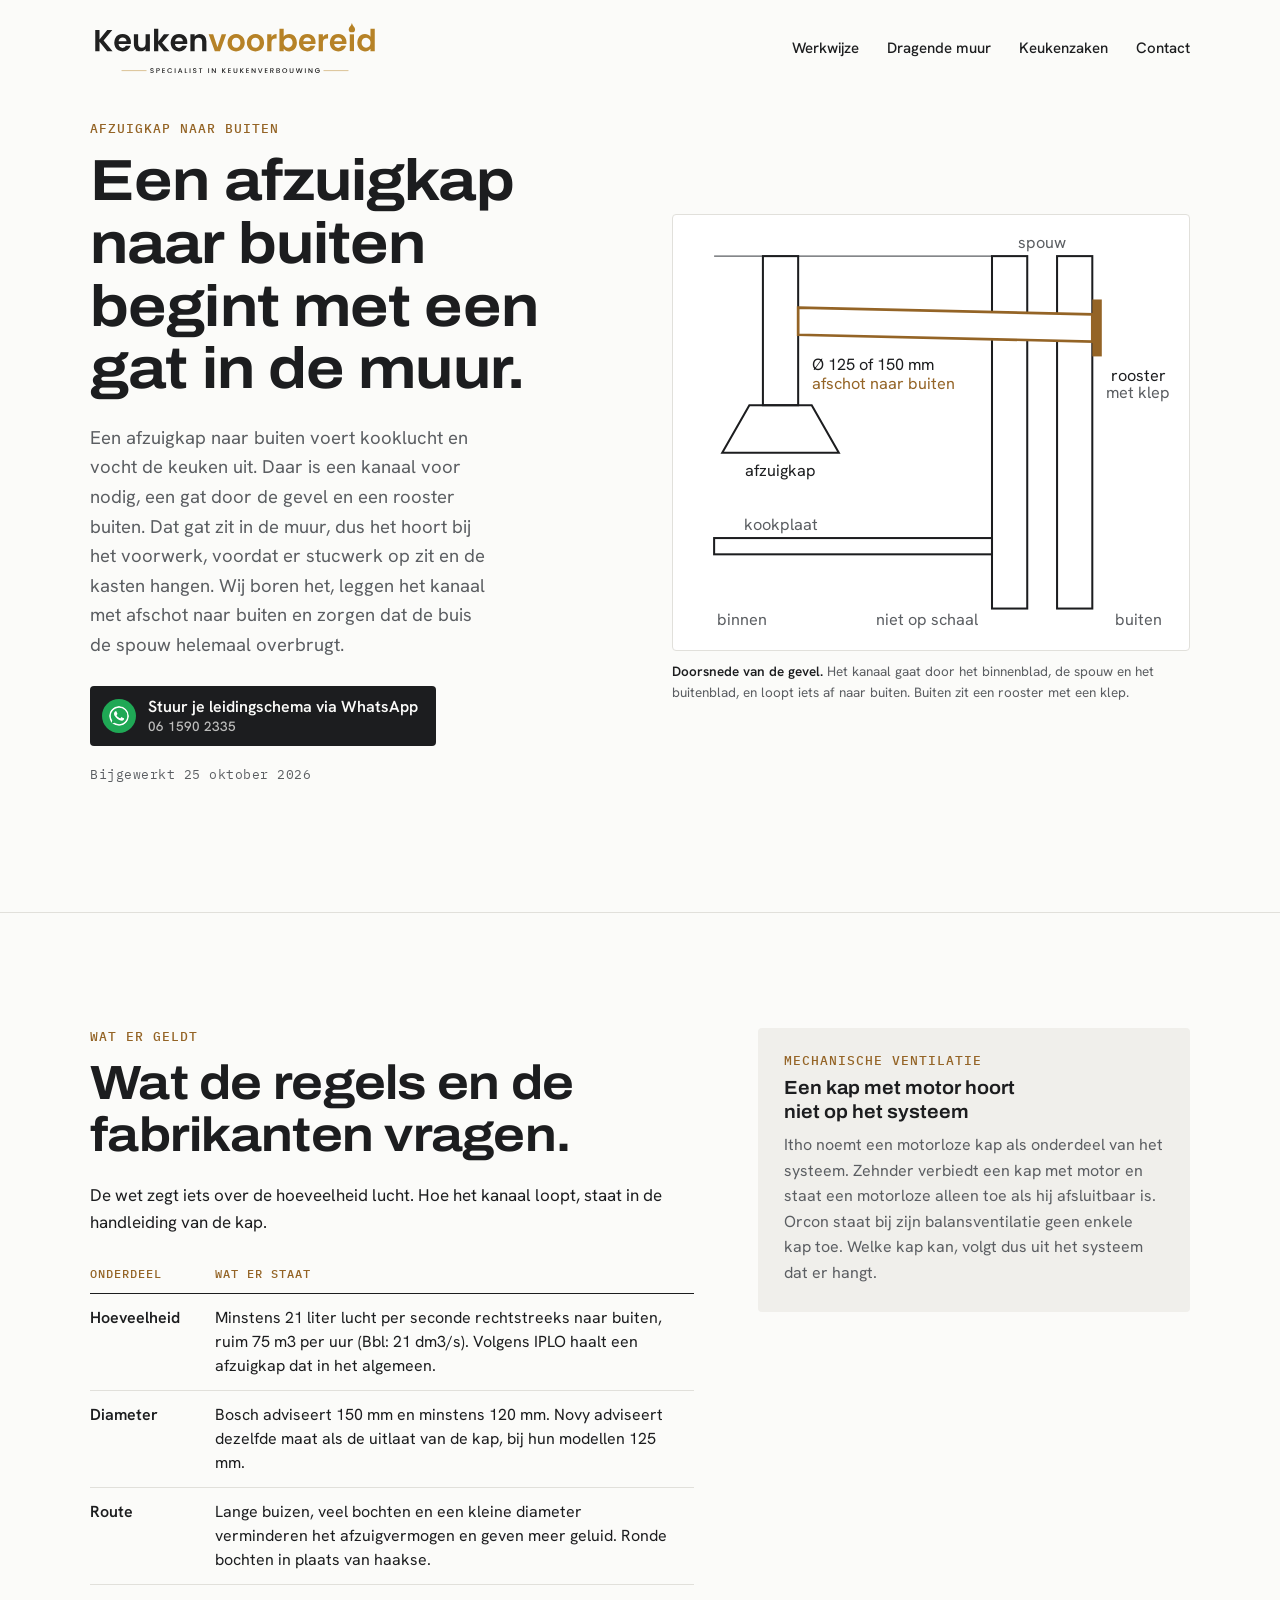
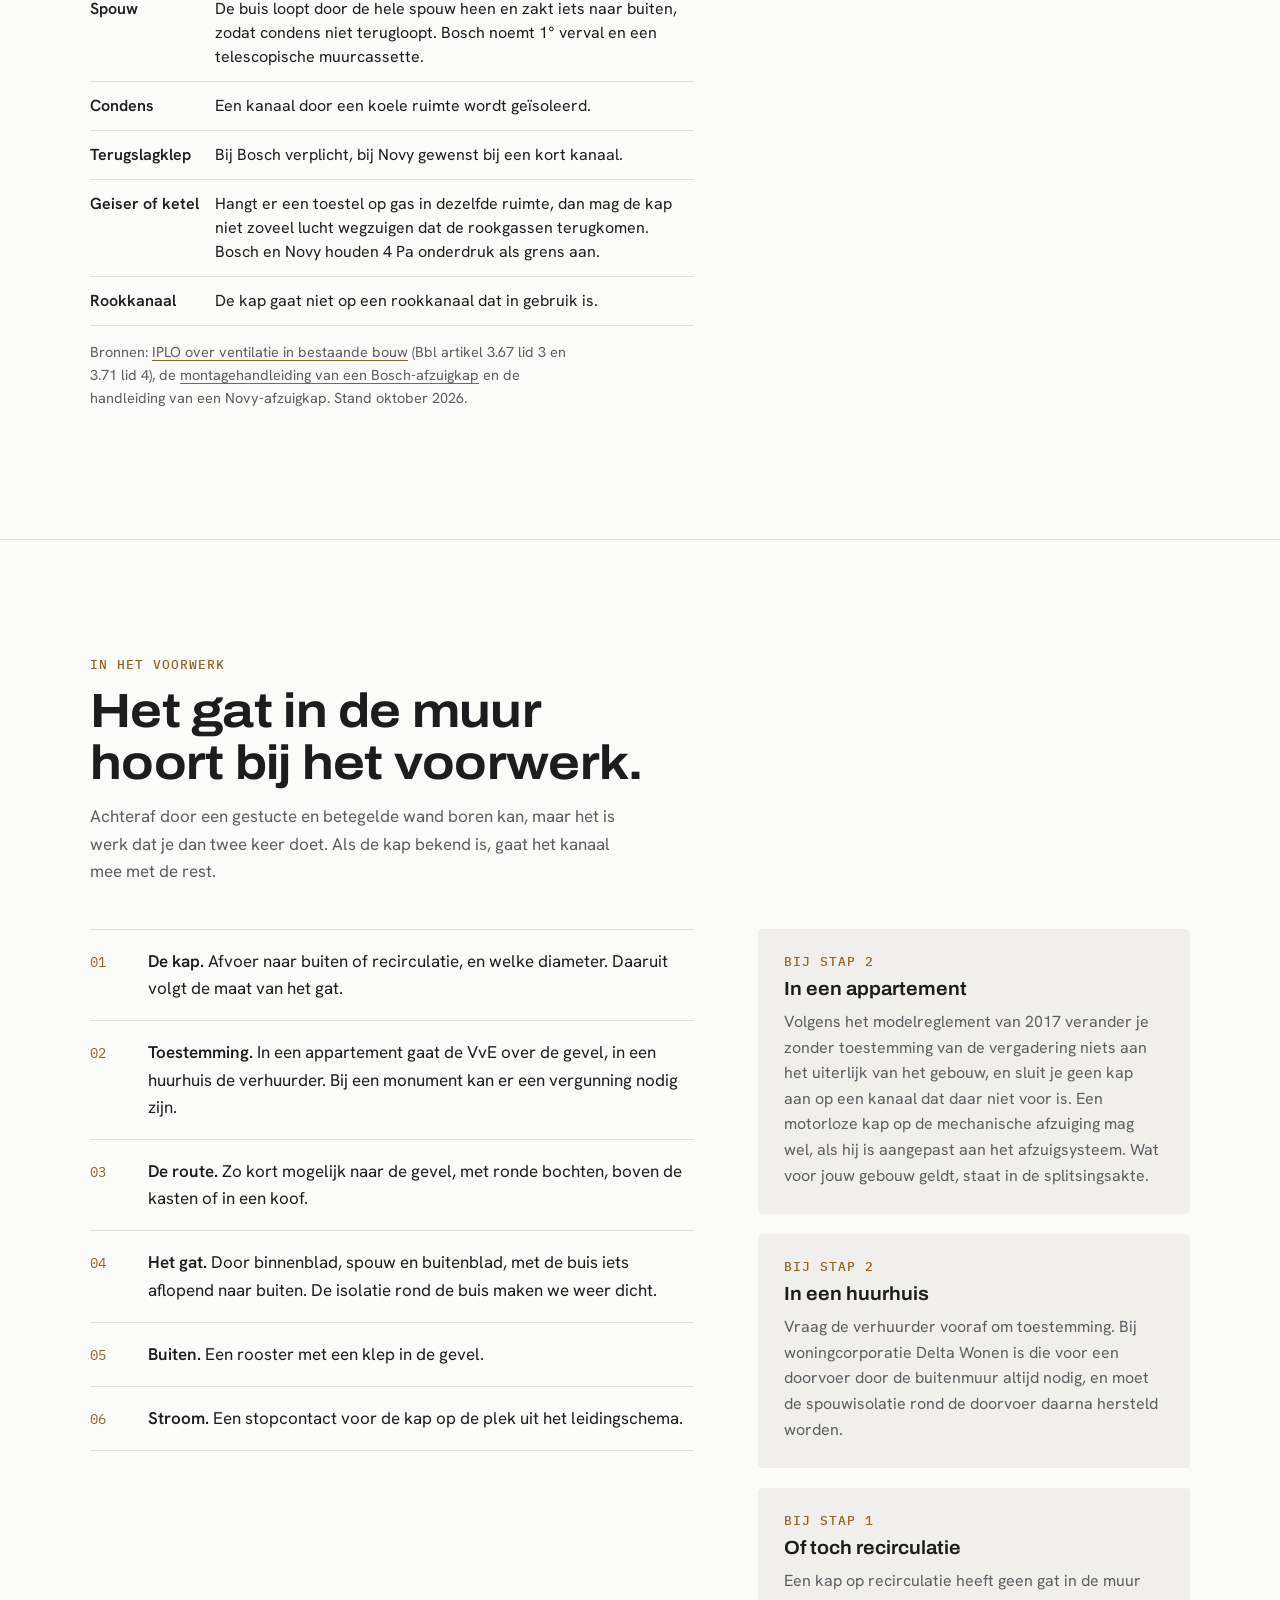
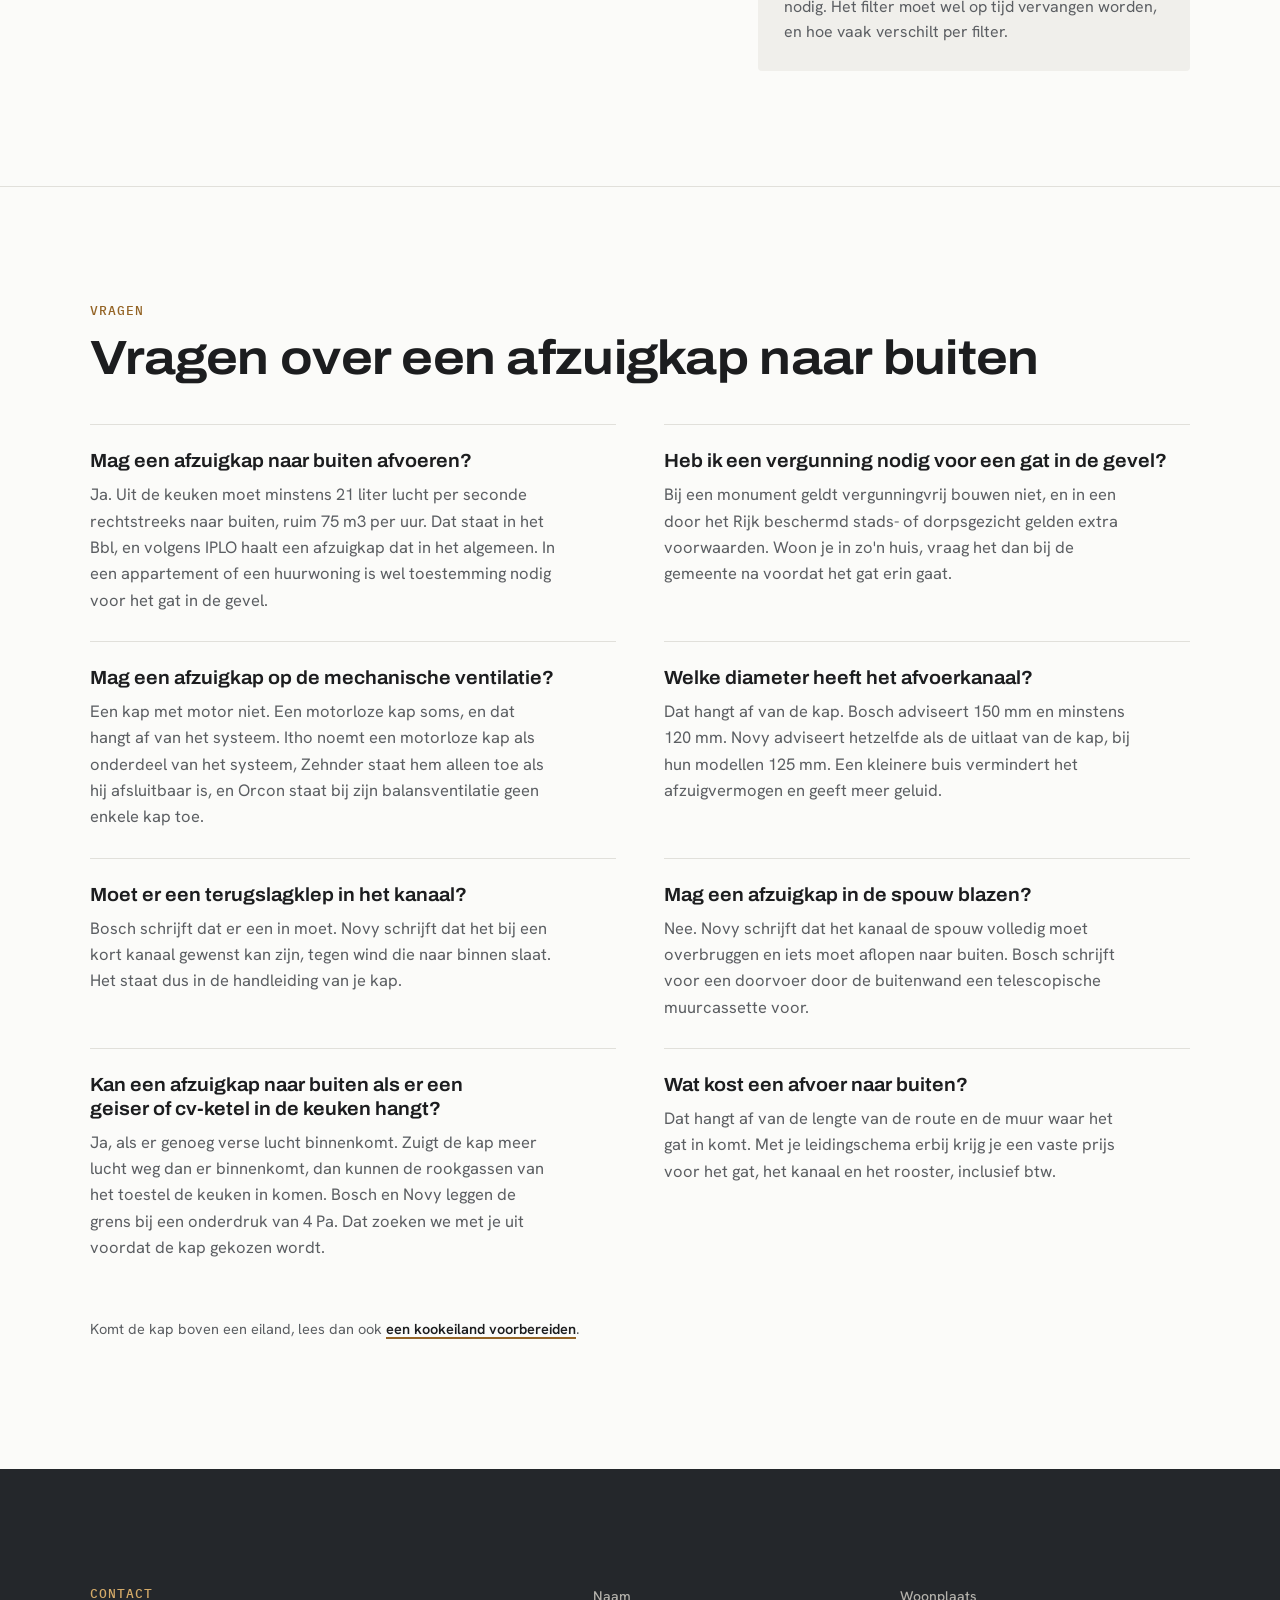
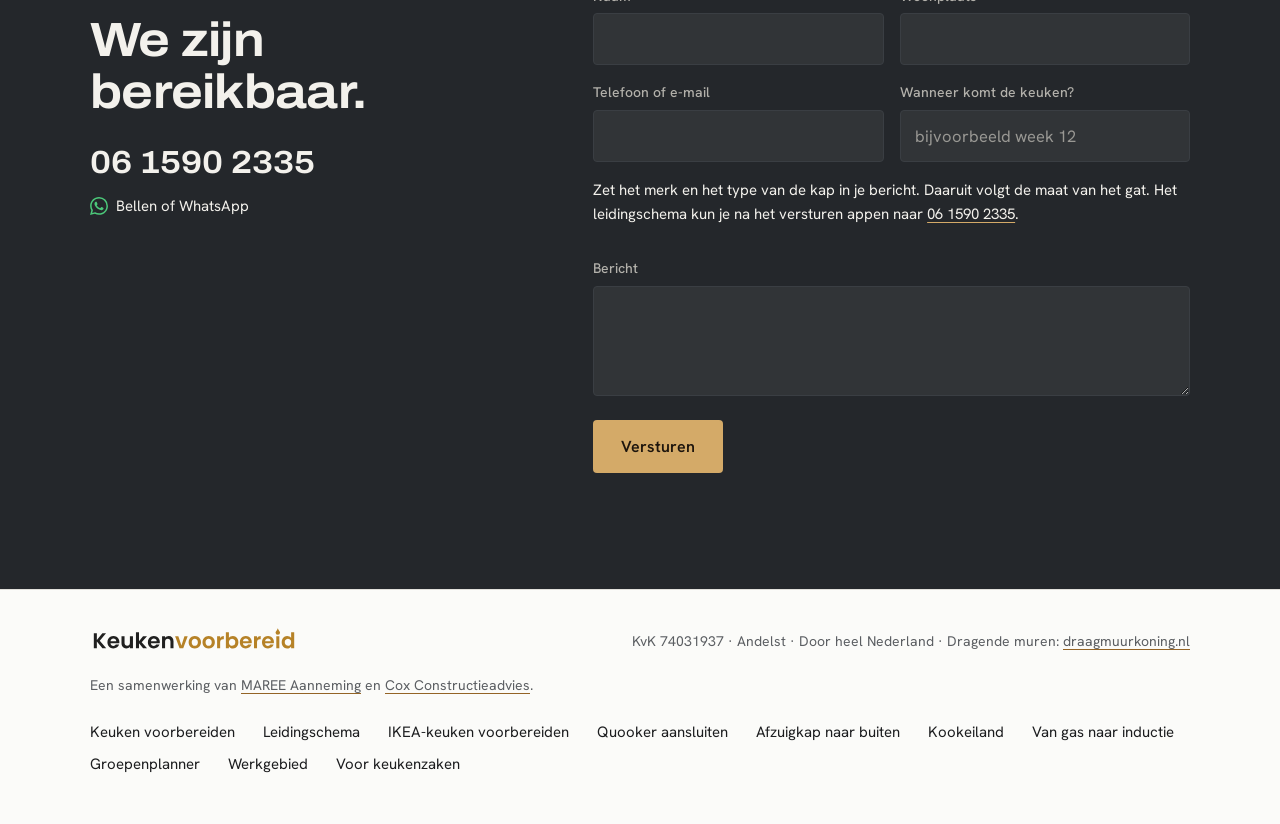
==== commit ca48d266: "Nieuwe stijl: licht en strak, foto over de volle breedte op de homepage Homepage opnieuw opgebouwd (" ====
--- a/afzuigkap-naar-buiten/index.html
+++ b/afzuigkap-naar-buiten/index.html
@@ -126,7 +126,7 @@
 </script>
 <link rel="preconnect" href="https://fonts.googleapis.com">
 <link rel="preconnect" href="https://fonts.gstatic.com" crossorigin>
-<link href="https://fonts.googleapis.com/css2?family=DM+Sans:opsz,wght@9..40,400;9..40,500;9..40,600&family=Source+Serif+4:opsz,wght@8..60,600&display=swap" rel="stylesheet">
+<link href="https://fonts.googleapis.com/css2?family=Archivo:wdth,wght@100..125,400..800&family=Hanken+Grotesk:wght@400;500;600&family=IBM+Plex+Mono:wght@500&display=swap" rel="stylesheet">
 <link rel="stylesheet" href="/css/style.css">
 </head>
 <body>
--- a/css/style.css
+++ b/css/style.css
@@ -1,320 +1,418 @@
+  /* Stijl A, licht en strak (2026-11-12). Banden wisselen tussen licht en donker;
+     .diep, .muur en .contact zetten de kleuren om naar de donkere band. */
   :root {
-    --kalk: #F5F2EC;
-    --gips: #ECE6DB;
-    --papier: #FBF9F4;
-    --inkt: #211F1C;
-    --grijs: #6A655D;
-    --lijn: #D9D1C3;
-    --goud: #B68227;
-    --goud-licht: #E2A43C;
-    --nacht: #1F1D1A;
-    --nacht-tekst: #EFECE5;
-    --sans: "DM Sans", "Segoe UI", Arial, sans-serif;
-    --serif: "Source Serif 4", Georgia, serif;
+    --bg: #FBFBF9;
+    --surface: #F0EFEB;
+    --papier: #FFFFFF;
+    --ink: #1C1D1F;
+    --muted: #5B5E62;
+    --line: #E1E0DB;
+    --accent: #946426;
+    --veld: #FFFFFF;
+    --deep: #24272B;
+    --deep-ink: #F3F1EC;
+    --deep-muted: #B3B1AB;
+    --deep-line: #3A3E43;
+    --accent-on-deep: #D4AA68;
+    --op-foto: #E6C48F;
+    --wa: #1FA855;
+    --display: "Archivo", "Arial Narrow", Arial, sans-serif;
+    --body: "Hanken Grotesk", "Segoe UI", Helvetica, Arial, sans-serif;
+    --mono: "IBM Plex Mono", ui-monospace, Consolas, monospace;
     --breed: 1180px;
     --rand: clamp(16px, 4vw, 40px);
+    --band: clamp(64px, 9vw, 120px);
+    color-scheme: light;
   }
 
   * { box-sizing: border-box; }
-  html { -webkit-text-size-adjust: 100%; }
+  html { -webkit-text-size-adjust: 100%; scroll-behavior: smooth; }
+  @media (prefers-reduced-motion: reduce) { html { scroll-behavior: auto; } * { transition: none !important; } }
   body {
     margin: 0;
-    background: var(--kalk);
-    color: var(--inkt);
-    font-family: var(--sans);
-    font-size: 18px;
-    line-height: 1.65;
+    background: var(--bg);
+    color: var(--ink);
+    font-family: var(--body);
+    font-size: 17px;
+    line-height: 1.6;
+    -webkit-font-smoothing: antialiased;
   }
   img { display: block; max-width: 100%; height: auto; }
-  a { color: inherit; text-decoration-color: var(--goud); text-underline-offset: 3px; }
-  a:hover { color: var(--goud); }
+  a { color: inherit; text-decoration-color: var(--accent); text-underline-offset: 3px; }
+  a:hover { color: var(--accent); }
+  a:focus-visible, button:focus-visible, input:focus-visible, textarea:focus-visible { outline: 2px solid var(--accent); outline-offset: 3px; }
 
   .binnen { max-width: var(--breed); margin: 0 auto; padding: 0 var(--rand); }
   .binnen > *, .raster > * { min-width: 0; }
 
-  /* labels: de druppel uit het logo en gouden kapitaaltjes */
-  .maat {
-    display: flex; align-items: center; gap: 10px;
-    font-size: 12.5px; font-weight: 600; line-height: 1.2; letter-spacing: .16em; text-transform: uppercase;
-    color: var(--goud); margin: 0 0 16px;
-  }
-  .maat::before {
-    content: ""; width: 9px; height: 12px; flex: none; margin-top: -2px;
-    background: currentColor; -webkit-mask: url("data:image/svg+xml,%3Csvg xmlns='http://www.w3.org/2000/svg' viewBox='0 0 10 13'%3E%3Cpath d='M5 0C5 0 0 6 0 8.2A5 4.8 0 0 0 10 8.2C10 6 5 0 5 0Z'/%3E%3C/svg%3E") center / contain no-repeat; mask: url("data:image/svg+xml,%3Csvg xmlns='http://www.w3.org/2000/svg' viewBox='0 0 10 13'%3E%3Cpath d='M5 0C5 0 0 6 0 8.2A5 4.8 0 0 0 10 8.2C10 6 5 0 5 0Z'/%3E%3C/svg%3E") center / contain no-repeat;
-  }
-
-  h1, h2 { font-family: var(--serif); font-weight: 600; line-height: 1.12; margin: 0; letter-spacing: -.01em; text-wrap: balance; }
-  h1 { font-size: clamp(38px, 5.4vw, 64px); }
-  h2 { font-size: clamp(28px, 3.3vw, 40px); }
-  h3 { font-size: 19px; font-weight: 600; line-height: 1.3; margin: 0; }
+  /* donkere band: dezelfde regels, andere kleuren */
+  .diep, .muur, .contact {
+    --surface: rgba(255,255,255,.05);
+    --papier: rgba(255,255,255,.04);
+    --ink: var(--deep-ink);
+    --muted: var(--deep-muted);
+    --line: var(--deep-line);
+    --accent: var(--accent-on-deep);
+    --veld: rgba(255,255,255,.06);
+    background: var(--deep);
+    color: var(--ink);
+    color-scheme: dark;
+  }
+
+  /* labels in mono */
+  .maat, .label, .notitie .label, .keuze legend, .tabel thead th {
+    font-family: var(--mono); font-size: 12.5px; font-weight: 500; line-height: 1.3;
+    letter-spacing: .08em; text-transform: uppercase; color: var(--accent);
+  }
+  .maat { display: block; margin: 0 0 14px; }
+
+  h1, h2, h3 { font-family: var(--display); font-stretch: 112%; font-weight: 680; letter-spacing: -.015em; line-height: 1.08; margin: 0; text-wrap: balance; }
+  h1 { font-size: clamp(36px, 4.6vw, 58px); }
+  h2 { font-size: clamp(30px, 4vw, 48px); }
+  h3 { font-size: 19px; font-stretch: 105%; font-weight: 640; letter-spacing: 0; line-height: 1.25; }
   p { margin: 0 0 1em; }
 
-  .onderschrift { font-size: 14.5px; line-height: 1.55; color: var(--grijs); margin-top: 12px; }
-  .onderschrift b { color: var(--inkt); font-weight: 600; }
+  .onderschrift { font-size: 13.5px; line-height: 1.55; color: var(--muted); margin-top: 10px; }
+  .onderschrift b { color: var(--ink); font-weight: 600; }
 
   /* kop */
-  header.kop { padding: 22px 0; }
+  header.kop { padding: 20px 0; }
   header.kop .binnen { display: flex; align-items: center; justify-content: space-between; gap: 24px; }
-  header.kop img { height: 64px; width: auto; }
-  nav.menu { display: flex; gap: 28px; font-size: 15.5px; font-weight: 500; }
+  header.kop img { height: 56px; width: auto; }
+  nav.menu { display: flex; gap: 28px; font-size: 15px; font-weight: 500; }
   nav.menu a { text-decoration: none; }
   nav.menu a:hover { text-decoration: underline; }
-  /* op de telefoon: WhatsApp en bellen als twee ronde knoppen */
   .kop-contact { display: flex; gap: 8px; flex: none; }
   .kop-contact .rond {
-    display: flex; align-items: center; justify-content: center;
+    display: grid; place-items: center;
     width: 44px; height: 44px; border-radius: 50%; text-decoration: none;
-  }
-  .kop-contact .rond svg { width: 21px; height: 21px; }
-  .kop-contact .wa { background: #25D366; color: #fff; }
-  .kop-contact .bel { border: 1.5px solid var(--goud); color: var(--inkt); }
-  .kop-contact .bel svg { width: 19px; height: 19px; }
-  .kop-contact .rond:hover { color: inherit; }
-  .kop-contact .wa:hover { color: #fff; }
-
-  /* opening */
-  .opening { padding: 24px 0 84px; }
+    border: 1px solid var(--line); color: var(--ink); background: var(--papier);
+  }
+  .kop-contact .rond svg { width: 20px; height: 20px; }
+  .kop-contact .wa svg { color: var(--wa); }
+  .kop-contact .bel svg { width: 18px; height: 18px; }
+  .kop-contact .rond:hover { color: var(--ink); border-color: var(--accent); }
+  /* homepage: de kop ligt over de foto */
+  header.kop.over-foto { position: absolute; inset: 0 0 auto; z-index: 5; color: #fff; }
+  .over-foto nav.menu a { opacity: .92; }
+  .over-foto nav.menu a:hover { opacity: 1; color: #fff; text-decoration-color: var(--op-foto); }
+  .over-foto .kop-contact .rond { background: rgba(255,255,255,.1); border-color: rgba(255,255,255,.45); color: #fff; }
+  .over-foto .kop-contact .wa svg { color: #fff; }
+  .over-foto .kop-contact .rond:hover { color: #fff; border-color: #fff; }
+
+  /* opening van een subpagina */
+  .opening { padding: 24px 0 var(--band); }
   .opening .binnen {
     display: grid; grid-template-columns: 1fr 1fr; gap: clamp(32px, 5vw, 64px); align-items: center;
   }
-  .opening h1 { margin-bottom: 24px; font-size: clamp(38px, 4.6vw, 56px); }
-  .opening .intro { font-size: 19.5px; max-width: 36ch; color: #3A3732; }
+  .opening h1 { margin-bottom: 22px; }
+  .opening .intro { font-size: 18.5px; max-width: 40ch; color: var(--muted); }
   .opening figure { margin: 0; }
-  .opening figure img { width: 100%; aspect-ratio: 4 / 3; object-fit: cover; object-position: 50% 60%; }
-
+  .opening figure img { width: 100%; aspect-ratio: 4 / 3; object-fit: cover; object-position: 50% 60%; border-radius: 4px; }
+
+  /* opening van de homepage: foto over de volle breedte */
+  .opening.foto {
+    position: relative; min-height: 680px; padding: 0;
+    display: flex; align-items: flex-end; color: #fff; overflow: hidden; background: #2a2c2e;
+  }
+  .opening.foto picture, .opening.foto picture img { position: absolute; inset: 0; width: 100%; height: 100%; }
+  .opening.foto picture img { object-fit: cover; object-position: 50% 55%; border-radius: 0; aspect-ratio: auto; }
+  .opening.foto::after { content: ""; position: absolute; inset: 0; background:
+    linear-gradient(180deg, rgba(14,15,16,.55) 0%, rgba(14,15,16,0) 22%),
+    linear-gradient(0deg, rgba(14,15,16,.86) 0%, rgba(14,15,16,.55) 38%, rgba(14,15,16,0) 70%); }
+  .opening.foto .binnen {
+    position: relative; z-index: 2; width: 100%; padding-top: 140px; padding-bottom: 56px;
+    grid-template-columns: minmax(0, 1fr) auto; gap: 40px; align-items: end;
+  }
+  .opening.foto .tekst { max-width: 740px; }
+  .opening.foto h1 { font-size: clamp(38px, 6.4vw, 76px); }
+  .opening.foto .intro { max-width: 54ch; color: rgba(255,255,255,.9); }
+  .knoppen { display: flex; flex-wrap: wrap; align-items: center; gap: 14px 22px; margin-top: 8px; }
+  .knoppen .tweede { color: rgba(255,255,255,.92); font-size: 15.5px; }
+  .knoppen .tweede a { text-decoration-color: var(--op-foto); }
+  .knoppen .tweede a:hover { color: #fff; }
+  .fotonoot { max-width: 300px; margin: 0; font-size: 13px; line-height: 1.5; color: rgba(255,255,255,.78); border-left: 2px solid var(--op-foto); padding-left: 12px; }
+  .fotonoot b { color: #fff; font-weight: 600; }
+  .alleen-smal { display: none; }
+
+  /* knoppen */
   .knop {
-    display: inline-block; margin-top: 8px;
-    background: var(--inkt); color: var(--kalk);
-    font-size: 16px; font-weight: 500; text-decoration: none;
-    padding: 14px 22px; border-radius: 3px;
-  }
-  .knop:hover { background: var(--goud); color: var(--kalk); }
-  .knop small { display: block; font-size: 13px; font-weight: 400; opacity: .7; }
-  /* WhatsApp: pil met het logo in een groene schijf */
-  .knop.wa {
-    display: inline-flex; align-items: center; gap: 16px;
-    padding: 10px 28px 10px 10px; border-radius: 999px;
-    font-size: 17px; font-weight: 600; line-height: 1.2;
-    box-shadow: 0 1px 0 rgba(0,0,0,.08), 0 10px 24px -12px rgba(33,31,28,.55);
-    transition: transform .15s ease, box-shadow .15s ease;
-  }
-  .knop.wa .ico {
-    width: 46px; height: 46px; padding: 11px; box-sizing: border-box; flex: none;
-    border-radius: 50%; background: #25D366; color: #fff;
-  }
-  .knop.wa small { font-size: 14px; letter-spacing: .02em; margin-top: 3px; }
-  .knop.wa:hover { background: var(--inkt); transform: translateY(-2px); box-shadow: 0 1px 0 rgba(0,0,0,.08), 0 16px 30px -12px rgba(33,31,28,.6); }
-  @media (max-width: 480px) { .knop.wa { border-radius: 32px; font-size: 16px; } }
+    display: inline-flex; align-items: center; gap: 12px; margin-top: 8px;
+    background: var(--ink); color: var(--bg);
+    font-size: 16px; font-weight: 600; line-height: 1.3; text-decoration: none;
+    padding: 13px 20px; border-radius: 4px; transition: background-color .2s ease;
+  }
+  .knop:hover { background: #000; color: var(--bg); }
+  .knop small { display: block; font-size: 13.5px; font-weight: 500; opacity: .72; }
+  .knop.wa { padding: 11px 18px 11px 12px; }
+  .knop.wa .ico { width: 34px; height: 34px; flex: none; padding: 7px; border-radius: 50%; background: var(--wa); color: #fff; }
+  /* op de foto: lichte knop */
+  .opening.foto .knop { background: #FBFBF9; color: #1C1D1F; margin-top: 0; }
+  .opening.foto .knop:hover { background: #fff; color: #1C1D1F; }
+  .opening.foto .knop small { color: #5B5E62; opacity: 1; }
+  .tweede-ingang { margin: 16px 0 0 2px; font-size: 15.5px; color: var(--muted); }
+  .tweede-ingang a { color: var(--ink); font-weight: 500; }
   .wa-link { display: inline-flex; align-items: center; gap: 8px; text-decoration: none; }
-  .wa-link .ico { width: 18px; height: 18px; flex: none; color: #1FA855; }
-
-  /* de wand tijdens het werk */
-  .wand { padding: 84px 0; border-top: 1px solid var(--lijn); }
-  .wand .raster { display: grid; grid-template-columns: 5fr 7fr; gap: clamp(28px, 5vw, 64px); align-items: start; }
-  .wand h2 { margin-bottom: 22px; }
-  .wand p { max-width: 46ch; }
-  .wand figure { margin: 0; }
-  .wand img { width: 100%; aspect-ratio: 4 / 3; object-fit: cover; }
-
-  /* werkwijze */
-  .werk { background: var(--gips); padding: 88px 0; }
-  .werk .kopregel { margin-bottom: 40px; }
-  .werk .kopregel h2 { margin-bottom: 14px; }
-  .werk .kopregel p:not(.maat) { max-width: 54ch; margin: 0; color: #3A3732; }
-  .werk .raster { display: grid; grid-template-columns: 7fr 5fr; gap: clamp(28px, 5vw, 64px); align-items: start; }
-  ol.stappen { list-style: none; margin: 0; padding: 0; counter-reset: stap; border-top: 1px solid var(--inkt); }
+  .wa-link .ico { width: 18px; height: 18px; flex: none; color: var(--wa); }
+  a.verder-link { font-weight: 600; color: var(--ink); text-decoration-color: var(--accent); text-decoration-thickness: 2px; }
+  a.verder-link:hover { color: var(--accent); }
+
+  /* van ruw naar af (homepage) */
+  .rauw { padding: var(--band) 0; }
+  .rauw .kopregel { display: grid; grid-template-columns: minmax(0, 1fr) minmax(0, 1fr); gap: 24px 60px; align-items: end; margin-bottom: 40px; }
+  .rauw .kopregel p { max-width: 46ch; margin: 0; color: var(--muted); }
+  .strook { list-style: none; margin: 0; padding: 0; display: grid; grid-template-columns: repeat(4, minmax(0, 1fr)); gap: 14px; }
+  .strook figure { margin: 0; display: grid; gap: 12px; }
+  .strook img { width: 100%; aspect-ratio: 4 / 5; object-fit: cover; border-radius: 4px; }
+  .strook figcaption { display: grid; gap: 2px; font-size: 15px; font-weight: 500; line-height: 1.4; }
+  .strook figcaption .label { font-size: 12px; }
+  .strook li:last-child img { outline: 2px solid var(--accent); outline-offset: 3px; }
+  .rauw .uitleg { display: grid; grid-template-columns: minmax(0, 5fr) minmax(0, 7fr); gap: 24px clamp(32px, 6vw, 80px); margin-top: clamp(48px, 6vw, 72px); padding-top: 32px; border-top: 1px solid var(--line); }
+  .rauw .uitleg h3 { font-size: clamp(22px, 2.2vw, 28px); }
+  .rauw .uitleg p { max-width: 58ch; }
+
+  /* genummerde lijst: nummers in mono */
+  ol.stappen { list-style: none; margin: 0; padding: 0; counter-reset: stap; border-bottom: 1px solid var(--line); }
   ol.stappen li {
     counter-increment: stap;
-    display: grid; grid-template-columns: 40px 1fr; gap: 6px;
-    padding: 18px 0; border-bottom: 1px solid var(--lijn);
+    display: grid; grid-template-columns: 52px minmax(0, 1fr); gap: 6px;
+    padding: 18px 0; border-top: 1px solid var(--line);
   }
   ol.stappen li::before {
-    content: counter(stap); font-size: 15px; font-weight: 600; color: var(--goud); padding-top: 2px;
-  }
+    content: counter(stap, decimal-leading-zero); font-family: var(--mono); font-size: 14px; color: var(--accent); padding-top: 3px;
+  }
+  ol.stappen b { font-weight: 600; }
+
+  /* notitie en kader */
   .notities { display: grid; gap: 20px; }
-  .notitie { background: var(--papier); border-top: 2px solid var(--goud); padding: 24px 26px 26px; }
-  .notitie .label { display: block; font-size: 12.5px; font-weight: 600; letter-spacing: .16em; text-transform: uppercase; color: var(--goud); margin-bottom: 8px; }
+  .notitie { background: var(--surface); border-radius: 4px; padding: 24px 26px 26px; }
+  .notitie .label { display: block; margin-bottom: 8px; }
   .notitie h3 { margin-bottom: 8px; }
-  .notitie p { margin: 0; font-size: 16.5px; }
-  ol.stappen b { font-weight: 600; }
-  a.verder-link { font-weight: 500; color: var(--goud); }
-
-  /* op verzoek */
-  .verzoek { padding: 88px 0; }
-  .verzoek .raster { display: grid; grid-template-columns: 7fr 5fr; gap: clamp(28px, 5vw, 64px); align-items: start; }
-  .verzoek h2 { margin-bottom: 26px; }
-  .verzoek dl { margin: 0 0 22px; }
-  .verzoek dt { font-weight: 600; margin-top: 20px; }
+  .notitie p { margin: 0; font-size: 16px; color: var(--muted); }
+
+  /* hoe het begint (homepage, donker) */
+  .start { padding: var(--band) 0; }
+  .start .raster { display: grid; grid-template-columns: minmax(0, 7fr) minmax(0, 5fr); gap: clamp(32px, 6vw, 80px); align-items: start; }
+  .start h2 { margin-bottom: 34px; }
+  .start ol.stappen li { font-size: 17.5px; padding: 20px 0; }
+  .start .kader { border: 1px solid var(--line); border-top: 3px solid var(--accent); padding: 26px; margin-bottom: 24px; }
+  .start .kader .label { display: block; margin-bottom: 10px; }
+  .start .kader p { margin: 0; }
+  .start .zij p { color: var(--muted); max-width: 46ch; }
+  .start .zij a.verder-link { color: var(--ink); }
+
+  /* werkwijze */
+  .werk { padding: var(--band) 0; border-top: 1px solid var(--line); }
+  .werk .kopregel { margin-bottom: 44px; max-width: 760px; }
+  .werk .kopregel h2 { margin-bottom: 14px; }
+  .werk .kopregel p:not(.maat) { max-width: 54ch; margin: 0; color: var(--muted); }
+  .werk .raster { display: grid; grid-template-columns: 7fr 5fr; gap: clamp(28px, 5vw, 64px); align-items: start; }
+  /* homepage: zes stappen in drie kolommen */
+  .stappen6 { list-style: none; margin: 0; padding: 0; counter-reset: s; display: grid; grid-template-columns: repeat(3, minmax(0, 1fr)); gap: 0 40px; }
+  .stappen6 li { counter-increment: s; padding: 26px 0 30px; border-top: 1px solid var(--line); display: grid; gap: 10px; align-content: start; }
+  .stappen6 li::before { content: counter(s, decimal-leading-zero); font-family: var(--mono); font-size: 14px; color: var(--accent); }
+  .stappen6 p { color: var(--muted); font-size: 16px; margin: 0; }
+  .tips { display: grid; grid-template-columns: repeat(2, minmax(0, 1fr)); gap: 20px; margin-top: 36px; }
+
+  /* op verzoek (homepage) */
+  .verzoek { padding: var(--band) 0; }
+  .verzoek .raster { display: grid; grid-template-columns: minmax(0, 1fr) minmax(0, 1fr); gap: clamp(32px, 6vw, 80px); align-items: center; }
+  .verzoek h2 { margin-bottom: 20px; }
+  .verzoek .verder { color: var(--muted); max-width: 52ch; }
+  .verzoek dl { margin: 22px 0 0; }
+  .verzoek dt { font-weight: 600; margin-top: 18px; }
   .verzoek dt:first-child { margin-top: 0; }
-  .verzoek dd { margin: 2px 0 0; color: #3A3732; max-width: 52ch; }
-  .verzoek .verder { max-width: 52ch; color: #3A3732; }
+  .verzoek dd { margin: 2px 0 0; color: var(--muted); max-width: 52ch; }
   .verzoek figure { margin: 0; }
-  .verzoek figure img { width: 100%; aspect-ratio: 3 / 4; object-fit: cover; }
-
-  /* dragende muur */
-  .muur { background: var(--nacht); color: var(--nacht-tekst); padding: 90px 0; }
-  .muur .maat { color: var(--goud-licht); }
-  .muur .raster { display: grid; grid-template-columns: 5fr 7fr; gap: clamp(28px, 5vw, 64px); align-items: center; }
+  .verzoek figure img { width: 100%; aspect-ratio: 4 / 5; object-fit: cover; border-radius: 4px; }
+
+  /* dragende muur (donker) */
+  .muur { padding: var(--band) 0; }
+  .muur .raster { display: grid; grid-template-columns: minmax(0, 1fr) minmax(0, 1fr); gap: clamp(32px, 6vw, 80px); align-items: center; }
   .muur h2 { margin-bottom: 22px; }
-  .muur p { max-width: 44ch; color: #D9D5CC; }
-  .muur a.site { color: var(--goud-licht); font-weight: 500; }
+  .muur p { max-width: 46ch; }
+  .muur p + p { color: var(--muted); }
+  .muur a.site { color: var(--accent); font-weight: 600; }
   .muur .fotos { display: grid; grid-template-columns: 1fr 1fr; gap: 14px; }
   .muur figure { margin: 0; }
-  .muur img { width: 100%; aspect-ratio: 3 / 4; object-fit: cover; }
-  .muur .onderschrift { color: #A9A49A; }
-  .muur .onderschrift b { color: var(--nacht-tekst); }
-
-  /* hoe het begint en keukenzaken */
-  .begin { padding: 90px 0 40px; }
+  .muur img { width: 100%; aspect-ratio: 4 / 5; object-fit: cover; border-radius: 4px; }
+  .muur .fotos img { aspect-ratio: 3 / 4; }
+
+  /* subpagina keukenzaken: twee kolommen met een lijn ertussen */
+  .begin { padding: var(--band) 0 40px; }
   .begin .raster { display: grid; grid-template-columns: 1fr 1fr; gap: clamp(28px, 5vw, 64px); }
   .begin h2 { margin-bottom: 20px; }
-  .begin .zaken { border-left: 1px solid var(--lijn); padding-left: clamp(20px, 3vw, 44px); }
+  .begin p:not(.maat) { color: var(--muted); max-width: 52ch; }
+  .begin .zaken { border-left: 1px solid var(--line); padding-left: clamp(20px, 3vw, 44px); }
+
+  /* keukenzaken (homepage) */
+  .zakenblok { background: var(--surface); padding: clamp(48px, 7vw, 80px) 0; }
+  .zakenblok .raster { display: grid; grid-template-columns: minmax(0, 5fr) minmax(0, 7fr); gap: clamp(24px, 5vw, 64px); align-items: center; }
+  .zakenblok h2 { font-size: clamp(26px, 3vw, 36px); }
+  .zakenblok p:not(.maat) { max-width: 52ch; }
+  .zakenblok .raster > div:last-child p:last-child { margin: 0; }
   .ph { font-size: .85em; background: #F0E3C8; padding: 1px 5px; border-radius: 2px; -webkit-box-decoration-break: clone; box-decoration-break: clone; }
 
-  /* wie we zijn: de enige plek met namen, de lopende tekst blijft wij */
-  .wie { padding: 40px 0 40px; }
-  .wie h2 { margin-bottom: 28px; }
-  .wie .team { display: grid; grid-template-columns: 1fr 1fr; gap: clamp(24px, 4vw, 56px); }
-  .wie .lid { display: grid; grid-template-columns: 120px 1fr; gap: 20px; align-items: start; }
-  .wie .lid img { width: 120px; height: 120px; object-fit: cover; }
-  .wie h3 { font-family: var(--serif); font-size: 21px; font-weight: 600; margin: 0; }
-  .wie .lid p { font-size: 16px; color: #3A3732; margin: 0; }
-  .wie .lid .rol { font-size: 15px; font-weight: 500; color: var(--goud); margin: 2px 0 8px; }
-  .wie .lid .rol a { color: inherit; text-underline-offset: 3px; }
-
-  /* contact */
-  .contact { padding: 50px 0 100px; }
-  .contact .vlak {
-    background: var(--papier); border: 1px solid var(--lijn);
-    display: grid; grid-template-columns: 5fr 7fr; gap: clamp(28px, 5vw, 64px);
-    padding: clamp(24px, 4vw, 56px);
-  }
-  .contact .nummer { font-family: var(--serif); font-size: clamp(26px, 3vw, 34px); font-weight: 600; margin: 8px 0 4px; }
-  .contact .klein { font-size: 15px; color: var(--grijs); }
-  form { display: grid; grid-template-columns: 1fr 1fr; gap: 16px; }
+  /* wie we zijn */
+  .wie { padding: var(--band) 0; }
+  .wie h2 { margin-bottom: 40px; }
+  .wie .team { display: grid; grid-template-columns: repeat(2, minmax(0, 1fr)); gap: 40px; }
+  .wie .lid { display: grid; grid-template-columns: 140px minmax(0, 1fr); gap: 22px; align-items: start; }
+  .wie .lid img { width: 140px; height: 170px; object-fit: cover; border-radius: 4px; }
+  .wie .lid p { font-size: 16px; color: var(--muted); margin: 0; }
+  .wie .lid .rol { font-family: var(--mono); font-size: 12.5px; letter-spacing: .04em; color: var(--accent); margin: 6px 0 10px; }
+  .wie .lid .rol a { color: inherit; }
+
+  /* contact (donker) */
+  .contact { padding: var(--band) 0; }
+  .contact .vlak { display: grid; grid-template-columns: minmax(0, 5fr) minmax(0, 7fr); gap: clamp(32px, 6vw, 80px); }
+  .contact h2 { margin-bottom: 18px; }
+  .contact .vlak > div p:not(.maat):not(.nummer) { color: var(--muted); }
+  .contact .vlak > div a { color: var(--ink); }
+  .contact .nummer { font-family: var(--display); font-stretch: 110%; font-size: 32px; font-weight: 650; margin: 8px 0 6px; }
+  .contact .nummer a { text-decoration: none; }
+  .contact .klein { font-size: 15px; }
+  .contact .wa-link .ico { color: #4CC97A; }
+  form { display: grid; grid-template-columns: repeat(2, minmax(0, 1fr)); gap: 16px; }
   form .heel { grid-column: 1 / -1; }
-  label { display: block; font-size: 14px; font-weight: 500; color: var(--grijs); margin-bottom: 6px; }
+  label { display: block; font-size: 14px; font-weight: 500; color: var(--muted); margin-bottom: 6px; }
   input, textarea {
-    width: 100%; font: inherit; font-size: 16.5px; color: var(--inkt);
-    background: var(--kalk); border: 1px solid var(--lijn); border-radius: 3px; padding: 11px 12px;
-  }
-  input:focus, textarea:focus { outline: 2px solid var(--goud); outline-offset: 1px; }
+    width: 100%; font: inherit; font-size: 16.5px; color: var(--ink);
+    background: var(--veld); border: 1px solid var(--line); border-radius: 4px; padding: 12px 14px;
+  }
+  input:focus, textarea:focus { outline: 2px solid var(--accent); outline-offset: 1px; }
+  input::placeholder, textarea::placeholder { color: var(--muted); opacity: .8; }
   textarea { min-height: 110px; resize: vertical; }
   input[type="file"] { padding: 9px; font-size: 14px; }
   form button {
-    justify-self: start; border: 0; cursor: pointer;
-    background: var(--inkt); color: var(--kalk);
-    font: inherit; font-size: 16px; font-weight: 500; padding: 13px 22px; border-radius: 3px;
-  }
-  form button:hover { background: var(--goud); }
+    grid-column: 1 / -1; justify-self: start; border: 0; cursor: pointer;
+    background: var(--ink); color: var(--bg);
+    font: inherit; font-size: 16px; font-weight: 600; padding: 14px 28px; border-radius: 4px;
+  }
+  form button:hover { background: #000; }
+  .contact form button { background: var(--accent-on-deep); color: #1d150d; }
+  .contact form button:hover { background: #E0BC80; }
 
   /* onderwerppagina's */
-  .bijgewerkt { font-size: 14px; color: var(--grijs); margin-top: 18px; }
-  .artikel { padding: 84px 0; border-top: 1px solid var(--lijn); }
+  .bijgewerkt { font-family: var(--mono); font-size: 12.5px; letter-spacing: .04em; color: var(--muted); margin-top: 18px; }
+  .artikel { padding: var(--band) 0; border-top: 1px solid var(--line); }
   .artikel .raster { display: grid; grid-template-columns: 7fr 5fr; gap: clamp(28px, 5vw, 64px); align-items: start; }
   .artikel h2 { margin-bottom: 20px; }
   .artikel p { max-width: 62ch; }
   .artikel figure { margin: 0; }
-  .artikel figure img { width: 100%; aspect-ratio: 4 / 3; object-fit: cover; }
+  .artikel figure img { width: 100%; aspect-ratio: 4 / 3; object-fit: cover; border-radius: 4px; }
+  .drieluik { display: grid; grid-template-columns: repeat(3, 1fr); gap: 14px; margin-top: 28px; }
   .tabel { overflow-x: auto; margin: 4px 0 14px; }
   .tabel table { width: 100%; border-collapse: collapse; font-size: 16px; line-height: 1.5; }
-  .tabel th, .tabel td { text-align: left; vertical-align: top; padding: 12px 16px 12px 0; border-bottom: 1px solid var(--lijn); }
-  .tabel thead th { font-size: 12.5px; font-weight: 600; letter-spacing: .12em; text-transform: uppercase; color: var(--goud); border-bottom: 1px solid var(--inkt); }
+  .tabel th, .tabel td { text-align: left; vertical-align: top; padding: 12px 16px 12px 0; border-bottom: 1px solid var(--line); }
+  .tabel thead th { font-size: 12px; border-bottom: 1px solid var(--ink); }
   .tabel tbody th { font-weight: 600; white-space: nowrap; }
-  .bron { font-size: 14.5px; color: var(--grijs); max-width: 62ch; }
+  .bron { font-size: 14.5px; color: var(--muted); max-width: 62ch; }
   .schema-plek {
     display: grid; place-items: center; aspect-ratio: 4 / 3; max-width: 100%;
-    background: var(--papier); border: 1px dashed var(--goud); padding: 24px; text-align: center;
-  }
-  /* schets in de stijl van een leidingschema, punten in goud */
-  .tekening { background: var(--papier); border: 1px solid var(--lijn); padding: 14px; }
+    background: var(--papier); border: 1px dashed var(--accent); border-radius: 4px; padding: 24px; text-align: center;
+  }
+  /* schets in de stijl van een leidingschema, punten in het accent */
+  .tekening { background: var(--papier); border: 1px solid var(--line); border-radius: 4px; padding: 14px; }
   .tekening svg { display: block; width: 100%; height: auto; }
-  .tekening .lijn { fill: none; stroke: var(--inkt); stroke-width: 1.5; }
-  .tekening .dun { fill: none; stroke: var(--grijs); stroke-width: 1; }
-  .tekening .stip { fill: none; stroke: var(--grijs); stroke-width: 1; stroke-dasharray: 4 3; }
-  .tekening .zone { fill: url(#arcering); stroke: var(--goud); stroke-width: 1; stroke-dasharray: 4 3; }
-  .tekening .arceerlijn { stroke: var(--goud); stroke-width: .8; opacity: .45; }
-  .tekening .punt { fill: var(--goud); }
-  .tekening .punt-lijn { fill: var(--papier); stroke: var(--goud); stroke-width: 2; }
-  .tekening .punt-stip { fill: var(--papier); stroke: var(--goud); stroke-width: 1.5; stroke-dasharray: 3 2; }
-  .tekening text { font-family: var(--sans); font-size: 12px; fill: var(--grijs); }
-  .tekening text.sterk { fill: var(--inkt); }
-  .tekening text.goud { fill: var(--goud); }
-  .legenda { list-style: none; margin: 12px 0 0; padding: 12px 0 0; border-top: 1px solid var(--lijn); display: grid; grid-template-columns: repeat(auto-fill, minmax(200px, 1fr)); gap: 4px 16px; font-size: 13.5px; line-height: 1.5; color: var(--grijs); }
-  .legenda li { display: grid; grid-template-columns: 2.4em 1fr; }
-  .legenda b { font-weight: 600; color: var(--goud); }
-
-  .vragen { padding: 84px 0; background: var(--gips); }
-  .vragen h2 { margin-bottom: 32px; }
-  .vragen .lijst { display: grid; grid-template-columns: 1fr 1fr; gap: 28px clamp(28px, 5vw, 64px); }
+  .tekening .lijn { fill: none; stroke: var(--ink); stroke-width: 1.5; }
+  .tekening .dun { fill: none; stroke: var(--muted); stroke-width: 1; }
+  .tekening .stip { fill: none; stroke: var(--muted); stroke-width: 1; stroke-dasharray: 4 3; }
+  .tekening .zone { fill: url(#arcering); stroke: var(--accent); stroke-width: 1; stroke-dasharray: 4 3; }
+  .tekening .arceerlijn { stroke: var(--accent); stroke-width: .8; opacity: .45; }
+  .tekening .punt { fill: var(--accent); }
+  .tekening .punt-lijn { fill: var(--papier); stroke: var(--accent); stroke-width: 2; }
+  .tekening .punt-stip { fill: var(--papier); stroke: var(--accent); stroke-width: 1.5; stroke-dasharray: 3 2; }
+  .tekening text { font-family: var(--body); font-size: 12px; fill: var(--muted); }
+  .tekening text.sterk { fill: var(--ink); }
+  .tekening text.goud { fill: var(--accent); }
+  .legenda { list-style: none; margin: 12px 0 0; padding: 12px 0 0; border-top: 1px solid var(--line); display: grid; grid-template-columns: repeat(auto-fill, minmax(200px, 1fr)); gap: 4px 16px; font-size: 13.5px; line-height: 1.5; color: var(--muted); }
+  .legenda li { display: grid; grid-template-columns: 3.4em 1fr; }
+  .legenda b { font-family: var(--mono); font-weight: 500; color: var(--accent); }
+
+  /* vragen */
+  .vragen { padding: var(--band) 0; border-top: 1px solid var(--line); }
+  .vragen h2 { margin-bottom: 40px; }
+  .vragen .lijst { display: grid; grid-template-columns: repeat(2, minmax(0, 1fr)); gap: 0 48px; }
+  .vragen .lijst > div { border-top: 1px solid var(--line); padding: 24px 0 28px; }
   .vragen h3 { margin-bottom: 8px; }
-  .vragen p { margin: 0; font-size: 16.5px; color: #3A3732; max-width: 52ch; }
-  .vragen p.bron { margin-top: 36px; max-width: none; color: var(--grijs); }
+  .vragen .lijst p { margin: 0; font-size: 16.5px; color: var(--muted); max-width: 52ch; }
+  .vragen .lijst p + p { margin-top: .8em; }
+  .vragen p.bron { margin-top: 28px; max-width: none; }
 
   /* groepenplanner: een div en geen form, want form is hier een raster van twee kolommen */
-  .planner { background: var(--gips); padding: 84px 0; }
+  .planner { background: var(--surface); padding: var(--band) 0; }
   .planner .kopregel { margin-bottom: 36px; }
   .planner .kopregel h2 { margin-bottom: 14px; }
-  .planner .kopregel p:not(.maat) { max-width: 54ch; margin: 0; color: #3A3732; }
+  .planner .kopregel p:not(.maat) { max-width: 54ch; margin: 0; color: var(--muted); }
   .planner .raster { display: grid; grid-template-columns: 7fr 5fr; gap: clamp(28px, 5vw, 64px); align-items: start; }
   .keuze fieldset { border: 0; margin: 0 0 28px; padding: 0; min-width: 0; }
-  .keuze legend { padding: 0; margin-bottom: 10px; font-size: 12.5px; font-weight: 600; letter-spacing: .16em; text-transform: uppercase; color: var(--goud); }
-  .keuze .opties { border-top: 1px solid var(--inkt); }
+  .keuze legend { padding: 0; margin-bottom: 10px; }
+  .keuze .opties { border-top: 1px solid var(--ink); }
   .keuze .twee { display: grid; grid-template-columns: 1fr 1fr; column-gap: 28px; }
   .keuze label.optie {
     display: grid; grid-template-columns: 22px 1fr; gap: 10px; align-items: start;
-    margin: 0; padding: 12px 0; border-bottom: 1px solid var(--lijn);
-    font-size: 16.5px; font-weight: 400; line-height: 1.45; color: var(--inkt); cursor: pointer;
-  }
-  .keuze label.optie small { display: block; font-size: 14px; color: var(--grijs); }
-  .keuze .optie input { width: 18px; height: 18px; margin: 2px 0 0; padding: 0; accent-color: var(--goud); cursor: pointer; }
-  .keuze .optie input:disabled + span { color: var(--grijs); opacity: .6; }
-  .keuze .optie input:focus { outline: 2px solid var(--goud); outline-offset: 2px; }
-  .uitkomst { background: var(--papier); border-top: 2px solid var(--goud); padding: 24px 26px 26px; position: sticky; top: 20px; }
-  .uitkomst .getal { font-family: var(--serif); font-size: clamp(40px, 4.4vw, 54px); font-weight: 600; line-height: 1; margin: 0 0 6px; }
-  .uitkomst .sub { font-size: 15px; color: var(--grijs); margin-bottom: 16px; }
-  ol.groepen { list-style: none; margin: 0 0 16px; padding: 0; counter-reset: groep; border-top: 1px solid var(--inkt); }
+    margin: 0; padding: 12px 0; border-bottom: 1px solid #D6D4CE;
+    font-size: 16.5px; font-weight: 400; line-height: 1.45; color: var(--ink); cursor: pointer;
+  }
+  .keuze label.optie small { display: block; font-size: 14px; color: var(--muted); }
+  .keuze .optie input { width: 18px; height: 18px; margin: 2px 0 0; padding: 0; accent-color: var(--accent); cursor: pointer; }
+  .keuze .optie input:disabled + span { color: var(--muted); opacity: .6; }
+  .keuze .optie input:focus { outline: 2px solid var(--accent); outline-offset: 2px; }
+  .uitkomst { background: var(--papier); border-top: 3px solid var(--accent); border-radius: 4px; padding: 24px 26px 26px; position: sticky; top: 20px; }
+  .uitkomst .getal { font-family: var(--display); font-stretch: 112%; font-size: clamp(40px, 4.4vw, 54px); font-weight: 680; line-height: 1; margin: 0 0 6px; }
+  .uitkomst .sub { font-size: 15px; color: var(--muted); margin-bottom: 16px; }
+  ol.groepen { list-style: none; margin: 0 0 16px; padding: 0; counter-reset: groep; border-top: 1px solid var(--ink); }
   ol.groepen li {
-    counter-increment: groep; display: grid; grid-template-columns: 32px 1fr;
-    padding: 8px 0; border-bottom: 1px solid var(--lijn); font-size: 16px; line-height: 1.45;
-  }
-  ol.groepen li::before { content: counter(groep); font-size: 14px; font-weight: 600; color: var(--goud); padding-top: 1px; }
-  .uitkomst .opmerking { font-size: 15px; line-height: 1.55; color: #3A3732; margin: 0 0 10px; }
-  .uitkomst .opmerking.let { color: var(--inkt); border-left: 2px solid var(--goud); padding-left: 12px; }
-  .uitkomst .opmerking.klein { font-size: 13.5px; color: var(--grijs); margin: 14px 0 0; }
+    counter-increment: groep; display: grid; grid-template-columns: 36px 1fr;
+    padding: 8px 0; border-bottom: 1px solid var(--line); font-size: 16px; line-height: 1.45;
+  }
+  ol.groepen li::before { content: counter(groep, decimal-leading-zero); font-family: var(--mono); font-size: 13px; color: var(--accent); padding-top: 2px; }
+  .uitkomst .opmerking { font-size: 15px; line-height: 1.55; color: var(--muted); margin: 0 0 10px; }
+  .uitkomst .opmerking.let { color: var(--ink); border-left: 2px solid var(--accent); padding-left: 12px; }
+  .uitkomst .opmerking.klein { font-size: 13.5px; margin: 14px 0 0; }
 
   /* voet */
-  footer { border-top: 1px solid var(--lijn); padding: 36px 0 48px; }
-  footer .binnen { display: flex; flex-wrap: wrap; gap: 20px 40px; align-items: center; justify-content: space-between; }
-  footer img { height: 34px; width: auto; }
-  footer p { margin: 0; font-size: 14.5px; color: var(--grijs); }
-  nav.voetmenu { flex: 1 1 100%; display: flex; flex-wrap: wrap; gap: 8px 28px; font-size: 15px; }
+  footer { border-top: 1px solid var(--line); padding: 36px 0 48px; }
+  footer .binnen { display: flex; flex-wrap: wrap; gap: 16px 40px; align-items: center; justify-content: space-between; }
+  footer img { height: 32px; width: auto; }
+  footer p { margin: 0; font-size: 14px; color: var(--muted); }
+  nav.voetmenu { flex: 1 1 100%; display: flex; flex-wrap: wrap; gap: 8px 28px; font-size: 15px; padding-top: 8px; }
   nav.voetmenu a { text-decoration: none; }
   nav.voetmenu a:hover { text-decoration: underline; }
 
   /* telefoon */
   @media (max-width: 860px) {
-    body { font-size: 17px; }
     nav.menu { display: none; }
-    header.kop img { height: 46px; }
+    header.kop img { height: 44px; }
     header.kop .binnen { gap: 12px; }
-    .opening { padding: 0 0 56px; }
-    .opening .binnen, .wand .raster, .werk .raster,
-    .verzoek .raster, .muur .raster, .begin .raster, .contact .vlak,
-    .artikel .raster, .vragen .lijst, .planner .raster, .keuze .twee { grid-template-columns: 1fr; }
-    .artikel, .vragen, .planner { padding: 60px 0; }
+    .opening { padding: 0 0 60px; }
+    .opening .binnen, .werk .raster, .verzoek .raster, .muur .raster, .begin .raster,
+    .contact .vlak, .start .raster, .zakenblok .raster, .rauw .kopregel, .rauw .uitleg,
+    .artikel .raster, .vragen .lijst, .planner .raster, .keuze .twee, .tips, .wie .team { grid-template-columns: minmax(0, 1fr); }
+    .drieluik { grid-template-columns: 1fr; gap: 22px; }
     .uitkomst { position: static; }
     .opening figure { order: -1; margin: 0 calc(var(--rand) * -1); }
+    .opening figure img { border-radius: 0; }
     .opening figcaption { padding: 0 var(--rand); }
-    .opening .intro { font-size: 18px; }
-    .wand, .werk, .verzoek, .muur { padding: 60px 0; }
-    .muur .fotos { gap: 10px; }
-    .begin { padding-top: 60px; }
-    .begin .zaken { border-left: 0; border-top: 1px solid var(--lijn); padding: 28px 0 0; }
-    .wie .team { grid-template-columns: 1fr; }
-    .wie .lid { grid-template-columns: 88px 1fr; gap: 16px; }
-    .wie .lid img { width: 88px; height: 88px; }
-    form { grid-template-columns: 1fr; }
+    .opening figure:has(.tekening) { margin: 0; }
+    .opening figure:has(.tekening) figcaption { padding: 0; }
+    .opening .intro { font-size: 17.5px; }
+    .opening.foto { min-height: 640px; }
+    .opening.foto .binnen { grid-template-columns: minmax(0, 1fr); padding-top: 120px; padding-bottom: 40px; gap: 28px; }
+    .opening.foto picture img { object-position: 50% 40%; }
+    .opening.foto::after { background: linear-gradient(180deg, rgba(14,15,16,.6) 0%, rgba(14,15,16,.35) 18%, rgba(14,15,16,.62) 40%, rgba(14,15,16,.86) 70%, rgba(14,15,16,.92) 100%); }
+    .alleen-breed { display: none; }
+    .alleen-smal { display: block; }
+    .strook { display: flex; overflow-x: auto; scroll-snap-type: x mandatory; gap: 12px; padding: 4px var(--rand) 8px 0; margin-right: calc(var(--rand) * -1); }
+    .strook li { flex: 0 0 68%; scroll-snap-align: start; }
+    .strook li:last-child { padding-right: 4px; }
+    .stappen6 { grid-template-columns: minmax(0, 1fr); }
+    .verzoek figure { order: -1; }
+    .begin .zaken { border-left: 0; border-top: 1px solid var(--line); padding: 28px 0 0; }
+    .wie .lid { grid-template-columns: 104px minmax(0, 1fr); gap: 16px; }
+    .wie .lid img { width: 104px; height: 128px; }
+    form { grid-template-columns: minmax(0, 1fr); }
   }
   @media (min-width: 861px) { header.kop .kop-contact { display: none; } }
   /* Op een telefoon mag de eerste kolom van een tabel afbreken, op een &shy; in het
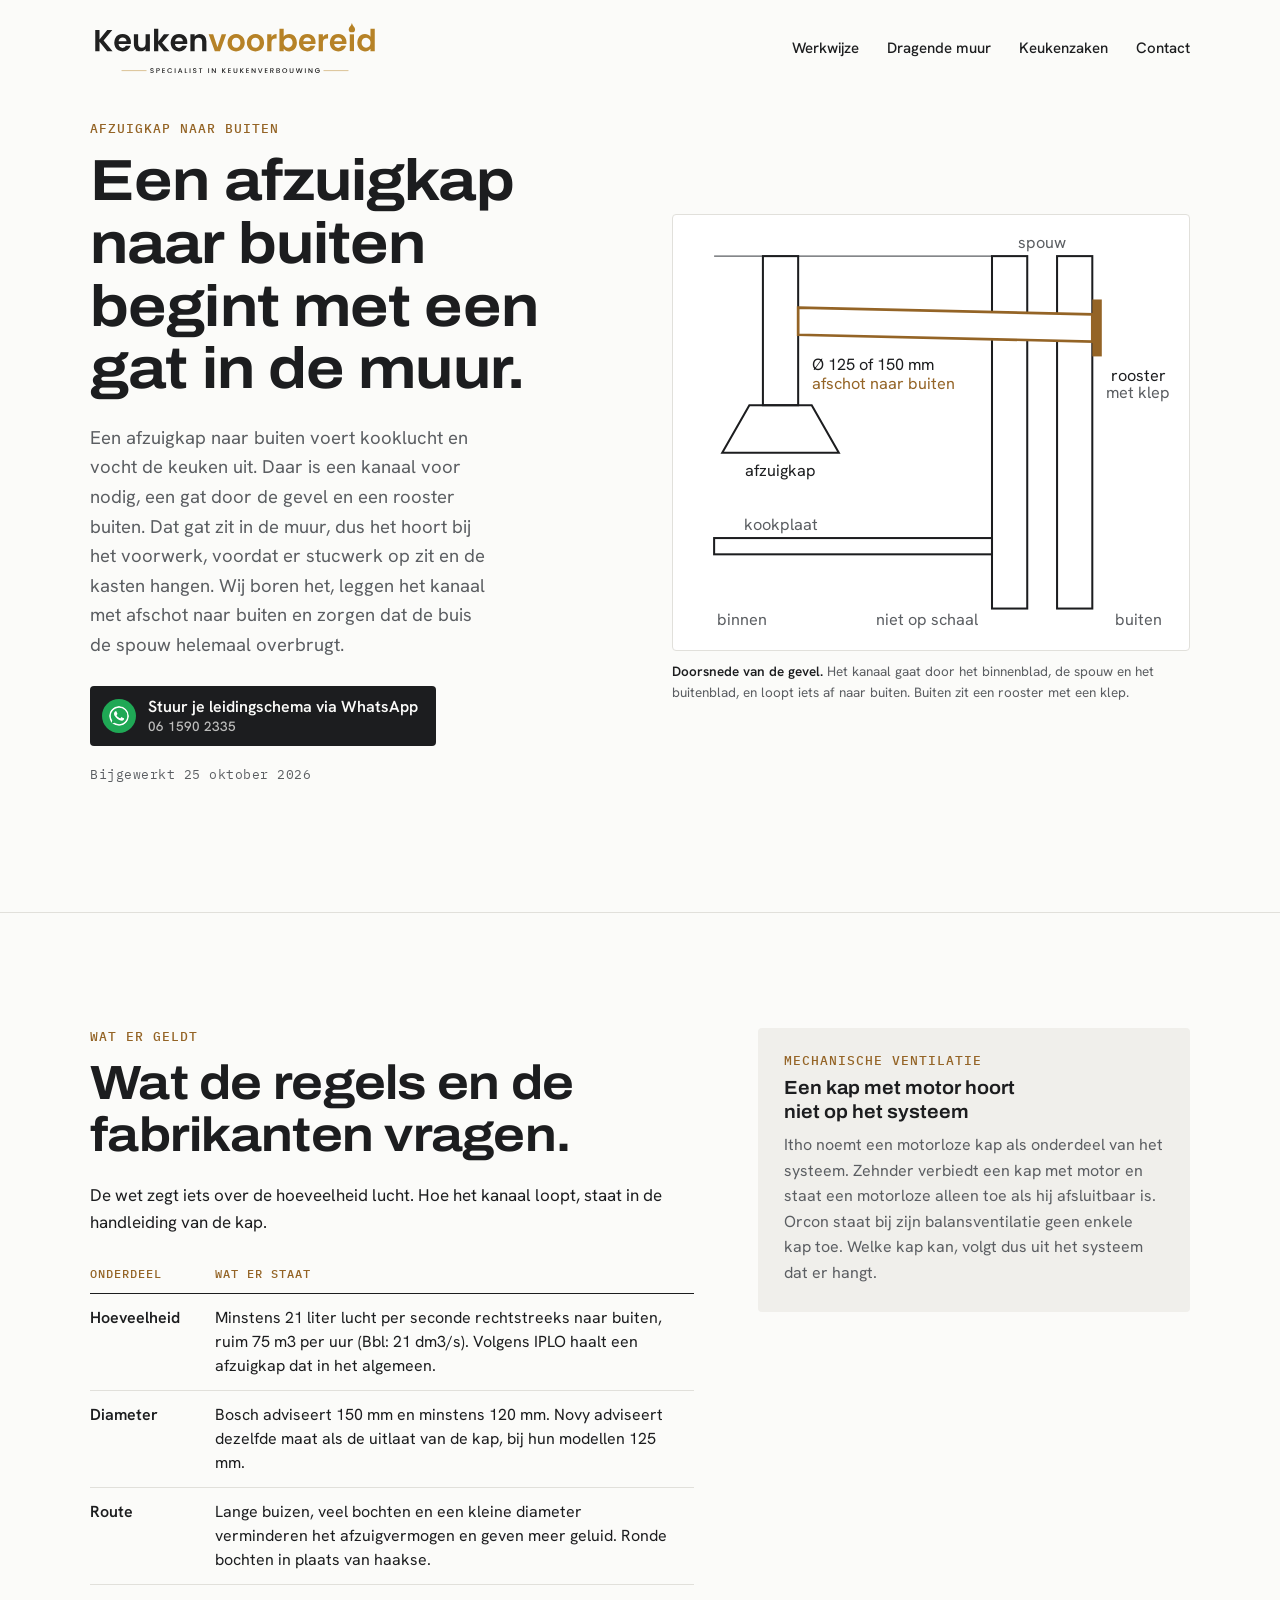
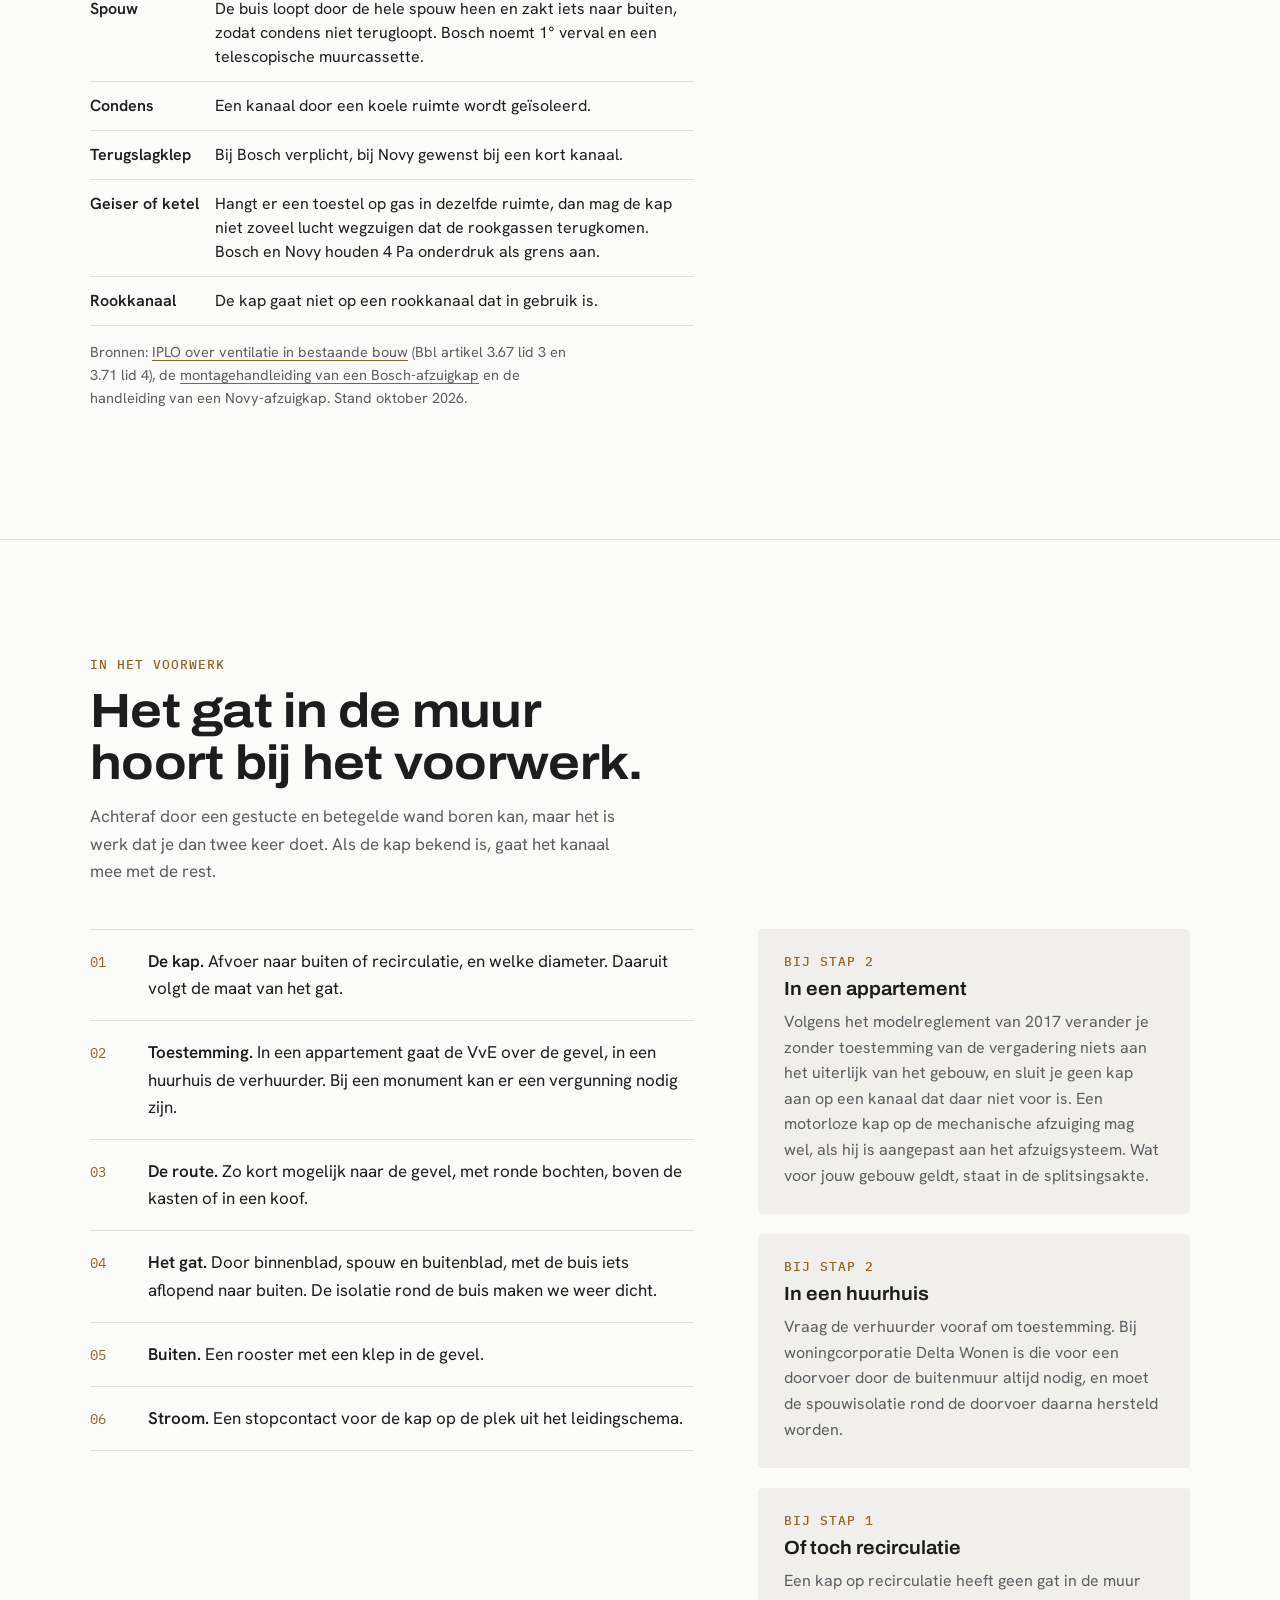
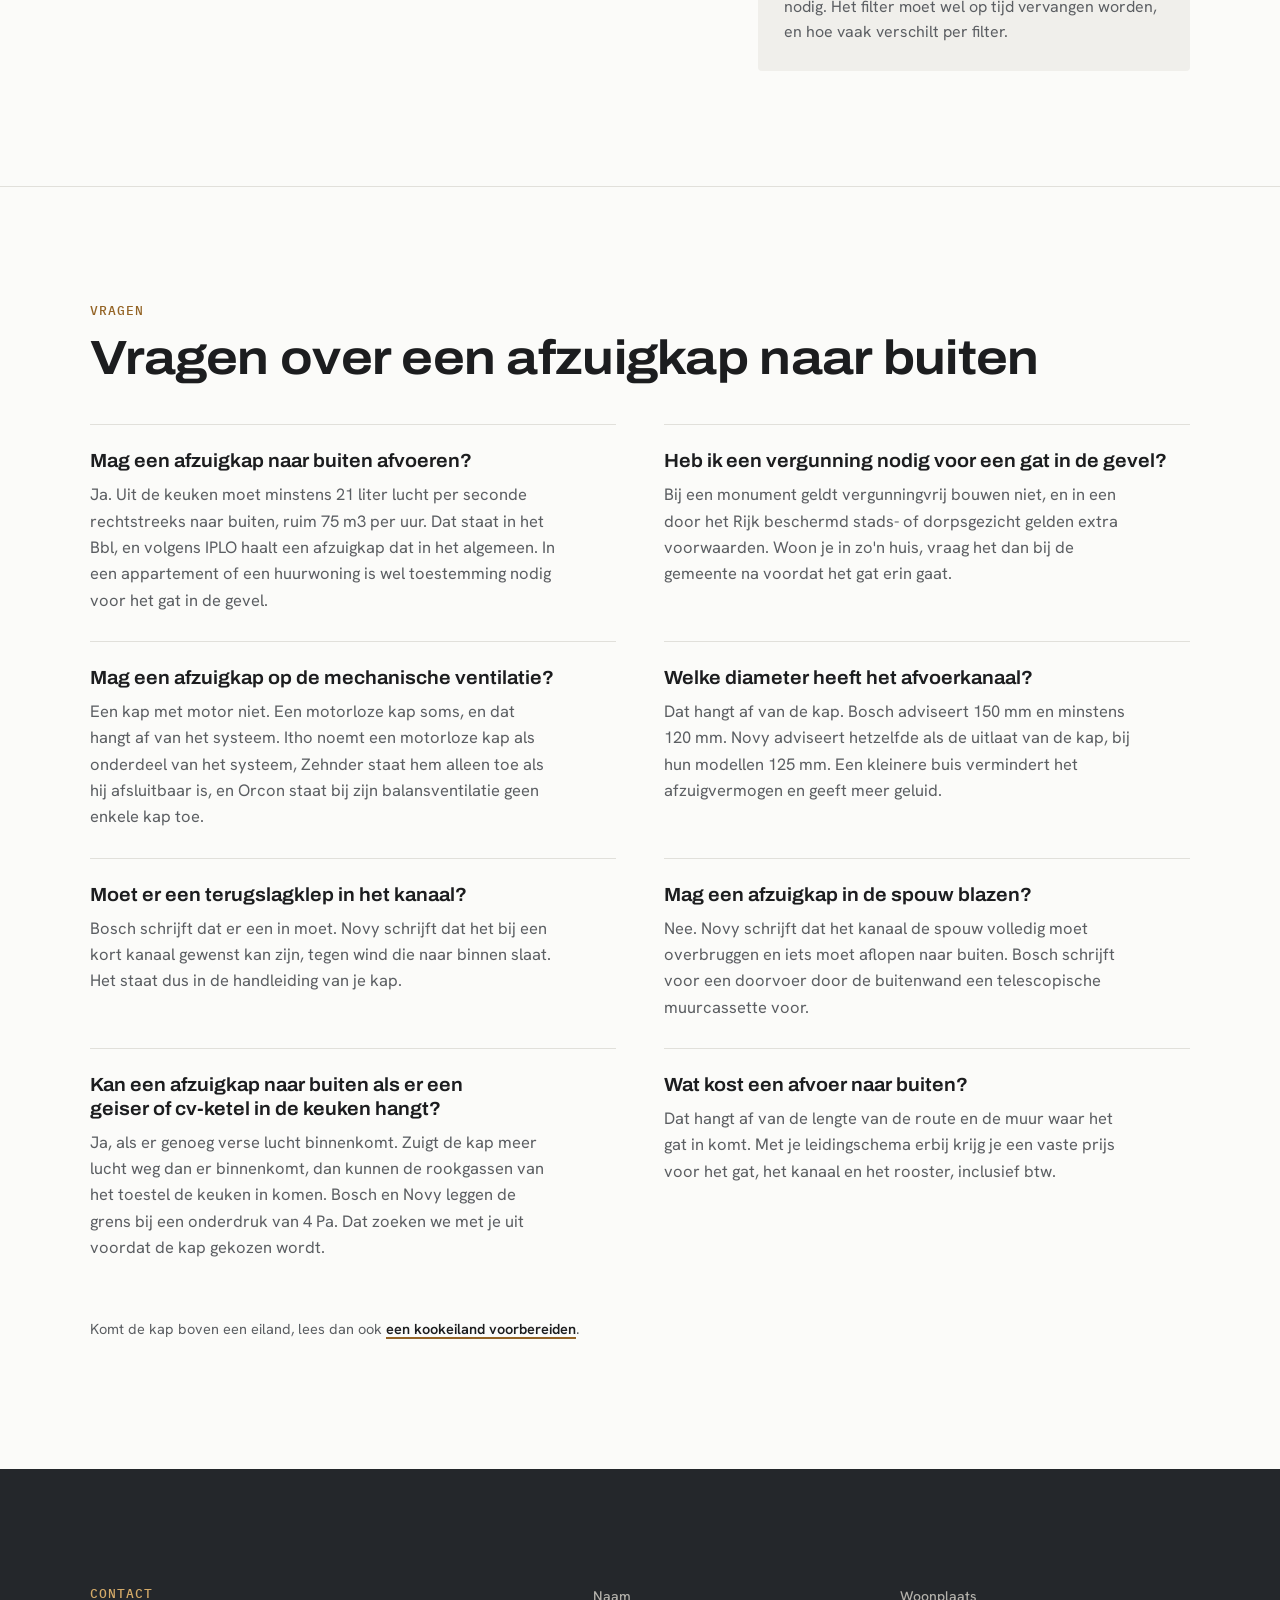
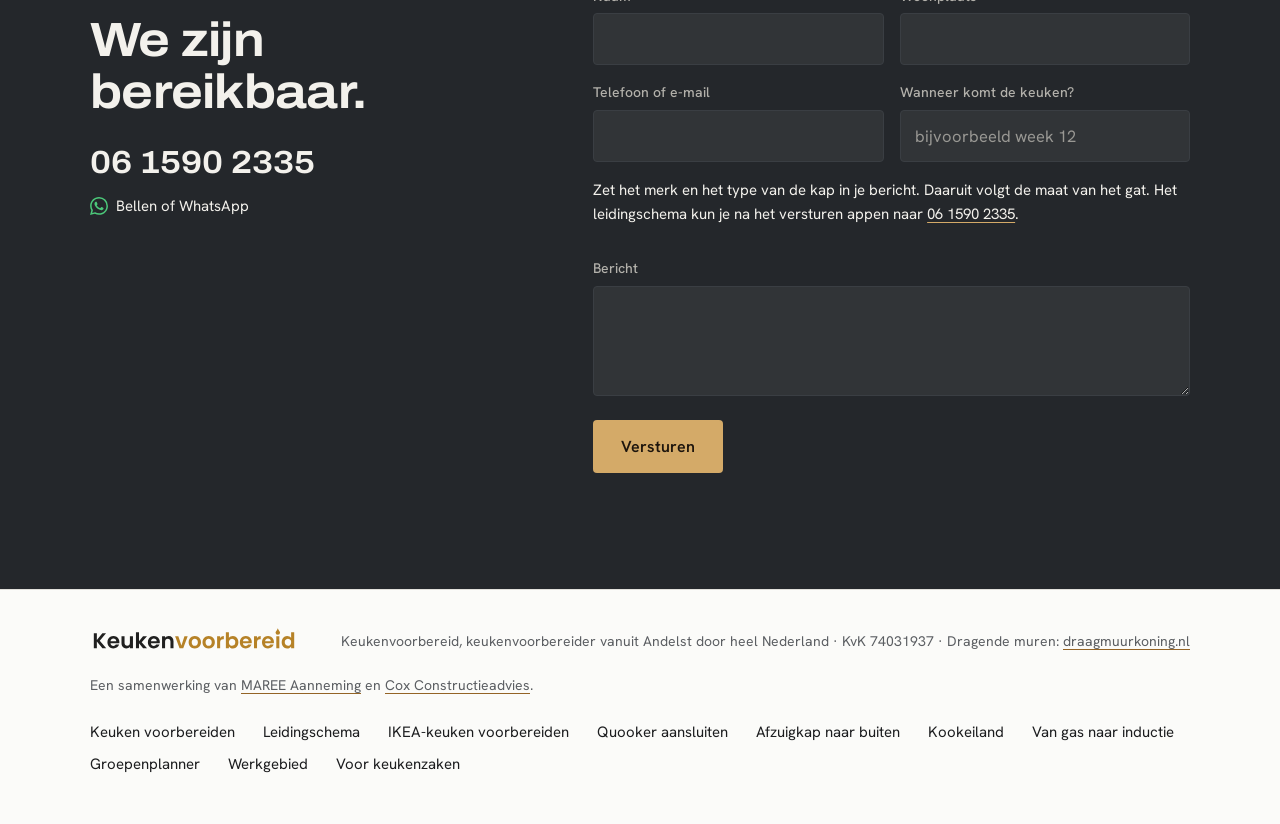
==== commit 884a0da5: "Homepage op de dienst (keukenvoorbereider), naam in de voetregel, titels kookeiland, afzuigkap en IK" ====
--- a/afzuigkap-naar-buiten/index.html
+++ b/afzuigkap-naar-buiten/index.html
@@ -3,13 +3,13 @@
 <head>
 <meta charset="utf-8">
 <meta name="viewport" content="width=device-width, initial-scale=1">
-<title>Afzuigkap naar buiten: zo komt het kanaal door de gevel | Keukenvoorbereid</title>
-<meta name="description" content="Een afzuigkap die naar buiten afvoert, vraagt een kanaal met afschot naar buiten dat de spouw volledig overbrugt, een rooster in de gevel en bij een appartement of huurhuis toestemming. Dit is wat er klaar moet zijn voordat de keuken komt.">
+<title>Afzuigkap naar buiten: buis door de gevel, diameter en afschot | Keukenvoorbereid</title>
+<meta name="description" content="De buis van een afzuigkap naar buiten: 125 of 150 mm, iets aflopend door binnenblad, spouw en buitenblad, met een rooster en een klep. Wat het Bbl vraagt, wat Bosch en Novy voorschrijven en wat er in een appartement of huurhuis geldt.">
 <link rel="canonical" href="https://www.keukenvoorbereid.nl/afzuigkap-naar-buiten/">
 <meta property="og:type" content="article">
 <meta property="og:site_name" content="Keukenvoorbereid">
-<meta property="og:title" content="Afzuigkap naar buiten: zo komt het kanaal door de gevel">
-<meta property="og:description" content="Een afzuigkap die naar buiten afvoert, vraagt een kanaal met afschot naar buiten dat de spouw volledig overbrugt, een rooster in de gevel en bij een appartement of huurhuis toestemming. Dit is wat er klaar moet zijn voordat de keuken komt.">
+<meta property="og:title" content="Afzuigkap naar buiten: buis door de gevel, diameter en afschot">
+<meta property="og:description" content="De buis van een afzuigkap naar buiten: 125 of 150 mm, iets aflopend door binnenblad, spouw en buitenblad, met een rooster en een klep. Wat het Bbl vraagt, wat Bosch en Novy voorschrijven en wat er in een appartement of huurhuis geldt.">
 <meta property="og:locale" content="nl_NL">
 <meta property="og:url" content="https://www.keukenvoorbereid.nl/afzuigkap-naar-buiten/">
 <meta property="og:image" content="https://www.keukenvoorbereid.nl/images/og_keukenwand.jpg">
@@ -133,7 +133,7 @@
 
 <header class="kop">
   <div class="binnen">
-    <a href="/"><img src="/images/logo/logo_kv_donker.svg" alt="Keukenvoorbereid, specialist in keukenverbouwing"></a>
+    <a href="/"><img src="/images/logo/logo_kv_donker.svg" width="290" height="56" alt="Keukenvoorbereid, specialist in keukenverbouwing"></a>
     <nav class="menu" aria-label="Hoofdmenu">
       <a href="/#werkwijze">Werkwijze</a>
       <a href="/#dragende-muur">Dragende muur</a>
@@ -330,8 +330,8 @@
 
 <footer>
   <div class="binnen">
-    <img src="/images/logo/logo_kv_wordmerk_donker.svg" alt="Keukenvoorbereid">
-    <p>KvK 74031937 · Andelst · Door heel Nederland · Dragende muren: <a href="https://www.draagmuurkoning.nl/">draagmuurkoning.nl</a></p>
+    <img src="/images/logo/logo_kv_wordmerk_donker.svg" width="207" height="32" alt="Keukenvoorbereid">
+    <p>Keukenvoorbereid, keukenvoorbereider vanuit Andelst door heel Nederland · KvK 74031937 · Dragende muren: <a href="https://www.draagmuurkoning.nl/">draagmuurkoning.nl</a></p>
     <p>Een samenwerking van <a href="https://www.aannemingmaree.nl/">MAREE Aanneming</a> en <a href="https://www.coxadvies.nl/">Cox Constructieadvies</a>.</p>
     <nav class="voetmenu" aria-label="Meer lezen">
       <a href="/keuken-voorbereiden/">Keuken voorbereiden</a>
